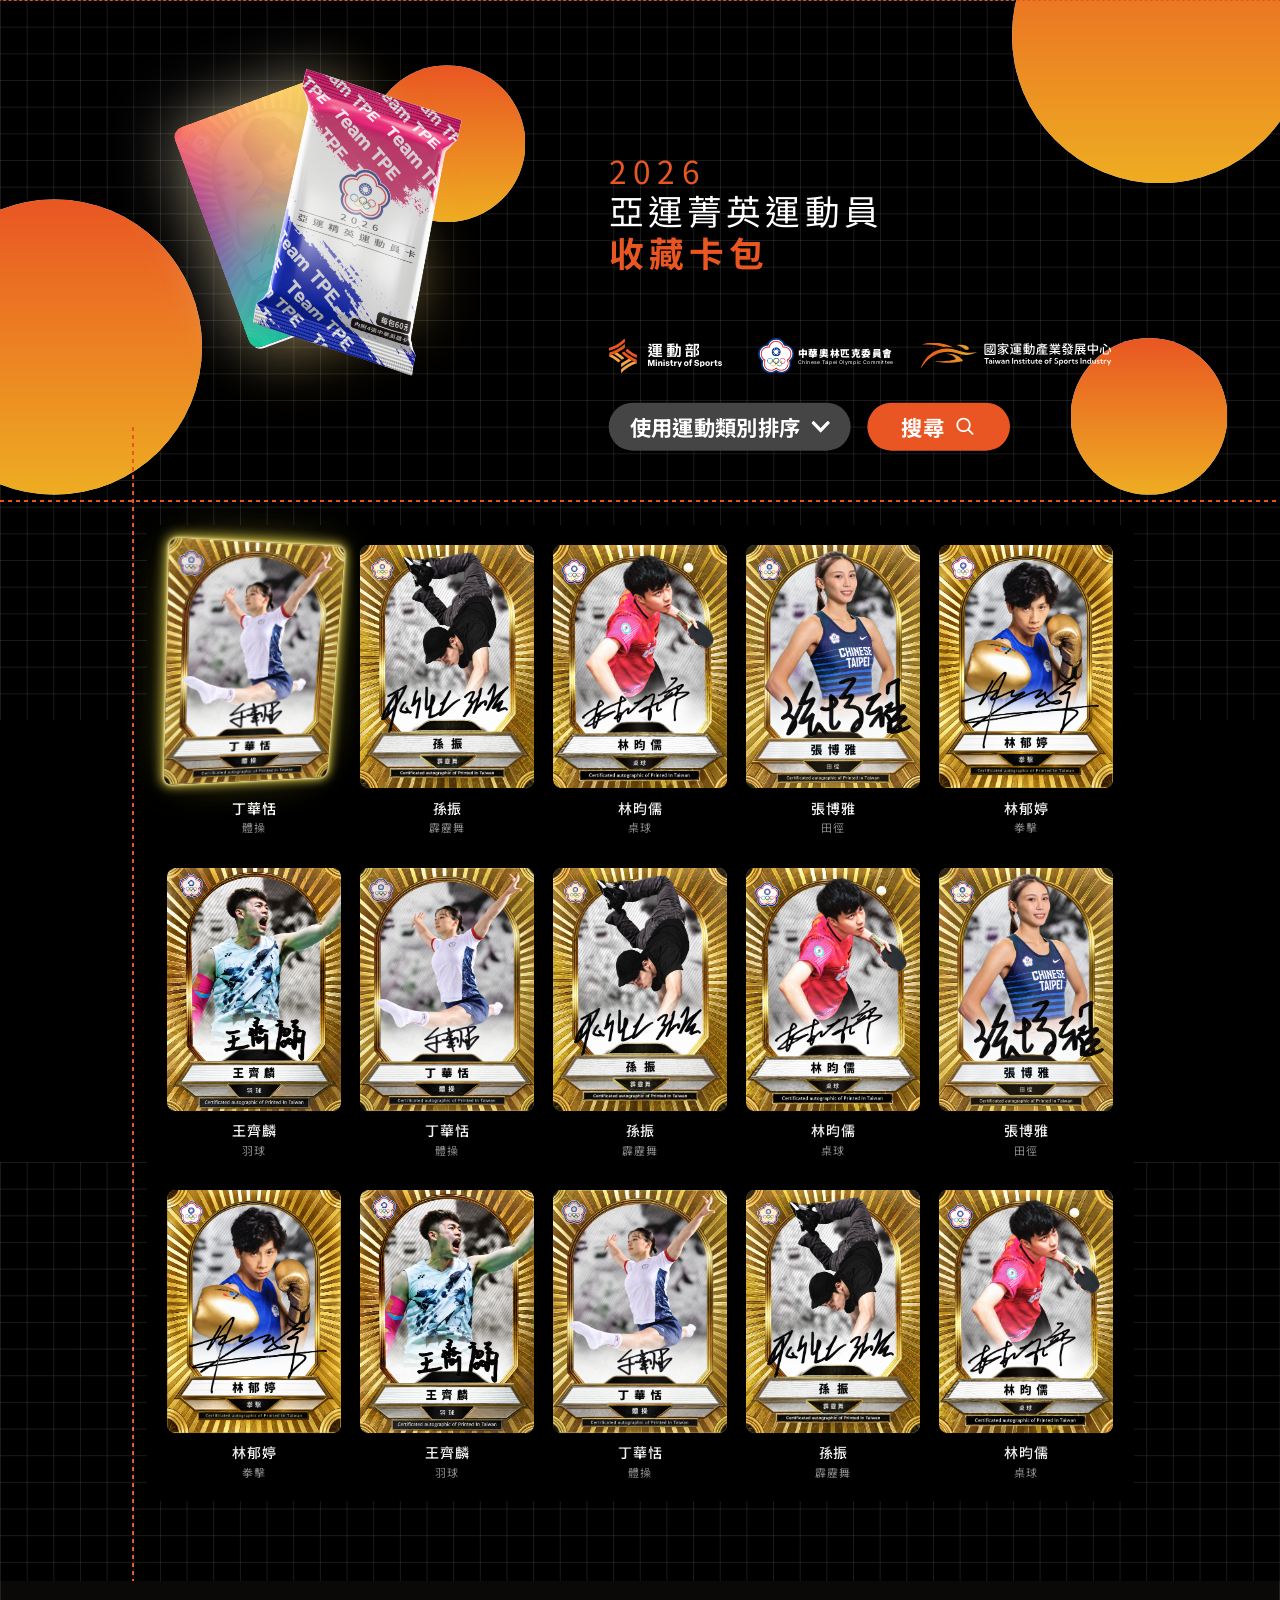
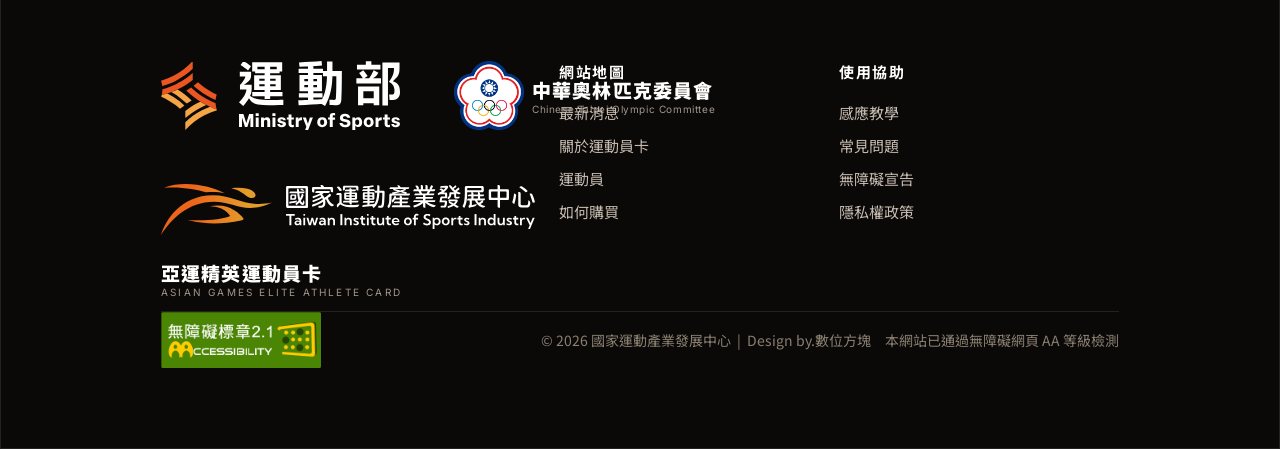
==== index.html @ 7bdb33f8 "create: 網頁上傳" ====
<!DOCTYPE html>
<html lang="zh-Hant">
<head>
    <meta charset="utf-8" />
    <meta name="viewport" content="width=device-width, initial-scale=1" />
    <title>亞運菁英運動員卡片展示</title>

    <!-- 卡片特效：B1（poke-holo 原版）完整 CSS，全部保留載入，順序同原版 -->
    <link rel="stylesheet" href="css/cards/base.css" />
    <link rel="stylesheet" href="css/cards.css" />
    <link rel="stylesheet" href="css/cards/basic.css" />
    <link rel="stylesheet" href="css/cards/reverse-holo.css" />
    <link rel="stylesheet" href="css/cards/regular-holo.css" />
    <link rel="stylesheet" href="css/cards/cosmos-holo.css" />
    <link rel="stylesheet" href="css/cards/amazing-rare.css" />
    <link rel="stylesheet" href="css/cards/radiant-holo.css" />
    <link rel="stylesheet" href="css/cards/v-regular.css" />
    <link rel="stylesheet" href="css/cards/v-full-art.css" />
    <link rel="stylesheet" href="css/cards/v-max.css" />
    <link rel="stylesheet" href="css/cards/v-star.css" />
    <link rel="stylesheet" href="css/cards/trainer-full-art.css" />
    <link rel="stylesheet" href="css/cards/rainbow-holo.css" />
    <link rel="stylesheet" href="css/cards/rainbow-alt.css" />
    <link rel="stylesheet" href="css/cards/secret-rare.css" />
    <link rel="stylesheet" href="css/cards/trainer-gallery-holo.css" />
    <link rel="stylesheet" href="css/cards/trainer-gallery-v-regular.css" />
    <link rel="stylesheet" href="css/cards/trainer-gallery-v-max.css" />
    <link rel="stylesheet" href="css/cards/trainer-gallery-secret-rare.css" />
    <link rel="stylesheet" href="css/cards/shiny-rare.css" />
    <link rel="stylesheet" href="css/cards/shiny-v.css" />
    <link rel="stylesheet" href="css/cards/shiny-vmax.css" />
    <link rel="stylesheet" href="css/cards/swsh-pikachu.css" />

    <!-- 字型（連網時載入；離線時退回系統字型） -->
    <link rel="preconnect" href="https://fonts.googleapis.com" />
    <link rel="preconnect" href="https://fonts.gstatic.com" crossorigin />
    <link rel="stylesheet" href="https://fonts.googleapis.com/css2?family=Inter:wght@400&family=Noto+Sans+TC:wght@400;700;900&display=swap" />

    <!-- 本頁版面、轉場 -->
    <link rel="stylesheet" href="css/page.css" />
    <link rel="stylesheet" href="css/transition.css" />

    <!-- 換頁進場：由其他頁轉場過來時，先收合頁面等 JS 展開 -->
    <script>
        if (/[?&]pt=1(&|$)/.test(location.search)) document.documentElement.classList.add("pt-entering");
    </script>
</head>
<body>
    <div class="site" id="site">
    <div class="page">

        <!-- ================= 主視覺 ================= -->
        <header class="hero">
            <div class="hero__stage">
                <div class="hero__grid" aria-hidden="true"></div>
                <img class="hero__ellipse hero__ellipse--1" src="assets/ellipse-lg.svg" alt="" width="443" height="443" />
                <img class="hero__ellipse hero__ellipse--2" src="assets/ellipse-lg.svg" alt="" width="443" height="443" />
                <img class="hero__ellipse hero__ellipse--3" src="assets/ellipse-sm.svg" alt="" width="235" height="235" />
                <img class="hero__ellipse hero__ellipse--4" src="assets/ellipse-sm.svg" alt="" width="235" height="235" />
                <div class="hero__line-top" aria-hidden="true"></div>

                <div class="hero__deck" aria-hidden="true">
                    <div class="hero__card">
                        <img src="images/林郁婷.png" alt="" />
                        <img class="hero__card-mesh" src="assets/hero-card-mesh.png" alt="" />
                    </div>
                    <div class="hero__pack">
                        <div class="hero__pack-inner">
                            <img src="assets/card-pack.png" alt="" />
                        </div>
                    </div>
                </div>

                <div class="hero__content">
                    <h1 class="hero__title">
                        <span class="hero__title-year">2026</span>
                        <span class="hero__title-main">亞運菁英運動員</span>
                        <span class="hero__title-sub">收藏卡包</span>
                    </h1>

                    <div class="hero__logos">
                        <div class="logo-mos" role="img" aria-label="運動部 Ministry of Sports">
                            <img class="logo-mos__g9" src="assets/mos-g9.svg" alt="" />
                            <img class="logo-mos__g24" src="assets/mos-g24.svg" alt="" />
                            <img class="logo-mos__g27" src="assets/mos-g27.svg" alt="" />
                        </div>
                        <div class="logo-ctoc">
                            <img src="assets/ctoc-emblem.png" alt="" />
                            <div class="logo-ctoc__text">
                                <span class="logo-ctoc__zh">中華奧林匹克委員會</span>
                                <span class="logo-ctoc__en">Chinese Taipei Olympic Committee</span>
                            </div>
                        </div>
                        <img class="logo-tisi" src="assets/tisi-logo.svg" alt="國家運動產業發展中心 Taiwan Institute of Sports Industry" />
                    </div>

                    <div class="hero__actions">
                        <div class="sort">
                            <button class="pill-btn pill-btn--sort" id="sort-btn" type="button" aria-haspopup="listbox" aria-expanded="false" aria-controls="sort-list">
                                <span id="sort-label">使用運動類別排序</span>
                                <img class="pill-btn__chevron" src="assets/icon-chevron.svg" alt="" width="18" height="28" />
                            </button>
                            <ul class="sort__list" id="sort-list" role="listbox" aria-label="運動類別" hidden></ul>
                        </div>
                        <button class="pill-btn pill-btn--search" id="search-btn" type="button" aria-haspopup="dialog">
                            <span>搜尋</span>
                            <img src="assets/icon-search.svg" alt="" width="32" height="32" />
                        </button>
                    </div>
                </div>
            </div>
        </header>

        <!-- 頁面裝飾虛線：放在卡片區之前，放大的卡片才會蓋在虛線上 -->
        <div class="page__line page__line--h" aria-hidden="true"></div>
        <div class="page__line page__line--v" aria-hidden="true"></div>

        <!-- ================= 卡片區 ================= -->
        <section class="cards-section" aria-label="運動員卡片">
            <div class="cards-section__grid-bg" aria-hidden="true"></div>
            <div class="cards-panel">
                <main class="card-grid" id="card-grid"></main>
                <p class="cards-empty" id="cards-empty" hidden>查無符合的選手</p>
            </div>
        </section>

    </div>

    <!-- ================= 頁尾（展示用，項目不可點擊） ================= -->
    <footer class="footer">
        <div class="footer__top">
            <div class="footer__brand">
                <div class="footer__logos">
                    <div class="footer__logo-row">
                        <div class="logo-mos logo-mos--footer" role="img" aria-label="運動部 Ministry of Sports">
                            <img class="logo-mos__g9" src="assets/footer-mos-g9.svg" alt="" />
                            <img class="logo-mos__g24" src="assets/footer-mos-g24.svg" alt="" />
                            <img class="logo-mos__g27" src="assets/footer-mos-g27.svg" alt="" />
                        </div>
                        <div class="logo-ctoc logo-ctoc--footer">
                            <img src="assets/ctoc-emblem.png" alt="" />
                            <div class="logo-ctoc__text">
                                <span class="logo-ctoc__zh">中華奧林匹克委員會</span>
                                <span class="logo-ctoc__en">Chinese Taipei Olympic Committee</span>
                            </div>
                        </div>
                    </div>
                    <img class="logo-tisi logo-tisi--footer" src="assets/footer-tisi-logo.svg" alt="國家運動產業發展中心 Taiwan Institute of Sports Industry" />
                </div>
                <div class="footer__site">
                    <span class="footer__site-zh">亞運精英運動員卡</span>
                    <span class="footer__site-en">ASIAN GAMES ELITE ATHLETE CARD</span>
                </div>
            </div>
            <nav class="footer__col" aria-label="網站地圖">
                <h2 class="footer__heading">網站地圖</h2>
                <ul class="footer__links">
                    <li>最新消息</li>
                    <li>關於運動員卡</li>
                    <li>運動員</li>
                    <li>如何購買</li>
                </ul>
            </nav>
            <nav class="footer__col" aria-label="使用協助">
                <h2 class="footer__heading">使用協助</h2>
                <ul class="footer__links">
                    <li>感應教學</li>
                    <li>常見問題</li>
                    <li>無障礙宣告</li>
                    <li>隱私權政策</li>
                </ul>
            </nav>
        </div>
        <div class="footer__bottom">
            <img class="footer__badge" src="assets/accessibility-aa.png" alt="無障礙標章 2.1 AA" width="160" height="56" />
            <p class="footer__copy">© 2026 國家運動產業發展中心&nbsp;&nbsp;|&nbsp; Design by.數位方塊　本網站已通過無障礙網頁 AA 等級檢測</p>
        </div>
    </footer>
    </div>

    <!-- 卡片放大時顯示：前往運動員專屬頁面 -->
    <button class="view-profile" id="view-profile" type="button" hidden>
        <span>查看資料</span>
        <img src="assets/icon-chevron.svg" alt="" width="18" height="28" />
    </button>

    <!-- ================= 搜尋彈窗 ================= -->
    <div class="search-modal" id="search-modal" role="dialog" aria-modal="true" aria-labelledby="search-title" hidden>
        <div class="search-modal__inner">
        <div class="search-modal__panel">
            <div class="search-modal__line search-modal__line--top" aria-hidden="true"></div>
            <div class="search-modal__line search-modal__line--header" aria-hidden="true"></div>
            <div class="search-modal__line search-modal__line--left" aria-hidden="true"></div>
            <button class="search-modal__close" id="search-close" type="button" aria-label="關閉搜尋">
                <span></span><span></span>
            </button>
            <div class="search-modal__header">
                <h2 id="search-title">搜尋</h2>
            </div>
            <form class="search-field" id="search-form" role="search">
                <input id="search-input" type="search" placeholder="使用選手名稱搜尋" aria-label="使用選手名稱搜尋" autocomplete="off" />
                <button type="submit" aria-label="搜尋">
                    <img src="assets/icon-search-sm.svg" alt="" width="24" height="24" />
                </button>
            </form>
            <h3 class="search-modal__subtitle">運動類別</h3>
            <div class="sport-chips" id="sport-chips"></div>
        </div>
        </div>
    </div>

    <!-- 一般 script（非 module），雙擊以 file:// 開啟也能執行 -->
    <script src="js/cards.js"></script>
    <script src="js/transition.js"></script>
    <script src="js/page.js"></script>
</body>
</html>
---- css/cards/base.css ----
/*

  BASE STYLES / VARIABLES
*/







/*

  SHINE LAYERS

*/


:root {
  
  --card-aspect: 0.718;
  --card-radius: 4.55% / 3.5%;
  --card-edge: hsl(47, 100%, 78%);
  --card-back: hsl(205, 100%, 25%);
  --card-glow: hsl(175, 100%, 90%);

  --sunpillar-1: hsl(2, 100%, 73%);
  --sunpillar-2: hsl(53, 100%, 69%);
  --sunpillar-3: hsl(93, 100%, 69%);
  --sunpillar-4: hsl(176, 100%, 76%);
  --sunpillar-5: hsl(228, 100%, 74%);
  --sunpillar-6: hsl(283, 100%, 73%);

  --sunpillar-clr-1: var(--sunpillar-1);
  --sunpillar-clr-2: var(--sunpillar-2);
  --sunpillar-clr-3: var(--sunpillar-3);
  --sunpillar-clr-4: var(--sunpillar-4);
  --sunpillar-clr-5: var(--sunpillar-5);
  --sunpillar-clr-6: var(--sunpillar-6);

}

.card {

  /* place the card on a new transform layer and
  make sure it has hardward acceleration... we gun'need that! */
  -webkit-transform: translate3d(0px, 0px, 0.01px);
  transform: translate3d(0px, 0px, 0.01px);
  pointer-events: none;
  
  /* make sure the card is above others if it's scaled up */
  z-index: calc(var(--card-scale) * 2);
  
  /* every little helps! */
  will-change: transform, visibility, z-index;

  /* this prevents major problems in firefox, but also causes a bit of
  clipping as the card animates to/from active state. worth it. */
  -webkit-transform-style: preserve-3d;
  transform-style: preserve-3d;
}

.card,
.card * {
  /* outline is a little trick to anti-alias */
  outline: 1px solid transparent;
}

.card:not( .interactive ) .card__translater,
.card:not( .interactive ) .card__rotator,
.card:not( .interactive ) .card__shine,
.card:not( .interactive ) .card__glare {

  /* if this card is not in a framework, we can add simply
    hover effects when it's not "interactive" */
  transition: all 0.3s ease;

}
.card:not( .interactive ):hover {
  
  --pointer-x: 25% !important;
  --pointer-y: 10% !important;
  --card-scale: 1.1 !important;
  --card-opacity: 1 !important;
  --translate-x: 0px !important;
  --translate-y: -10px !important;
  --rotate-x: 7deg !important;
  --rotate-y: -19deg !important;
  --background-x: 44% !important;
  --background-y: 36% !important;
  --pointer-from-center: .9 !important;
  --pointer-from-top: .11 !important;
  --pointer-from-left: .25 !important;
  
}

.card.water       { --card-glow: hsl(192, 97%,  60%); }
.card.fire        { --card-glow: hsl(9,   81%,  59%); }
.card.grass       { --card-glow: hsl(96,  81%,  65%); }
.card.lightning   { --card-glow: hsl(54,  87%,  63%); }
.card.psychic     { --card-glow: hsl(281, 62%,  58%); }
.card.fighting    { --card-glow: rgb(145, 90, 39); }
.card.darkness    { --card-glow: hsl(189, 77%,  27%); }
.card.metal       { --card-glow: hsl(184, 20%,  70%); }
.card.dragon      { --card-glow: hsl(51, 60%, 35%); }
.card.fairy       { --card-glow: hsl(323, 100%, 89%); }

.card,
.card__rotator {
  aspect-ratio: var(--card-aspect);
  border-radius: var(--card-radius);
}

.card.interacting {
  z-index: calc(var(--card-scale) * 120);
}


.card.active .card__translater,
.card.active .card__rotator {
  /* prevent pinch/double-tap zooms on card */
  touch-action: none;
}

.card__translater,
.card__rotator {
  display: grid;
  perspective: 600px;
  will-change: transform, box-shadow;
  transform-origin: center;
  -webkit-transform-origin: center;
  transform-style: preserve-3d;
}

.card__translater {
  width: auto;
  position: relative;

  --translate-z: calc(var(--card-scale) * 150px + 0.01px); /* add 150px to the z-axis to ensure the card is always in front of the others */
  -webkit-transform: translate3d(var(--translate-x), var(--translate-y), var(--translate-z)) scale(var(--card-scale));
  transform: translate3d(var(--translate-x), var(--translate-y), var(--translate-z)) scale(var(--card-scale));
}

.card__rotator {
  -webkit-transform: rotateY(var(--rotate-x)) rotateX(var(--rotate-y));
  -webkit-transform-style: preserve-3d;
  transform-style: preserve-3d;
  transform: rotateY(var(--rotate-x)) rotateX(var(--rotate-y));
  
  /* performance */
  pointer-events: auto;
  /* overflow: hidden; <-- this improves perf on mobile, but breaks backface visibility. */
  /* isolation: isolate; <-- this improves perf, but breaks backface visibility on Chrome. */
}

button.card__rotator {
  /* because the card is a button, there's some default
    browser styles which need to be subdued */
  border: none;
  background: transparent;
  padding: 0;
  -webkit-appearance: none;
  appearance: none;
}

.card__rotator,
.card.active .card__rotator:focus {
  transition: box-shadow 0.4s ease, opacity .33s ease-out;
  box-shadow: 
    0 0 3px -1px transparent, 
    0 0 2px 1px transparent, 
    0 0 5px 0px transparent,
    0px 10px 20px -5px black, 
    0 2px 15px -5px black,
    0 0 20px 0px transparent;
}

.card.active .card__rotator,
.card__rotator:focus {
  box-shadow: 
    0 0 3px -1px white, 
    0 0 3px 1px var(--card-edge), 
    0 0 12px 2px var(--card-glow), 
    0px 10px 20px -5px black, 
    0 0 40px -30px var(--card-glow), 
    0 0 50px -20px var(--card-glow)
}

.card__rotator * {
  width: 100%;
  display: grid;
  grid-area: 1/1;
  aspect-ratio: var(--card-aspect);
  border-radius: var(--card-radius);
  image-rendering: optimizeQuality;
  -webkit-transform-style: preserve-3d;
  transform-style: preserve-3d;
  pointer-events: none;
  overflow: hidden;
}

.card__rotator img {
  height: auto;
}
.card__rotator img:not(.card__back) {
  -webkit-transform: translate3d(0px, 0px, 0.01px);
  transform: translate3d(0px, 0px, 0.01px);
}

.card__back {
  background-color: var(--card-back);
  -webkit-transform: rotateY(180deg) translateZ(1px);
  transform: rotateY(180deg) translateZ(1px);
  backface-visibility: visible;
}

.card__front,
.card__front * {
  backface-visibility: hidden;
}

.card__front {
  opacity: 1;
  transition: opacity 0.33s ease-out;
  -webkit-transform: translate3d(0px, 0px, 0.01px);
  transform: translate3d(0px, 0px, 0.01px);
}

.loading .card__front {
  opacity: 0;
}

.loading .card__back {
  -webkit-transform: rotateY(0deg);
  transform: rotateY(0deg);
}


/**
  
Shine & Glare Effects

**/

.card__shine {

  display: grid;
  transform: translateZ(1px);
  overflow: hidden;
  z-index: 3;

  background: transparent;
  background-size: cover;
  background-position: center;

  filter: brightness(.85) contrast(2.75) saturate(.65);
  mix-blend-mode: color-dodge;

  opacity: var(--card-opacity);

}

.card__shine:before,
.card__shine:after {

  --sunpillar-clr-1: var(--sunpillar-5);
  --sunpillar-clr-2: var(--sunpillar-6);
  --sunpillar-clr-3: var(--sunpillar-1);
  --sunpillar-clr-4: var(--sunpillar-2);
  --sunpillar-clr-5: var(--sunpillar-3);
  --sunpillar-clr-6: var(--sunpillar-4);

  grid-area: 1/1;
  transform: translateZ(1px);
  border-radius: var(--card-radius);

}

.card__shine:after {

  --sunpillar-clr-1: var( --sunpillar-6 );
  --sunpillar-clr-2: var( --sunpillar-1 ); 
  --sunpillar-clr-3: var( --sunpillar-2 );
  --sunpillar-clr-4: var( --sunpillar-3 );
  --sunpillar-clr-5: var( --sunpillar-4 );
  --sunpillar-clr-6: var( --sunpillar-5 );

  transform: translateZ(1.2px);
  
}

.card__glare {

  /* make sure the glare doesn't clip */
  transform: translateZ(1.41px);
  overflow: hidden;

  background-image: radial-gradient(
    farthest-corner circle at var(--pointer-x) var(--pointer-y),
    hsla(0, 0%, 100%, 0.8) 10%,
    hsla(0, 0%, 100%, 0.65) 20%,
    hsla(0, 0%, 0%, 0.5) 90%
  );

  opacity: var(--card-opacity);
  mix-blend-mode: overlay;
  
}






/**

  Masking Effects

**/

.card.masked .card__shine,
.card.masked .card__shine:before,
.card.masked .card__shine:after {

  /** masking image for cards which are masked **/
  -webkit-mask-image: var(--mask);
  mask-image: var(--mask);
	-webkit-mask-size: cover;
  mask-size: cover;
  -webkit-mask-position: center center;
  mask-position: center center;

}

.card[data-rarity="rare holo"] .card__glare:after,
.card[data-rarity="rare holo cosmos"] .card__glare:after,
.card[data-rarity$="reverse holo"] .card__glare:after {
  clip-path: var(--clip);
}

.card[data-rarity="rare holo"][data-subtypes^="stage"] .card__glare:after,
.card[data-rarity="rare holo cosmos"][data-subtypes^="stage"] .card__glare:after,
.card[data-rarity$="reverse holo"][data-subtypes^="stage"] .card__glare:after {
  clip-path: var(--clip-stage);
}

.card[data-rarity="rare holo"][data-supertype="trainer"] .card__glare:after,
.card[data-rarity="rare holo cosmos"][data-supertype="trainer"] .card__glare:after,
.card[data-rarity$="reverse holo"][data-supertype="trainer"] .card__glare:after {
  clip-path: var(--clip-trainer);
}
---- css/cards.css ----
.card {

  --grain: url("../img/grain.webp");
  --glitter: url("../img/glitter.png");
  --glittersize: 25%;

  --space: 5%;
  --angle: 133deg;
  --imgsize: cover;

  --red: #f80e35;
  --yellow: #eedf10;
  --green: #21e985;
  --blue: #0dbde9;
  --violet: #c929f1;

  --clip: inset( 9.85% 8% 52.85% 8% );
  --clip-invert: polygon(0% 0%, 100% 0%, 100% 100%, 0% 100%, 0 47.15%, 91.5% 47.15%, 91.5% 9.85%, 8% 9.85%, 8% 47.15%, 0 50%);

  --clip-stage: polygon(91.5% 9.85%, 57% 9.85%, 54% 12%, 17% 12%, 16% 14%, 12% 16%, 8% 16%, 8% 47.15%, 92% 47.15%);
  --clip-stage-invert: polygon(0% 0%, 100% 0%, 100% 100%, 0% 100%, 0 47.15%, 91.5% 47.15%, 91.5% 9.85%, 57% 9.85%, 54% 12%, 17% 12%, 16% 14%, 12% 16%, 8% 16%, 8% 47.15%, 0 50%);

  --clip-trainer: inset(14.5% 8.5% 48.2% 8.5%);
  --clip-borders: inset(2.8% 4% round 2.55% / 1.5%);

}

.card__shine,
.card__glare {
  
  will-change: transform, opacity, background-image, background-size,
    background-position, background-blend-mode, filter;
 
}
---- css/cards/basic.css ----
/*

  BASIC CARDS

*/



/*

  GLARE LAYERS

*/
---- css/cards/reverse-holo.css ----
/*

  REVERSE HOLO

*/







/*

  SHINE LAYERS

*/
.card {
  --foil-brightness: 0.55;
}

.card[data-rarity$="reverse holo"] .card__shine {
  
  background-image: 
    radial-gradient( 
      circle at var(--pointer-x) var(--pointer-y),
      #fff 5%, 
      #000 50%, 
      #fff 80% 
    ), 
    linear-gradient( 
      -45deg, 
      #000 15%, 
      #fff, 
      #000 85% 
    ), 
    var(--foil);

  background-blend-mode: soft-light, difference;
  background-size: 120% 120%, 200% 200%, cover;
  background-position: center center, calc( (100% * var(--pointer-from-left))) calc( (100% * var(--pointer-from-top))) , center center;
  
  filter: brightness(var(--foil-brightness)) contrast(1.5) saturate(1);
  mix-blend-mode: color-dodge;

  opacity: calc( (1.5 * var(--card-opacity)) - var(--pointer-from-center));
  
}

.card.lightning   { --foil-brightness: 0.7; }
.card.darkness    { --foil-brightness: 0.8; }
.card.metal       { --foil-brightness: 0.6; }









/*

  GLARE LAYERS

*/
	
.card[data-rarity$="reverse holo"] .card__glare {

  opacity: var(--card-opacity);
  
  background-image: 
    radial-gradient(
      farthest-corner circle at var(--pointer-x) var(--pointer-y),
      hsla(0, 0%, 100%, 0.8) 10%,
      hsla(0, 0%, 100%, 0.5) 20%,
      hsla(0, 0%, 0%, 0.75) 90%
    );

  filter: brightness(.7) contrast(1.5);

}

.card[data-rarity$="reverse holo"] .card__glare:after {

  content: "";
  opacity: var(--card-opacity);
  
  background-image: 
    radial-gradient( 
      farthest-corner circle at var(--pointer-x) var(--pointer-y), 
      hsl(0, 0%, 100%) 10%, 
      hsla(0, 0%, 100%, 0.5) 20%, 
      hsla(0, 0%, 0%, 0.5) 120% 
    );

  filter: brightness(1) contrast(1.5);

}










/*

  NO MASK

*/

.card:not(.masked)[data-rarity$="reverse holo"] .card__shine {
  --foil: none;
  clip-path: var(--clip-invert);
}

.card:not(.masked)[data-rarity$="reverse holo"][data-subtypes^="stage"] .card__glare:after {
  clip-path: var(--clip-stage-invert);
}

.card:not(.masked)[data-rarity$="reverse holo"][data-supertype="trainer"] .card__glare:after {
  clip-path: var(--clip-trainer-invert);
}
---- css/cards/regular-holo.css ----
/*

  REGULAR HOLO

*/

.card[data-rarity="rare holo"][data-subtypes^="stage"] .card__shine,
.card[data-rarity="rare holo"][data-subtypes^="stage"] .card__glare:after {
  clip-path: var(--clip-stage);
}
.card[data-rarity="rare holo"][data-subtypes^="supporter"] .card__shine,
.card[data-rarity="rare holo"][data-subtypes^="supporter"] .card__glare:after,
.card[data-rarity="rare holo"][data-subtypes^="item"] .card__shine,
.card[data-rarity="rare holo"][data-subtypes^="item"] .card__glare:after {
  clip-path: var(--clip-trainer);
}






/*

  SHINE LAYERS

*/

.card[data-rarity="rare holo"] .card__shine {

  --scanlines-space: 1px;
  --scanlines-light: #666;
  --scanlines-dark: black;

  --bars: 3%;
  --bar-color: hsla(0, 0%, 70%, 1);
  --bar-bg: hsla(0, 0%, 0%, 1);

  clip-path: var(--clip);

  background-image: 
    repeating-linear-gradient( 110deg, 
      var(--violet), var(--blue), var(--green), var(--yellow), var(--red), 
      var(--violet), var(--blue), var(--green), var(--yellow), var(--red),
      var(--violet), var(--blue), var(--green), var(--yellow), var(--red)
    ),
    repeating-linear-gradient( 90deg, 
      var(--scanlines-dark) calc(var(--scanlines-space) * 0), var(--scanlines-dark) calc(var(--scanlines-space) * 2),
      var(--scanlines-light) calc(var(--scanlines-space) * 2), var(--scanlines-light) calc(var(--scanlines-space) * 4)
    );

  background-position: 
    calc(((50% - var(--background-x)) * 2.6) + 50%) calc(((50% - var(--background-y)) * 3.5) + 50%),
    center center;

  background-size: 
    400% 400%, 
    cover;

  background-blend-mode: overlay;
  filter: brightness(1.1) contrast(1.1) saturate(1.2);
  mix-blend-mode: color-dodge;

}

.card[data-rarity="rare holo"] .card__shine:before {
  
  content: "";

  background-image:
    repeating-linear-gradient( 90deg, 
      var(--bar-bg) calc(var(--bars)*2), 
      var(--bar-color) calc(var(--bars)*3), 
      var(--bar-bg) calc(var(--bars)*3.5), 
      var(--bar-color) calc(var(--bars)*4), 
      var(--bar-bg) calc(var(--bars)*5), 
      var(--bar-bg) calc(var(--bars)*14)
    ),
    repeating-linear-gradient( 90deg, 
      var(--bar-bg) calc(var(--bars)*2), 
      var(--bar-color) calc(var(--bars)*3), 
      var(--bar-bg) calc(var(--bars)*3.5), 
      var(--bar-color) calc(var(--bars)*4), 
      var(--bar-bg) calc(var(--bars)*5), 
      var(--bar-bg) calc(var(--bars)*10)
    );

  background-position: 
    calc((((50% - var(--background-x)) * 1.65) + 50% ) + (var(--background-y) * 0.5)) var(--background-x), 
    calc((((50% - var(--background-x)) * -0.9) + 50%) - (var(--background-y) * 0.75) ) var(--background-y);

  background-size: 
    200% 200%,
    200% 200%;

  background-blend-mode: screen;
  filter: brightness( 1.15 ) contrast( 1.1 );
  mix-blend-mode: hard-light;

}

.card[data-rarity="rare holo"] .card__shine:after {

  content: "";
    
  background-image: 
    radial-gradient( 
      farthest-corner circle 
        at var(--pointer-x) var(--pointer-y), 
        hsla(0, 0%, 90%, 0.8) 0%, 
        hsla(0, 0%, 78%, 0.1) 25%, 
        hsl(0, 0%, 0%) 90% 
    );
    
  background-position: 
    center center;

  background-size:
    cover;

  mix-blend-mode: luminosity; 
  filter: brightness(0.6) contrast(4);

}

@media screen and (max-width: 900px) {
  .card[data-rarity="rare holo"] .card__shine {
    --scanlines-space: .5px;
  }
}






/*

  GLARE LAYERS

*/

.card[data-rarity="rare holo"] .card__glare {

  opacity: calc( var(--card-opacity) * .8 );
  filter: brightness(0.8) contrast(1.5);
  mix-blend-mode: overlay;

}

.card[data-rarity="rare holo"] .card__glare:after {

  content: "";

  background-image: 
    radial-gradient( 
      farthest-corner circle at var(--pointer-x) var(--pointer-y), 
      hsl(180, 100%, 95%) 5%, 
      hsla(0, 0%, 39%, 0.25) 55%, 
      hsla(0, 0%, 0%, 0.36) 110% 
    );

  mix-blend-mode: overlay;
  filter: brightness(.6) contrast(3);

}










/*

  NO MASK

*/
---- css/cards/cosmos-holo.css ----
/*

  COSMOS HOLO

*/

.card[data-rarity="rare holo cosmos"][data-subtypes^="stage"] .card__shine,
.card[data-rarity="rare holo cosmos"][data-subtypes^="stage"] .card__glare:after {
  clip-path: var(--clip-stage);
}
.card[data-rarity="rare holo cosmos"][data-subtypes^="supporter"] .card__shine,
.card[data-rarity="rare holo cosmos"][data-subtypes^="supporter"] .card__glare:after {
  clip-path: var(--clip-trainer);
}






/*

  SHINE LAYERS

*/

.card[data-rarity="rare holo cosmos"] .card__shine {

  --space: 4%;

  clip-path: var(--clip);

  background-image: 
    url("../../img/cosmos-bottom.png"), 
    repeating-linear-gradient(
      82deg, 
      hsl(53, 65%, 60%) calc(var(--space)*1), 
      hsl(93, 56%, 50%) calc(var(--space)*2), 
      hsl(176, 54%, 49%) calc(var(--space)*3), 
      hsl(228, 59%, 55%) calc(var(--space)*4), 
      hsl(283, 60%, 55%) calc(var(--space)*5), 
      hsl(326, 59%, 51%) calc(var(--space)*6), 
      hsl(326, 59%, 51%) calc(var(--space)*7), 
      hsl(283, 60%, 55%) calc(var(--space)*8), 
      hsl(228, 59%, 55%) calc(var(--space)*9), 
      hsl(176, 54%, 49%) calc(var(--space)*10), 
      hsl(93, 56%, 50%) calc(var(--space)*11), 
      hsl(53, 65%, 60%) calc(var(--space)*12) 
    ), 
    radial-gradient( 
      farthest-corner circle 
      at var(--pointer-x) var(--pointer-y), 
      hsla(180, 100%, 89%, 0.5) 5%, 
      hsla(180, 14%, 57%, 0.3) 40%, 
      hsl(0, 0%, 0%) 130% 
  );

  background-blend-mode: 
    color-burn, 
    multiply;

  background-position: 
    var(--cosmosbg, center center),
    calc( 10% + ( var(--pointer-from-left) * 80% ) ) calc( 10% + ( var(--pointer-from-top) * 80% ) ), 
    center center;

  background-size: cover, 400% 900%, cover;

  filter: brightness(1) contrast(1) saturate(.8);
  mix-blend-mode: color-dodge;

}



.card[data-rarity="rare holo cosmos"] .card__shine:before {

  content: "";
  z-index: 2;

  background-image: 
    url("../../img/cosmos-middle-trans.png"), 
    repeating-linear-gradient(
      82deg, 
      hsl(53, 65%, 60%) calc(var(--space)*1), 
      hsl(93, 56%, 50%) calc(var(--space)*2), 
      hsl(176, 54%, 49%) calc(var(--space)*3), 
      hsl(228, 59%, 55%) calc(var(--space)*4), 
      hsl(283, 60%, 55%) calc(var(--space)*5), 
      hsl(326, 59%, 51%) calc(var(--space)*6), 
      hsl(326, 59%, 51%) calc(var(--space)*7), 
      hsl(283, 60%, 55%) calc(var(--space)*8), 
      hsl(228, 59%, 55%) calc(var(--space)*9), 
      hsl(176, 54%, 49%) calc(var(--space)*10), 
      hsl(93, 56%, 50%) calc(var(--space)*11), 
      hsl(53, 65%, 60%) calc(var(--space)*12) 
    );

  background-blend-mode: 
    lighten, 
    multiply;

  background-position: 
    var(--cosmosbg, center center), 
    calc( 15% + ( var(--pointer-from-left) * 70% ) ) calc( 15% + ( var(--pointer-from-top) * 70% ) ), 
    center center;

  background-size: cover, 400% 900%, cover;

  filter: brightness(1.25) contrast(1.75) saturate(.8);
  mix-blend-mode: overlay;

}


.card[data-rarity="rare holo cosmos"] .card__shine:after {
  
  content: "";
  z-index: 3;

  background-image: 
    url("../../img/cosmos-top-trans.png"), 
    repeating-linear-gradient(
      82deg, 
      hsl(53, 65%, 60%) calc(var(--space)*1), 
      hsl(93, 56%, 50%) calc(var(--space)*2), 
      hsl(176, 54%, 49%) calc(var(--space)*3), 
      hsl(228, 59%, 55%) calc(var(--space)*4), 
      hsl(283, 60%, 55%) calc(var(--space)*5), 
      hsl(326, 59%, 51%) calc(var(--space)*6), 
      hsl(326, 59%, 51%) calc(var(--space)*7), 
      hsl(283, 60%, 55%) calc(var(--space)*8), 
      hsl(228, 59%, 55%) calc(var(--space)*9), 
      hsl(176, 54%, 49%) calc(var(--space)*10), 
      hsl(93, 56%, 50%) calc(var(--space)*11), 
      hsl(53, 65%, 60%) calc(var(--space)*12) 
    );

  background-blend-mode: 
    multiply, 
    multiply;

  background-position: 
    var(--cosmosbg, center center), 
    calc( 20% + ( var(--pointer-from-left) * 60% ) ) calc( 20% + ( var(--pointer-from-top) * 60% ) ), 
    center center;

  background-size: cover, 400% 900%, cover;

  filter: brightness(1.25) contrast(1.75) saturate(.8);
  mix-blend-mode: multiply;

}





/*

  GLARE LAYERS

*/

.card[data-rarity="rare holo cosmos"] .card__glare {
  
  background-image: 
    radial-gradient( 
      farthest-corner circle at var(--pointer-x) var(--pointer-y), 
      hsla(204, 100%, 95%, 0.8) 5%, 
      hsla(250, 15%, 20%, 1) 150% 
    );
  filter: brightness(.75) contrast(2) saturate(2);
  mix-blend-mode: overlay;
  opacity: calc( var(--card-opacity) * ( 0.25 + var(--pointer-from-center) ) );
    
}

.card[data-rarity="rare holo cosmos"] .card__glare:after {

  content: "";

  background-image: 
    radial-gradient( farthest-corner circle at 
      var(--pointer-x) var(--pointer-y), 
      hsl(280, 100%, 96%) 5%, 
      hsl(0, 0%, 10%) 60%
    );

  filter: brightness(.75) contrast(2.5) saturate(2);
  mix-blend-mode: soft-light;
  opacity: calc( 1 - var(--pointer-from-top) * .75 );

}
---- css/cards/amazing-rare.css ----
/*

  AMAZING RARE

*/






/*

  SHINE LAYERS

*/

.card[data-rarity="amazing rare"] .card__shine {

  background-image:
    var(--glitter),
    var(--glitter), 
    radial-gradient( 
      farthest-corner circle at var(--pointer-x) var(--pointer-y), 
      hsla(150, 20%, 10%, 1) 10%, 
      hsla(177, 22%, 80%, 0.1) 50%, 
      hsla(0, 0%, 95%, .98) 90% 
    );

  background-size: var(--glittersize) var(--glittersize), var(--glittersize) var(--glittersize), cover;
  background-position: 40% 45%, 55% 55%, center center;
  background-blend-mode: soft-light, color-burn;
  filter: brightness(1) contrast(1) saturate(.9);

}

.card[data-rarity="amazing rare"] .card__shine:before {
  
  content: "";
  -webkit-mask-image: none !important;
  mask-image: none !important;

  background-image:
    var(--foil),
    radial-gradient( 
      farthest-corner circle at var(--pointer-x) var(--pointer-y), 
      hsla(50, 20%, 90%, 0.95) 10%, 
      rgba(181, 139, 164, 0.5) 50%, 
      hsl(0, 0%, 0%) 60% 
    );

  background-size: cover, cover;
  background-position: center center, center center;
  background-blend-mode: color-burn;

  mix-blend-mode: lighten;
  filter: brightness(1) contrast(1) saturate(1);
  opacity: 0.5;

}

.card[data-rarity="amazing rare"] .card__shine:after {

  content: "";
  -webkit-mask-image: none !important;
  mask-image: none !important;

  background-image: 
    repeating-linear-gradient( 
      calc( var(--angle) ), 
      var(--sunpillar-clr-1) calc(var(--space)*1), 
      var(--sunpillar-clr-2) calc(var(--space)*2), 
      var(--sunpillar-clr-3) calc(var(--space)*3), 
      var(--sunpillar-clr-4) calc(var(--space)*4), 
      var(--sunpillar-clr-5) calc(var(--space)*5), 
      var(--sunpillar-clr-6) calc(var(--space)*6),
      var(--sunpillar-clr-1) calc(var(--space)*7)
    );

  background-size: 400% 800%;
  background-position: calc( 50% + (50% - (var(--background-x))) * 3 ) calc( 50% + (50% - (var(--background-y))) * 3 );
  filter: brightness(calc( 0.75 - ( var(--pointer-from-center) * 0.5 ))) contrast(1) saturate(1);
  mix-blend-mode: saturation;

}






/*

  GLARE LAYERS

*/

.card.masked[data-rarity="amazing rare"] .card__glare {
	
	background-image: 
		radial-gradient( 
			farthest-corner circle at 
			var(--pointer-x) var(--pointer-y), 
			hsla(50, 20%, 90%, 0.45) 0%, 
			hsla(150, 20%, 30%, 0.45) 45%, 
			hsla(0, 0%, 0%, .9) 120% 
		);

	filter: brightness(.9) contrast(2);

}

.card.masked[data-rarity="amazing rare"] .card__glare:after {
	
  content: "";
  -webkit-mask-image: var(--mask);
  mask-image: var(--mask);
	-webkit-mask-size: cover;
  mask-size: cover;

	background-image: 
		radial-gradient( 
			farthest-corner circle at 
			var(--pointer-x) var(--pointer-y), 
			hsla(50, 20%, 90%, 0.75) 0%, 
			hsla(150, 20%, 30%, 0.65) 45%, 
			hsla(0, 0%, 0%, 1) 90% 
		);

  filter: brightness(1) contrast(1.5);
  mix-blend-mode: overlay;
	opacity: 1;

}










/*

  NO MASK

*/

.card:not(.masked)[data-rarity="amazing rare"] .card__shine {
  clip-path: var(--clip);
}

.card:not(.masked)[data-rarity="amazing rare"] .card__glare {
  background-image: 
    radial-gradient( 
      farthest-corner circle at var(--pointer-x) var(--pointer-y), 
      hsla(0, 0%, 100%, 1) 10%, 
      hsla(0, 0%, 100%, 0.85) 20%, 
      hsla(0, 0%, 0%, 0.35) 90% 
    );
  mix-blend-mode: multiply;
}
---- css/cards/radiant-holo.css ----
/*

  RADIANT HOLO

*/

.card[data-rarity="radiant rare"] .card__shine {
  clip-path: var(--clip-borders);
}

.card[data-rarity="radiant rare"] .card__shine:after {
  clip-path: var(--clip);
}





/*

  SHINE LAYERS

*/

.card[data-rarity="radiant rare"] .card__shine {

  --barwidth: 1.2%;
  --space: 200px;
  --hue: 50;
  --imgsize: cover;

  background-image: 
    radial-gradient( 
      farthest-corner ellipse 
      at calc( ((var(--pointer-x)) * 0.5) + 25% ) calc( ((var(--pointer-y)) * 0.5) + 25% ), 
      hsl(0, 0%, 95%) 20%, 
      var(--card-glow) 130% 
    ),
    repeating-linear-gradient( 
      45deg, 
      hsl(0,0%,10%) 0% ,  
      hsl(0,0%,10%) 1% , 
      hsl(0,0%,10%) var(--barwidth),
      hsl(0,0%,20%) calc( var(--barwidth) + 0.01% ) ,
      hsl(0,0%,20%) calc( var(--barwidth) * 2 ),
      hsl(0,0%,35%) calc( var(--barwidth) * 2 + 0.01% ) ,
      hsl(0,0%,35%) calc( var(--barwidth) * 3 ) ,
      hsl(0,0%,42.5%) calc( var(--barwidth) * 3 + 0.01% ) ,
      hsl(0,0%,42.5%) calc( var(--barwidth) * 4 ) ,
      hsl(0,0%,50%) calc( var(--barwidth) * 4 + 0.01% ) ,
      hsl(0,0%,50%) calc( var(--barwidth) * 5 ) ,
      hsl(0,0%,42.5%) calc( var(--barwidth) * 5 + 0.01% ) ,
      hsl(0,0%,42.5%) calc( var(--barwidth) * 6 ) ,
      hsl(0,0%,35%) calc( var(--barwidth) * 6 + 0.01% ) ,
      hsl(0,0%,35%) calc( var(--barwidth) * 7 ) ,
      hsl(0,0%,20%) calc( var(--barwidth) * 7 + 0.01% ) ,
      hsl(0,0%,20%) calc( var(--barwidth) * 8 )  ,
      hsl(0,0%,10%) calc( var(--barwidth) * 8 + 0.01% ) ,
      hsl(0,0%,10%) calc( var(--barwidth) * 9 )  ,
      hsl(0,0%,0%) calc( var(--barwidth) * 9 + 0.01% ) ,
      hsl(0,0%,0%) calc( var(--barwidth) * 10 ) 
    ),
    repeating-linear-gradient( 
      -45deg, 
      hsl(0,0%,10%) 0% ,  
      hsl(0,0%,10%) 1% , 
      hsl(0,0%,10%) var(--barwidth),
      hsl(0,0%,20%) calc( var(--barwidth) + 0.01% ) ,
      hsl(0,0%,20%) calc( var(--barwidth) * 2 ),
      hsl(0,0%,35%) calc( var(--barwidth) * 2 + 0.01% ) ,
      hsl(0,0%,35%) calc( var(--barwidth) * 3 ) ,
      hsl(0,0%,42.5%) calc( var(--barwidth) * 3 + 0.01% ) ,
      hsl(0,0%,42.5%) calc( var(--barwidth) * 4 ) ,
      hsl(0,0%,50%) calc( var(--barwidth) * 4 + 0.01% ) ,
      hsl(0,0%,50%) calc( var(--barwidth) * 5 ) ,
      hsl(0,0%,42.5%) calc( var(--barwidth) * 5 + 0.01% ) ,
      hsl(0,0%,42.5%) calc( var(--barwidth) * 6 ) ,
      hsl(0,0%,35%) calc( var(--barwidth) * 6 + 0.01% ) ,
      hsl(0,0%,35%) calc( var(--barwidth) * 7 ) ,
      hsl(0,0%,20%) calc( var(--barwidth) * 7 + 0.01% ) ,
      hsl(0,0%,20%) calc( var(--barwidth) * 8 )  ,
      hsl(0,0%,10%) calc( var(--barwidth) * 8 + 0.01% ) ,
      hsl(0,0%,10%) calc( var(--barwidth) * 9 )  ,
      hsl(0,0%,0%) calc( var(--barwidth) * 9 + 0.01% ) ,
      hsl(0,0%,0%) calc( var(--barwidth) * 10 ) 
    );

  background-size: cover, 210% 210%, 210% 210%;
  background-position: 
    center, 
    calc( ((var(--background-x) - 50%) * 1.5) + 50% ) calc( ((var(--background-y) - 50%) * 1.5) + 50% ), 
    calc( ((var(--background-x) - 50%) * 1.5) + 50% ) calc( ((var(--background-y) - 50%) * 1.5) + 50% );

  background-blend-mode: exclusion, darken, color-dodge;

  filter: brightness(.5) contrast(2) saturate(1.75);
  mix-blend-mode: color-dodge;

}

.card[data-rarity="radiant rare"] .card__shine:after {

  content: "";

  background-image: 
    var(--foil), 
    repeating-linear-gradient( 55deg, 
    hsl(3, 95%, 85%) calc(var(--space)*1), 
    hsl(207, 100%, 84%) calc(var(--space)*2), 
    hsl(29, 100%, 85%) calc(var(--space)*3), 
    hsl(160, 100%, 86%) calc(var(--space)*4), 
    hsl(309, 94%, 87%) calc(var(--space)*5), 
    hsl(188, 95%, 85%) calc(var(--space)*6), 
    hsl(3, 95%, 85%) calc(var(--space)*7) 
  );

  background-size: var(--imgsize), 400% 100%;
  background-position: center, calc( ((var(--background-x) - 50%) * -2.5) + 50% ) calc( ((var(--background-y) - 50%) * -2.5) + 50% );
  
  filter: brightness(.6) contrast(3) saturate(2);
  mix-blend-mode: color-dodge;

  background-blend-mode: hard-light;
  
}

.card[data-rarity="radiant rare"] .card__shine:before {
  
  content: "";
  z-index: 2;
  grid-area: 1/1;

  background-image: 
    var(--glitter), 
    radial-gradient( 
      farthest-corner ellipse at calc( ((var(--pointer-x)) * 0.5) + 25% ) calc( ((var(--pointer-y)) * 0.5) + 25% ), 
      hsla(0, 0%, 58%, 0.8) 10%, 
      hsla(0, 0%, 20%, 0.9) 20%, 
      hsla(0, 0%, 20%, 0.5) 50% 
    );

  background-position: center;
  background-size: 15% 15%, 350% 350%;
  background-blend-mode: color-dodge;

  mix-blend-mode: overlay;
  filter: brightness(.66) contrast(2) saturate(.5);

}







/*

  GLARE LAYERS

*/
		
.card[data-rarity="radiant rare"] .card__glare {
  
  background-image: 
    radial-gradient( 
      farthest-corner circle at var(--pointer-x) var(--pointer-y),
      hsla(0, 0%, 100%, 0.33) 0%, 
      hsl(0, 0%, 25%) 110% 
    );
  
  filter: brightness(1) contrast(1.5);
  mix-blend-mode: hard-light;

}










/*

  NO MASK

*/

.card:not(.masked)[data-rarity="radiant rare"] .card__shine,
.card:not(.masked)[data-rarity="radiant rare"] .card__shine:after {

  --mask: none;
  --foil: url("../../img/trainerbg.png"); 
  --imgsize: 25% auto;

}
  
.card:not(.masked)[data-rarity="radiant rare"] .card__shine:after {

  background-blend-mode: difference;
  
}
---- css/cards/v-regular.css ----
/*

  V REGULAR

*/







/*

  SHINE LAYERS

*/

.card[data-rarity="rare holo v"]:not(.masked) .card__shine,
.card[data-subtypes="v-union"]:not(.masked) .card__shine {

  filter: brightness(.7) contrast(2) saturate(.5);

}

.card[data-rarity="rare holo v"] .card__shine,
.card[data-rarity="rare holo v"] .card__shine:after,
.card[data-subtypes="v-union"] .card__shine,
.card[data-subtypes="v-union"] .card__shine:after {

  --space: 5%;
  --angle: 133deg;
  --imgsize: 500px;

  background-image:
    var(--grain),
    repeating-linear-gradient( 0deg, 
      var(--sunpillar-clr-1) calc(var(--space)*1), 
      var(--sunpillar-clr-2) calc(var(--space)*2), 
      var(--sunpillar-clr-3) calc(var(--space)*3), 
      var(--sunpillar-clr-4) calc(var(--space)*4), 
      var(--sunpillar-clr-5) calc(var(--space)*5), 
      var(--sunpillar-clr-6) calc(var(--space)*6), 
      var(--sunpillar-clr-1) calc(var(--space)*7)
    ),
    repeating-linear-gradient( 
      var(--angle), 
      #0e152e 0%, 
      hsl(180, 10%, 60%) 3.8%, 
      hsl(180, 29%, 66%) 4.5%, 
      hsl(180, 10%, 60%) 5.2%, 
      #0e152e 10% , 
      #0e152e 12% 
      ),
    radial-gradient(
      farthest-corner circle 
      at var(--pointer-x) var(--pointer-y),
      hsla(0, 0%, 0%, 0.1) 12%, 
      hsla(0, 0%, 0%, 0.15) 20%, 
      hsla(0, 0%, 0%, 0.25) 120%
    );

  background-blend-mode: screen, hue, hard-light;
  background-size: var(--imgsize) 100%, 200% 700%, 300% 100%, 200% 100%;
  background-position: center, 0% var(--background-y), var(--background-x) var(--background-y), var(--background-x) var(--background-y);
  
  filter: brightness(.8) contrast(2.95) saturate(.65);

}

.card[data-rarity="rare holo v"] .card__shine:after,
.card[data-subtypes="v-union"] .card__shine:after {

  content: "";

  background-position: center, 0% var(--background-y), calc( var(--background-x) * -1) calc( var(--background-y) * -1), var(--background-x) var(--background-y);
  background-size: var(--imgsize) 100%, 200% 400%, 195% 100%, 200% 100%;

  filter: brightness(1) contrast(2.5) saturate(1.75);
  mix-blend-mode: soft-light;

}












/*

  GLARE LAYERS

*/

.card[data-rarity="rare holo v"] .card__glare,
.card[data-subtypes="v-union"] .card__glare {

  background-image: 
    radial-gradient( 
      farthest-corner circle at var(--pointer-x) var(--pointer-y), 
        hsl(0, 0%, 100%) 0%, 
        hsla(210, 3%, 54%, 0.33) 45%, 
        hsla(0, 0%, 20%, 0.9) 130% 
      );

  opacity: calc(var(--card-opacity)*.5);
  
  mix-blend-mode: hard-light;
  filter: brightness(.9) contrast(1.75);

}
---- css/cards/v-full-art.css ----
/*

  V FULL ART (ULTRA RARE)

*/







/*

  SHINE LAYERS

*/

.card[data-rarity="rare ultra"][data-supertype="pokémon"] .card__shine,
.card[data-rarity="rare ultra"][data-supertype="pokémon"] .card__shine:after,
.card[data-rarity="rare ultra"][data-subtypes*="supporter"] .card__shine,
.card[data-rarity="rare ultra"][data-subtypes*="supporter"] .card__shine:after,
.card[data-rarity="rare holo v"][data-trainer-gallery="true"] .card__shine,
.card[data-rarity="rare holo v"][data-trainer-gallery="true"] .card__shine:after {

  --space: 5%;
  --angle: 133deg;
  --imgsize: cover;

  background-image:
    var(--foil),
    repeating-linear-gradient( 0deg, 
      var(--sunpillar-clr-1) calc(var(--space)*1), 
      var(--sunpillar-clr-2) calc(var(--space)*2), 
      var(--sunpillar-clr-3) calc(var(--space)*3), 
      var(--sunpillar-clr-4) calc(var(--space)*4), 
      var(--sunpillar-clr-5) calc(var(--space)*5), 
      var(--sunpillar-clr-6) calc(var(--space)*6), 
      var(--sunpillar-clr-1) calc(var(--space)*7)
    ),
    repeating-linear-gradient( 
      var(--angle), 
      #0e152e 0%, 
      hsl(180, 10%, 60%) 3.8%, 
      hsl(180, 29%, 66%) 4.5%, 
      hsl(180, 10%, 60%) 5.2%, 
      #0e152e 10% , 
      #0e152e 12% 
      ),
    radial-gradient(
      farthest-corner circle 
      at var(--pointer-x) var(--pointer-y),
      hsla(0, 0%, 0%, 0.1) 12%, 
      hsla(0, 0%, 0%, 0.15) 20%, 
      hsla(0, 0%, 0%, 0.25) 120%
    );

  background-position: 
    center center, 
    0% var(--background-y), 
    calc( var(--background-x) + (var(--background-y)*0.2) ) var(--background-y), 
    var(--background-x) var(--background-y);

  background-blend-mode: soft-light, hue, hard-light;
  background-size: var(--imgsize), 200% 700%, 300% 100%, 200% 100%;

  filter: brightness(calc((var(--pointer-from-center)*0.4) + .4)) contrast(1.4) saturate(2.25);

}

.card[data-supertype="pokémon"][data-rarity="rare ultra"] .card__shine:after,
.card[data-subtypes*="supporter"][data-rarity="rare ultra"] .card__shine:after,
.card[data-trainer-gallery="true"][data-rarity="rare holo v"] .card__shine:after {

  content: "";

  background-position: 
    center center, 
    0% var(--background-y), 
    calc( (var(--background-x) + (var(--background-y)*0.2)) * -1) calc( var(--background-y) * -1), 
    var(--background-x) var(--background-y);

  background-size: var(--imgsize), 200% 400%, 195% 100%, 200% 100%;

  filter: brightness(calc((var(--pointer-from-center)*.4) + .8)) contrast(1.5) saturate(1.25);
  mix-blend-mode: exclusion;

}


.card[data-supertype="pokémon"][data-rarity="rare ultra"] .card__shine:before,
.card[data-subtypes*="supporter"][data-rarity="rare ultra"] .card__shine:before {

  content: "";
  -webkit-mask-image: none;
  mask-image: none;
  
  background-image: 
    radial-gradient( farthest-corner circle at var(--pointer-x) var(--pointer-y), 
      hsl(0, 0%, 100%) 0%, 
      hsla(0, 0%, 0%, 0) 40% 
    );
  background-position: center;
  background-size: cover;
  mix-blend-mode: overlay;
  
  opacity: 0.75;
  z-index: 1;

}







/*

  GLARE LAYERS

*/

.card[data-supertype="pokémon"][data-rarity="rare ultra"] .card__glare,
.card[data-subtypes*="supporter"][data-rarity="rare ultra"] .card__glare {

  background-image: 
    radial-gradient( 
      farthest-corner circle at var(--pointer-x) var(--pointer-y), 
      hsl(0, 0%, 75%) 5%, 
      hsl(200, 5%, 35%) 60%, 
      hsl(320, 40%, 10%) 150% 
    );

  background-size: 120% 150%;
  background-position: center center;

  mix-blend-mode: hard-light;
  filter: brightness(1) contrast(1.2) saturate(1);
  
  opacity: calc(var(--card-opacity) * .75 );

}










/*

  NO MASK

*/


.card:not(.masked)[data-supertype="pokémon"][data-rarity="rare ultra"] .card__shine,
.card:not(.masked)[data-supertype="pokémon"][data-rarity="rare ultra"] .card__shine:after,
.card:not(.masked)[data-trainer-gallery="true"][data-rarity="rare holo v"] .card__shine,
.card:not(.masked)[data-trainer-gallery="true"][data-rarity="rare holo v"] .card__shine:after {

  --mask: none;
  --foil: url("../../img/illusion.png"); 
  --imgsize: 33%;

  -webkit-mask-image: var(--mask);
  mask-image: var(--mask);
	-webkit-mask-size: var(--imgsize);
  mask-size: var(--imgsize);

  background-blend-mode: exclusion, hue, hard-light;
  filter: brightness(calc((var(--pointer-from-center)*.3) + .35)) contrast(2) saturate(1.5);

}

.card:not(.masked)[data-supertype="pokémon"][data-rarity="rare ultra"] .card__shine:before,
.card:not(.masked)[data-trainer-gallery="true"][data-rarity="rare holo v"] .card__shine:before {
  content: none;
  display: none;
}

.card:not(.masked)[data-supertype="pokémon"][data-rarity="rare ultra"] .card__shine:after,
.card:not(.masked)[data-trainer-gallery="true"][data-rarity="rare holo v"] .card__shine:after {
  filter: brightness(calc((var(--pointer-from-center)*.5) + .8)) contrast(1.6) saturate(1.4);
}
---- css/cards/v-max.css ----
/*

  V MAX

*/






.card:not(.masked)[data-rarity="rare holo vmax"][data-supertype="pokémon"] .card__shine,
.card:not(.masked)[data-rarity="rare holo vmax"][data-supertype="pokémon"] .card__shine:after {

  --mask: none;
  --foil: url("../../img/vmaxbg.jpg"); 
  --imgsize: 60% 30%;

}

/*

  SHINE LAYERS

*/

.card[data-rarity="rare holo vmax"] .card__shine {

  --space: 6%;
  --angle: 133deg;
  --imgsize: cover;

  background-image:
    var(--foil),
    repeating-linear-gradient( -33deg, 
      hsl(2, 70%, 47%) calc(var(--space)*1),  
      hsl(228, 60%, 64%) calc(var(--space)*2), 
      hsl(176, 55%, 39%) calc(var(--space)*3), 
      hsl(123, 68%, 35%) calc(var(--space)*4), 
      hsl(283, 75%, 57%) calc(var(--space)*5), 
      hsl(2, 70%, 47%) calc(var(--space)*6)
    ),
    repeating-linear-gradient( 
      var(--angle), 
      hsla(227, 53%, 12%, 0.5) 0%, 
      hsl(180, 10%, 50%) 2.5%, 
      hsl(83, 50%, 35%) 5%, 
      hsl(180, 10%, 50%) 7.5%, 
      hsla(227, 53%, 12%, 0.5) 10% , 
      hsla(227, 53%, 12%, 0.5) 15% 
      ),
    radial-gradient(
      farthest-corner circle 
      at var(--pointer-x) var(--pointer-y),
      hsla(189, 76%, 77%, 0.6) 0%, 
      hsla(147, 59%, 77%, 0.6) 25%, 
      hsla(271, 55%, 69%, 0.6) 50%, 
      hsla(355, 56%, 72%, 0.6) 75%
    );

  background-blend-mode: difference, luminosity, soft-light;
  background-size: var(--imgsize), 1100% 1100%, 600% 600%, 200% 200%;
  background-position: 
    center, 
    var(--background-x) var(--background-y), 
    var(--background-x) var(--background-y), 
    var(--background-x) var(--background-y);

  filter: brightness(calc((var(--pointer-from-center) * .4) + .4)) contrast(2) saturate(1);

}


.card[data-rarity="rare holo vmax"] .card__shine:after {

  content: "";

  background-image: repeating-linear-gradient( 0deg, 
    var(--sunpillar-clr-1) calc(var(--space)*1), 
    var(--sunpillar-clr-2) calc(var(--space)*2), 
    var(--sunpillar-clr-3) calc(var(--space)*3), 
    var(--sunpillar-clr-4) calc(var(--space)*4), 
    var(--sunpillar-clr-5) calc(var(--space)*5), 
    var(--sunpillar-clr-6) calc(var(--space)*6), 
    var(--sunpillar-clr-1) calc(var(--space)*7)
  ),
  repeating-linear-gradient( 
    var(--angle), 
    #0e152e 0%, 
    hsl(180, 10%, 60%) 3.8%, 
    hsl(180, 29%, 66%) 4.5%, 
    hsl(180, 10%, 60%) 5.2%, 
    #0e152e 10% , 
    #0e152e 12% 
  );

  background-blend-mode: hue, hard-light;
  background-size: 200% 700%, 300% 100%, 200% 100%;
  background-position: 0% var(--background-y), var(--background-x) var(--background-y), var(--background-x) var(--background-y);

  mix-blend-mode: lighten;
  opacity: calc( (0.3 * var(--card-opacity)) + var(--card-opacity) * var(--pointer-from-center) * 0.5 );
  filter: saturate(1.5);

}










/*

  GLARE LAYERS

*/

.card[data-rarity="rare holo vmax"] .card__glare {

  mix-blend-mode: hard-light;
  filter: brightness(1) contrast(1);

  background-image: 
    radial-gradient( 
      farthest-corner circle at 
      var(--pointer-x) var(--pointer-y), 
      hsla(0, 0%, 100%, 0.75) 0%, 
      hsl(0, 0%, 0%) 120% 
    );

    opacity: calc( (0.2 * var(--card-opacity)) + var(--card-opacity) * var(--pointer-from-center) * 0.8 );

}










/*

  NO MASK

*/



.card:not(.masked) [data-rarity="rare holo vmax"] .card__shine {

  filter: brightness(calc((var(--pointer-from-center) * .4) + .4)) contrast(2) saturate(1);

}
---- css/cards/v-star.css ----
/*

  V STAR

*/


.card.masked[data-rarity="rare holo vstar"] .card__shine, 
.card.masked[data-rarity="rare holo vstar"] .card__shine::before, 
.card.masked[data-rarity="rare holo vstar"] .card__shine::after {

  -webkit-mask-image:  
    var(--mask), 
    radial-gradient(
      farthest-corner circle 
      at var(--pointer-x) var(--pointer-y),
      hsla(0, 0%, 100%, 0) 0%, 
      hsla(0, 0%, 100%, .5) 120%
    ); 

  mask-image: 
    var(--mask), 
    radial-gradient(
      farthest-corner circle 
      at var(--pointer-x) var(--pointer-y),
      hsla(0, 0%, 100%, 0) 0%, 
      hsla(0, 0%, 100%, .5) 120%
    );

}

/*

  SHINE LAYERS

*/

.card[data-rarity="rare holo vstar"] .card__shine,
.card[data-rarity="rare holo vstar"] .card__shine:after {

  --space: 5%;
  --angle: 133deg;
  --imgsize: cover;

  background-image:
    var(--foil),
    repeating-linear-gradient( 0deg, 
      var(--sunpillar-clr-1) calc(var(--space)*1), 
      var(--sunpillar-clr-2) calc(var(--space)*2), 
      var(--sunpillar-clr-3) calc(var(--space)*3), 
      var(--sunpillar-clr-4) calc(var(--space)*4), 
      var(--sunpillar-clr-5) calc(var(--space)*5), 
      var(--sunpillar-clr-6) calc(var(--space)*6), 
      var(--sunpillar-clr-1) calc(var(--space)*7)
    ),
    repeating-linear-gradient( 
      var(--angle), 
      #0e152e 0%, 
      hsl(180, 10%, 60%) 3.8%, 
      hsl(180, 29%, 66%) 4.5%, 
      hsl(180, 10%, 60%) 5.2%, 
      #0e152e 10% , 
      #0e152e 12% 
    ),
    radial-gradient(
      farthest-corner circle 
      at var(--pointer-x) var(--pointer-y),
      hsla(0, 0%, 0%, 0.1) 12%, 
      hsla(0, 0%, 0%, 0.15) 20%, 
      hsla(0, 0%, 0%, 0.25) 120%
    );

  background-blend-mode: soft-light, hue, hard-light;
  background-size: var(--imgsize), 200% 700%, 300% 100%, 200% 100%;
  background-position: center center, 0% var(--background-y), var(--background-x) var(--background-y), var(--background-x) var(--background-y);
  
  filter: brightness(calc((var(--pointer-from-center) * .75) + .25)) contrast(2) saturate(1.25);

}

.card[data-rarity="rare holo vstar"] .card__shine:after {

  content: "";

  background-size: var(--imgsize), 200% 400%, 195% 100%, 200% 100%;
  background-position: center center, 0% var(--background-y), calc( var(--background-x) * -1) calc( var(--background-y) * -1), var(--background-x) var(--background-y);

  filter: brightness(calc((var(--pointer-from-center) * .75) + .5)) contrast(1.5) saturate(1.5);
  mix-blend-mode: exclusion;

}

.card[data-rarity="rare holo vstar"] .card__shine::before {

  content: "";
  background-image: radial-gradient( farthest-corner circle at var(--pointer-x) var(--pointer-y), hsla(190, 7%, 80%, 0.75) 0%, hsla(260, 7%, 50%, 0.25) 45%, hsl(310, 7%, 50%) 120% );
  mix-blend-mode: hard-light;
  z-index: 2;
  opacity: 0.8;
  
}






/*

  GLARE LAYERS

*/


.card[data-rarity="rare holo vstar"] .card__glare {
  
  filter: brightness(.7) contrast(2);

  background-image: 
    radial-gradient( 
      farthest-corner circle at var(--pointer-x) var(--pointer-y), 
      hsl(195, 90%, 90%) 5%, 
      hsl(300, 3%, 60%) 60%, 
      hsl(350, 0%, 15%) 150% 
    );
  
  mix-blend-mode: hard-light;
  opacity: calc(var(--card-opacity)*(var(--pointer-from-center)*.75));

}










/*

  NO MASK

*/


.card:not(.masked)[data-rarity="rare holo vstar"] .card__shine,
.card:not(.masked)[data-rarity="rare holo vstar"] .card__shine:after {

  --mask: none;
  --foil: url("../../img/ancient.png"); 
  --imgsize: 18% 15%;

  background-blend-mode: exclusion, hue, hard-light;
  filter: brightness(calc((var(--pointer-from-center) * .25) + .35)) contrast(1.8) saturate(1.75);

}

.card:not(.masked)[data-rarity="rare holo vstar"] .card__shine:after {

  filter: brightness(calc((var(--pointer-from-center) * .75) + .5)) contrast(1.5) saturate(1.5);

}


.card:not(.masked)[data-rarity="rare holo vstar"] .card__glare {
  
  filter: brightness(.55) contrast(2);

}
---- css/cards/trainer-full-art.css ----
/*

  ULTRA RARE (FULL ART TRAINER)
  some styles inherited from v-full-art.css

*/





/*

  SHINE LAYERS

*/

.card[data-subtypes*="supporter"][data-rarity="rare ultra"] .card__shine {
  
  filter: brightness(calc((var(--pointer-from-center)*0.05) + .8)) contrast(1.75) saturate(1.2);

}

.card[data-subtypes*="supporter"][data-rarity="rare ultra"] .card__shine:after {

  filter: brightness(calc((var(--pointer-from-center)*.4) + .85)) contrast(2) saturate(.5);

}

.card[data-subtypes*="supporter"][data-rarity="rare ultra"] .card__shine:before {

  background-image: 
    radial-gradient( 
      farthest-corner circle at var(--pointer-x) var(--pointer-y), 
      hsl(0, 0%, 100%) 0%, 
      hsla(0, 0%, 0%, 0) 80% 
    );
  
  mix-blend-mode: screen;
  opacity: 0.5;
  
}










/*

  GLARE LAYERS

*/

.card[data-rarity="rare ultra"][data-subtypes*="supporter"] .card__glare {

  opacity: calc( var(--card-opacity) * .75 );
  mix-blend-mode: multiply;
  filter: brightness(1.5) contrast(1.4) saturate(1);
  background-size: 170% 170%;

}










/*

  NO MASK

*/

.card:not(.masked)[data-subtypes*="supporter"][data-rarity="rare ultra"] .card__shine,
.card:not(.masked)[data-subtypes*="supporter"][data-rarity="rare ultra"] .card__shine:after {

  --mask: none;
  --foil: url("../../img/trainerbg.png"); 
  --imgsize: 20%;
  
  background-blend-mode: color-burn, hue, hard-light;
  filter: brightness(calc((var(--pointer-from-center)*0.05) + .6)) contrast(1.5) saturate(1.2);

}
---- css/cards/rainbow-holo.css ----
/*

  RAINBOW (SECRET) HOLO

*/







/*

  SHINE LAYERS

*/

.card[data-rarity="rare rainbow"] .card__shine {

  --r-clr-1: hsl(0, 57%, 37%);
  --r-clr-2: hsl(40, 53%, 39%);
  --r-clr-3: hsl(90, 60%, 35%);
  --r-clr-4: hsl(180, 60%, 35%);
  --r-clr-5: hsl(180, 60%, 35%);
  --r-clr-6: hsl(210, 57%, 39%);
  --r-clr-7: hsl(280, 55%, 31%);

  background-image: 
    linear-gradient(-45deg, var(--r-clr-1), var(--r-clr-5)),
    var(--glitter),
    linear-gradient( -30deg, 
      var(--r-clr-1), var(--r-clr-2), var(--r-clr-3), var(--r-clr-4), var(--r-clr-5), var(--r-clr-6), var(--r-clr-7), 
      var(--r-clr-1), var(--r-clr-2), var(--r-clr-3), var(--r-clr-4), var(--r-clr-5), var(--r-clr-6), var(--r-clr-7), 
      var(--r-clr-1), var(--r-clr-2), var(--r-clr-3), var(--r-clr-4), var(--r-clr-5), var(--r-clr-6), var(--r-clr-7), 
      var(--r-clr-1)
    );

  background-blend-mode: luminosity, soft-light;

  background-size: 
    200% 200%, 
    var(--glittersize) var(--glittersize), 
    400% 400%;
  
  background-position: 
    calc( 25% + (50% * var(--pointer-from-left) )) calc( 25% + (50% * var(--pointer-from-top) )), 
    center center, 
    calc( 25% + (var(--pointer-x) / 2 ) ) calc( 25% + (var(--pointer-y) / 2 ) );
  
  filter: brightness(calc((var(--pointer-from-center)*0.25) + 0.6))  contrast(2.2) saturate(0.75);

}

.card[data-rarity="rare rainbow"] .card__shine:after {

  content: "";

  -webkit-mask-image: none !important;
  mask-image: none !important;

  background-image: 
    var(--glitter),
    linear-gradient( -60deg, 
        var(--r-clr-1), var(--r-clr-2), var(--r-clr-3), var(--r-clr-4), var(--r-clr-5), var(--r-clr-6), var(--r-clr-7), 
        var(--r-clr-1), var(--r-clr-2), var(--r-clr-3), var(--r-clr-4), var(--r-clr-5), var(--r-clr-6), var(--r-clr-7), 
        var(--r-clr-1), var(--r-clr-2), var(--r-clr-3), var(--r-clr-4), var(--r-clr-5), var(--r-clr-6), var(--r-clr-7), 
        var(--r-clr-1)
    );

    background-blend-mode: soft-light;
    background-size: var(--glittersize) var(--glittersize), 400% 400%;
    background-position: center center, var(--pointer-x) var(--pointer-y);

    filter: brightness(calc((var(--pointer-from-center)*0.3) + 0.55)) contrast(2) saturate(1);
    mix-blend-mode: color-dodge;

}

.card[data-rarity="rare rainbow"] .card__shine:before {

  content: "";

  background-image: var(--foil);
  background-size: var(--imgsize);
  background-position: center center;
  filter: brightness(2.5) contrast(1);

  opacity: calc((var(--pointer-from-center) + 0.4 ) * 0.6 );
  background-blend-mode: difference;
  mix-blend-mode: darken;

}






/*

  GLARE LAYERS

*/

.card[data-rarity="rare rainbow"] .card__glare {
	
	background-image: 
    radial-gradient( 
      farthest-corner circle at var(--pointer-x) var(--pointer-y), 
      hsl(0,0%,80%), 
      hsla(187, 10%, 85%, 0.25) 30%, 
      hsl(197, 6%, 25%) 120% 
    );

	filter: brightness(.9) contrast(1.75);
	opacity: calc( var(--pointer-from-center) * 0.9 );
  mix-blend-mode: hard-light;

}










/*

  NO MASK

*/


.card:not(.masked)[data-rarity="rare rainbow"] .card__shine {

  --foil: url("../../img/illusion-mask.png"); 
  --imgsize: 33%;

}
---- css/cards/rainbow-alt.css ----
/*

  RAINBOW (ALTERNATE ART) HOLO

*/






/*

  SHINE LAYERS

*/

.card[data-rarity="rare rainbow alt"] .card__shine,
.card[data-rarity="rare holo vmax"][data-trainer-gallery="true"] .card__shine {

  --imgsize: cover;

  --r-clr-1: hsl(0, 57%, 37%);
  --r-clr-2: hsl(40, 53%, 39%);
  --r-clr-3: hsl(90, 60%, 35%);
  --r-clr-4: hsl(180, 60%, 35%);
  --r-clr-5: hsl(180, 60%, 35%);
  --r-clr-6: hsl(210, 57%, 39%);
  --r-clr-7: hsl(280, 55%, 31%);

  background-image: 
    repeating-linear-gradient( 
      var(--angle), 
        hsla(283, 49%, 60%, 0.75) calc(var(--space)*1), 
        hsla(2, 70%, 58%, 0.75) calc(var(--space)*2), 
        hsla(53, 67%, 53%, 0.75) calc(var(--space)*3), 
        hsla(93, 56%, 52%, 0.75) calc(var(--space)*4), 
        hsla(176, 38%, 50%, 0.75) calc(var(--space)*5), 
        hsla(228, 100%, 77%, 0.75) calc(var(--space)*6), 
        hsla(283, 49%, 61%, 0.75) calc(var(--space)*7) 
      ),
    var(--glitter),
    linear-gradient( -30deg, 
      var(--r-clr-1), var(--r-clr-2), var(--r-clr-3), var(--r-clr-4), var(--r-clr-5), var(--r-clr-6), var(--r-clr-7), 
      var(--r-clr-1), var(--r-clr-2), var(--r-clr-3), var(--r-clr-4), var(--r-clr-5), var(--r-clr-6), var(--r-clr-7), 
      var(--r-clr-1), var(--r-clr-2), var(--r-clr-3), var(--r-clr-4), var(--r-clr-5), var(--r-clr-6), var(--r-clr-7), 
      var(--r-clr-1)
    );

  background-size: 200% 400%, var(--glittersize) var(--glittersize), 400% 400%;
  background-position: 0% calc(var(--background-y) * 1), center center, calc( var(--background-x) * 1.5) calc( var(--background-y) * 1.5 );
  background-blend-mode: luminosity, overlay;
  filter: brightness(calc((var(--pointer-from-center)*0.3) + 0.3)) contrast(3) saturate(1.8);

}

.card[data-rarity="rare rainbow alt"] .card__shine:after,
.card[data-rarity="rare holo vmax"][data-trainer-gallery="true"] .card__shine:after {

  content: "";
  -webkit-mask-image: none !important;
  mask-image: none !important;

  background-image: 
    var(--glitter), 
    linear-gradient( -60deg, 
      var(--r-clr-1), var(--r-clr-2), var(--r-clr-3), var(--r-clr-4), var(--r-clr-5), var(--r-clr-6), var(--r-clr-7), 
      var(--r-clr-1), var(--r-clr-2), var(--r-clr-3), var(--r-clr-4), var(--r-clr-5), var(--r-clr-6), var(--r-clr-7), 
      var(--r-clr-1), var(--r-clr-2), var(--r-clr-3), var(--r-clr-4), var(--r-clr-5), var(--r-clr-6), var(--r-clr-7), 
      var(--r-clr-1) 
    );
  background-blend-mode: overlay;
  background-size: var(--glittersize) var(--glittersize), 400% 400%;
  background-position: center center, calc( var(--background-x) * -1.5) calc( var(--background-y) * -1.5 );
  filter: brightness(calc((var(--pointer-from-center)*0.5) + 0.6)) contrast(3) saturate(1);
  mix-blend-mode: color-dodge;

  opacity: calc(1.2 + (var(--pointer-from-center)/2) * -1);

}

.card[data-rarity="rare rainbow alt"] .card__shine:before,
.card[data-rarity="rare holo vmax"][data-trainer-gallery="true"] .card__shine:before {
  
  content: "";

  background-image: var(--foil);
  background-size: var(--imgsize);
  background-position: center center;
  filter: brightness(1.5) contrast(1.5);
  opacity: calc((var(--pointer-from-center) + 0.6 ) * 0.4 );
  background-blend-mode: difference;
  mix-blend-mode: color-dodge;

}






/*

  GLARE LAYERS

*/

.card[data-rarity="rare rainbow alt"] .card__glare {
	
	background-image: 
		radial-gradient( 
			farthest-corner circle at 
			var(--pointer-x) var(--pointer-y), 
			hsla(50, 20%, 90%, 0.75) 0%, 
			hsla(150, 20%, 30%, 0.65) 45%, 
			hsla(0, 0%, 0%, 1) 100% 
		);

	filter: brightness(.9) contrast(2);
	opacity: calc( var(--card-opacity) * 0.75 );

}










/*

  NO MASK

*/


.card:not(.masked)[data-rarity="rare rainbow alt"] .card__shine,
.card:not(.masked)[data-rarity="rare holo vmax"][data-trainer-gallery="true"] .card__shine {

  --mask: none;
  --foil: none;
  --imgsize: 25% auto;

}
---- css/cards/secret-rare.css ----
/*

  SECRET RARE (GOLD)

*/




/*

  SHINE LAYERS

*/

.card[data-rarity="rare secret"] .card__shine,
.card[data-set="swshp"][data-number="swsh145"] .card__shine {

  --shift: 1px;
  --imgsize: cover;

  background-image:
    var(--glitter), 
    var(--glitter), 
    conic-gradient( 
      var(--sunpillar-clr-4), 
      var(--sunpillar-clr-5),
      var(--sunpillar-clr-6), 
      var(--sunpillar-clr-1), 
      var(--sunpillar-clr-4) 
    ), 
    radial-gradient( 
      farthest-corner circle at var(--pointer-x) var(--pointer-y), 
      hsla(150, 00%, 0%, .98) 10%, 
      hsla(0, 0%, 95%, .15) 90% 
    );

  background-size: var(--glittersize) var(--glittersize), var(--glittersize) var(--glittersize), cover, cover;
  background-position: 45% 45%, 55% 55%, center center, center center;
  background-blend-mode: soft-light, hard-light, overlay;
  mix-blend-mode: color-dodge;
  filter: brightness(calc( 0.4 + (var(--pointer-from-center) * 0.2) )) contrast(1) saturate(2.7);

}

.card[data-rarity="rare secret"] .card__shine:before,
.card[data-set="swshp"][data-number="swsh145"] .card__shine:before {
  
  content: "";
  -webkit-mask-image: none !important;
  mask-image: none !important;

  background-image:
    var(--foil), 
    linear-gradient( 45deg, hsl(46, 95%, 50%), hsl(52, 100%, 69%) ), 
    radial-gradient( 
      farthest-corner circle at var(--pointer-x) var(--pointer-y), 
      hsla(10, 20%, 90%, 0.95) 10%, 
      hsl(0, 0%, 0%) 70% 
    );

  background-size: var(--imgsize), cover, cover;
  background-position: center center, center center, center center;
  background-blend-mode: hard-light, multiply;

  mix-blend-mode: lighten;
  filter: brightness(1.25) contrast(1.25) saturate(0.35);
  opacity: .8;

}

.card[data-rarity="rare secret"] .card__shine:after,
.card[data-set="swshp"][data-number="swsh145"] .card__shine:after {

  content: "";

  -webkit-mask-image: none !important;
  mask-image: none !important;

  background-image: var(--glitter);
  background-size: var(--glittersize) var(--glittersize);
  background-position: calc(50% - ((var(--shift)*2) * var(--pointer-from-left)) + var(--shift)) calc(50% - ((var(--shift)*2) * var(--pointer-from-top)) + var(--shift));

  filter: brightness(calc((var(--pointer-from-center)*0.6) + 0.6)) contrast(1.5);
  mix-blend-mode: overlay;

}






/*

  GLARE LAYERS

*/

.card[data-rarity="rare secret"] .card__glare,
.card[data-set="swshp"][data-number="swsh145"] .card__glare {
	
	background-image: 
    radial-gradient( 
      farthest-corner circle at var(--pointer-x) var(--pointer-y), 
      hsla(45, 8%, 80%, 0.3) 0%, 
      hsl(22, 15%, 12%) 180%
    );

	filter: brightness(1.3) contrast(1.5);
  mix-blend-mode: hard-light;

}










/*

  NO MASK

*/


.card:not(.masked)[data-rarity="rare secret"] .card__shine,
.card:not(.masked)[data-set="swshp"][data-number="swsh145"] .card__shine {

  --foil: url("../../img/geometric.png"); 
  --imgsize: 33%;
  
  filter: brightness( calc( ( var( --pointer-from-center ) * 0.3 ) + 0.2 ) ) contrast(2) saturate(0.75);

}
---- css/cards/trainer-gallery-holo.css ----
/*

  TRAINER GALLERY HOLO

*/







/*

  SHINE LAYERS

*/

.card[data-rarity="trainer gallery rare holo"] .card__shine,
.card[data-rarity="rare holo"][data-trainer-gallery="true"] .card__shine,
.card[data-set="swshp"][data-number="swsh020"] .card__shine {

  --space: 5%;
  --angle: -22deg;
  --imgsize: 300% 400%;

  clip-path: var(--clip-borders);

  background-image:
    repeating-linear-gradient( var(--angle),  
      hsla(283, 49%, 60%, 0.75) calc(var(--space)*1),
      hsla(2, 74%, 59%, 0.75) calc(var(--space)*2), 
      hsla(53, 67%, 53%, 0.75) calc(var(--space)*3),  
      hsla(93, 56%, 52%, 0.75) calc(var(--space)*4),  
      hsla(176, 38%, 50%, 0.75) calc(var(--space)*5),  
      hsla(228, 100%, 77%, 0.75) calc(var(--space)*6), 
      hsla(283, 49%, 61%, 0.75) calc(var(--space)*7)
    );
    
    background-blend-mode: color-dodge;
    background-size: var(--imgsize);
    background-position: 0% calc(var(--background-y) * 1), var(--background-x) var(--background-y);
    
    filter: brightness(calc((var(--pointer-from-center)*0.3) + 0.5)) contrast(2.3) saturate(1);

}

.card[data-rarity="trainer gallery rare holo"] .card__shine:after,
.card[data-rarity="rare holo"][data-trainer-gallery="true"] .card__shine:after,
.card[data-set="swshp"][data-number="swsh020"] .card__shine:after {
  
  content: "";

  background-image: 
    radial-gradient( 
      farthest-corner ellipse 
      at calc( ((var(--pointer-x)) * 0.5) + 25% ) calc( ((var(--pointer-y)) * 0.5) + 25% ), 
      hsl(0, 0%, 100%) 5%, 
      hsla(300, 100%, 11%, 0.6) 40%, 
      hsl(0, 0%, 22%) 120% 
    );

  background-position: center center;
  background-size: 400% 500%;

  filter: brightness(calc((var(--pointer-from-center)*0.2) + 0.4)) contrast(.85) saturate(1.1);
  mix-blend-mode: hard-light;

}

.card[data-rarity="trainer gallery rare holo"] .card__shine:before,
.card[data-rarity="rare holo"][data-trainer-gallery="true"] .card__shine:before,
.card[data-set="swshp"][data-number="swsh020"] .card__shine:before {
  content: none;
  display: none;
}











/*

  GLARE LAYERS

*/

.card[data-rarity="trainer gallery rare holo"] .card__glare,
.card[data-rarity="rare holo"][data-trainer-gallery="true"] .card__glare,
.card[data-set="swshp"][data-number="swsh020"] .card__glare {

  background-image: 
    radial-gradient( 
      farthest-corner circle at var(--pointer-x) var(--pointer-y), 
      hsla(0, 0%, 100%, 1) 10%, 
      hsla(0, 0%, 100%, 0.6) 35%, 
      hsla(180, 11%, 35%, 1) 60% 
    );

  mix-blend-mode: soft-light;

}


.card[data-rarity="trainer gallery rare holo"] .card__glare:before,
.card[data-rarity="rare holo"][data-trainer-gallery="true"] .card__glare:before,
.card[data-rarity="trainer gallery rare holo"] .card__glare:after,
.card[data-rarity="rare holo"][data-trainer-gallery="true"] .card__glare:after {
  content: none;
  display: none;
}
---- css/cards/trainer-gallery-v-regular.css ----
/*

  TRAINER GALLERY (V)
	some styles inherited from v-full-art.css

*/




/*

  SHINE LAYERS

*/







/*

  GLARE LAYERS

*/    


.card[data-rarity="rare holo v"][data-trainer-gallery="true"] .card__glare {

  opacity: calc(var(--card-opacity)*.4);

}
---- css/cards/trainer-gallery-v-max.css ----
/*

  TRAINER GALLERY (V MAX)
	some styles inherited from rainbow-alt.css

*/




/*

  SHINE LAYERS

*/







/*

  GLARE LAYERS

*/    


.card[data-rarity="rare holo vmax"][data-trainer-gallery="true"] .card__glare {
  
	background-image: 
		radial-gradient( 
			farthest-corner circle at 
			var(--pointer-x) var(--pointer-y), 
			hsl(50, 30%, 90%) 0%, 
			hsl(162, 5%, 40%), 
			hsl(0, 0%, 0%) 120%
		);

	filter: brightness(1) contrast(1);
	opacity: calc( var(--card-opacity) * var(--pointer-from-center) * 0.85 );

}
---- css/cards/trainer-gallery-secret-rare.css ----
/*

  TRAINER GALLERY SECRET RARE (GOLD & BLACK)

*/






.card:not(.masked)[data-rarity="rare secret"][data-trainer-gallery="true"] .card__shine {

  --foil: url("../../img/geometric.png"); 
  --imgsize: 33%;
  
  filter: brightness( calc( ( var( --pointer-from-center ) * 0.3 ) + 0.2 ) ) contrast(2) saturate(0.75);

}

.card:not(.masked)[data-rarity="rare secret"][data-trainer-gallery="true"] .card__glare {

  filter: brightness(.5) contrast(1);

}



/*

  SHINE LAYERS

*/

.card[data-rarity="rare secret"][data-trainer-gallery="true"] .card__shine,
.card[data-rarity="rare secret"][data-trainer-gallery="true"] .card__shine::before,
.card[data-rarity="rare secret"][data-trainer-gallery="true"] .card__shine::after {

  -webkit-mask-image: none !important;
  mask-image: none !important;

}


.card[data-rarity="rare secret"][data-trainer-gallery="true"] .card__shine {

  background-image: 
    var(--glitter), 
    var(--glitter), 
    radial-gradient( 
      farthest-corner circle at var(--pointer-x) var(--pointer-y), 
      hsl(152.7, 21.6%, 10%) 10%, 
      hsla(177, 22%, 80%, 0.1) 50%, 
      hsla(0, 0%, 95%, .98) 90% 
    ), 
    linear-gradient( 45deg, hsl(46, 95%, 50%), hsl(52, 100%, 69%) );

  background-size: 
    var(--glittersize) var(--glittersize), 
    var(--glittersize) var(--glittersize), 
    cover, 
    cover;

  background-position: 
    40% 45%, 
    55% 55%, 
    center center, 
    center center;

  background-blend-mode: soft-light, darken, color;
  filter: brightness(1) contrast(1) saturate(1);
  mix-blend-mode: color-dodge;

}

.card[data-rarity="rare secret"][data-trainer-gallery="true"] .card__shine::before {

  content: "";
  
  background-image: 
    var(--foil), 
    radial-gradient( 
      farthest-corner circle at var(--pointer-x) var(--pointer-y), 
      hsla(50, 20%, 90%, 0.95) 10%,
      hsla(324, 22%, 63%, 0.5) 50%, 
      hsl(0, 0%, 0%) 90% 
    );
  background-size: var(--imgsize), cover;
  background-position: center center, center center;
  background-blend-mode: color-burn;

  mix-blend-mode: exclusion;
  filter: brightness(1) contrast(1) saturate(1);
  opacity: 1;

}

.card[data-rarity="rare secret"][data-trainer-gallery="true"] .card__shine::after {

  content: "";

  background-image: 
    var(--glitter), 
    conic-gradient(  
      var(--sunpillar-clr-4),
      var(--sunpillar-clr-5), 
      var(--sunpillar-clr-6), 
      var(--sunpillar-clr-1), 
      var(--sunpillar-clr-2), 
      var(--sunpillar-clr-3), 
      var(--sunpillar-clr-4)
    );
  background-size: var(--glittersize) var(--glittersize), cover;
  background-blend-mode: luminosity;

  filter: brightness(calc((var(--pointer-from-center)*0.5) + 0.6)) contrast(2) saturate(3);
  mix-blend-mode: soft-light;

}






/*

  GLARE LAYERS

*/

.card[data-rarity="rare secret"][data-trainer-gallery="true"] .card__glare {

  background-image: 
    radial-gradient( 
      farthest-corner circle at var(--pointer-x) var(--pointer-y), 
      hsla(40, 100%, 95%, 0.2) 10%, 
      hsla(40, 20%, 5%, 1) 180%
    );
  filter: brightness(1) contrast(1);
  mix-blend-mode: hard-light;
  
}
---- css/cards/shiny-rare.css ----
/*

  SHINY RARE (HOLO)

*/







/*

  SHINE LAYERS

*/

.card[data-rarity="rare shiny"] .card__shine {
  clip-path: var(--clip);
}
.card[data-rarity="rare shiny"][data-subtypes^="stage"] .card__shine {
  clip-path: var(--clip-stage);
}

.card[data-rarity="rare shiny"] .card__shine,
.card[data-rarity="rare shiny"] .card__shine:after {

  --space: 5%;
  --angle: 133deg;
  --imgsize: cover;

  background-image:
    var(--foil),
    repeating-linear-gradient( 0deg, 
      var(--sunpillar-clr-1) calc(var(--space)*1), 
      var(--sunpillar-clr-2) calc(var(--space)*2), 
      var(--sunpillar-clr-3) calc(var(--space)*3), 
      var(--sunpillar-clr-4) calc(var(--space)*4), 
      var(--sunpillar-clr-5) calc(var(--space)*5), 
      var(--sunpillar-clr-6) calc(var(--space)*6), 
      var(--sunpillar-clr-1) calc(var(--space)*7)
    ),
    repeating-linear-gradient( 
      var(--angle), 
      #0e152e 0%, 
      hsl(180, 10%, 60%) 3.8%, 
      hsl(180, 29%, 66%) 4.5%, 
      hsl(180, 10%, 60%) 5.2%, 
      #0e152e 10% , 
      #0e152e 12% 
      ),
    radial-gradient(
      farthest-corner circle 
      at var(--pointer-x) var(--pointer-y),
      hsla(0, 0%, 0%, 0.1) 12%, 
      hsla(0, 0%, 0%, 0.15) 20%, 
      hsla(0, 0%, 0%, 0.25) 120%
    );

  background-position: 
    center center, 
    0% var(--background-y), 
    calc( var(--background-x) + (var(--background-y)*0.2) ) var(--background-y), 
    var(--background-x) var(--background-y);

  background-blend-mode: soft-light, hue, hard-light;
  background-size: var(--imgsize), 200% 700%, 300% 100%, 200% 100%;

  filter: brightness(calc((var(--pointer-from-center)*0.4) + .4)) contrast(1.4) saturate(2.25);

}

.card[data-rarity="rare shiny"] .card__shine:after {

  content: "";

  background-position: 
    center center, 
    0% var(--background-y), 
    calc( (var(--background-x) + (var(--background-y)*0.2)) * -1) calc( var(--background-y) * -1), 
    var(--background-x) var(--background-y);

  background-size: var(--imgsize), 200% 400%, 195% 100%, 200% 100%;

  filter: brightness(calc((var(--pointer-from-center)*.4) + .8)) contrast(1.5) saturate(1.25);
  mix-blend-mode: exclusion;

}

.card[data-rarity="rare shiny"] .card__shine:before {

  content: "";
  -webkit-mask-image: none;
  mask-image: none;
  
  background-image: 
    radial-gradient( farthest-corner circle at var(--pointer-x) var(--pointer-y), 
      hsl(0, 0%, 100%) 0%, 
      hsla(0, 0%, 0%, 0) 40% 
    );
  background-position: center;
  background-size: cover;
  mix-blend-mode: overlay;
  
  opacity: 0.75;
  z-index: 1;

}









/*

  GLARE LAYERS

*/

.card[data-rarity="rare shiny"] .card__glare {

  background-image: 
    radial-gradient( farthest-corner circle at var(--pointer-x) var(--pointer-y), 
    hsl(0, 0%, 100%) 0%, 
    hsl(320, 5%, 15%) 150%
    );

  background-size: cover;
  background-position: center center;

  mix-blend-mode: multiply;
  filter: brightness(1.2) contrast(1) saturate(.7);
  
  opacity: calc( var(--card-opacity) * var(--pointer-from-center) );

}







/*

  NO MASK

*/

.card:not(.masked).card[data-rarity="rare shiny"] .card__shine,
.card:not(.masked).card[data-rarity="rare shiny"] .card__shine:after {

  --mask: none;
  --foil: url("../../img/illusion.png"); 
  --imgsize: 33%;

  -webkit-mask-image: var(--mask);
  mask-image: var(--mask);
  -webkit-mask-size: var(--imgsize);
  mask-size: var(--imgsize);

  background-blend-mode: exclusion, hue, hard-light;
  filter: brightness(calc((var(--pointer-from-center)*.3) + .35)) contrast(2) saturate(1.5);

}

.card:not(.masked).card[data-rarity*="rare shiny"] .card__shine:after {

  filter: brightness(calc((var(--pointer-from-center)*.4) + .5)) contrast(1.4) saturate(1.2);
  mix-blend-mode: difference;

}
---- css/cards/shiny-v.css ----
/*

  SHINY V (ULTRA RARE)

*/







/*

  SHINE LAYERS

*/

.card[data-rarity="rare shiny v"] .card__shine,
.card[data-rarity="rare shiny v"] .card__shine:after {

  --space: 5%;
  --angle: 133deg;
  --imgsize: cover;

  background-image:
    var(--foil),
    repeating-linear-gradient( 0deg, 
      var(--sunpillar-clr-1) calc(var(--space)*1), 
      var(--sunpillar-clr-2) calc(var(--space)*2), 
      var(--sunpillar-clr-3) calc(var(--space)*3), 
      var(--sunpillar-clr-4) calc(var(--space)*4), 
      var(--sunpillar-clr-5) calc(var(--space)*5), 
      var(--sunpillar-clr-6) calc(var(--space)*6), 
      var(--sunpillar-clr-1) calc(var(--space)*7)
    ),
    repeating-linear-gradient( 
      var(--angle), 
      #0e152e 0%, 
      hsl(180, 10%, 60%) 3.8%, 
      hsl(180, 29%, 66%) 4.5%, 
      hsl(180, 10%, 60%) 5.2%, 
      #0e152e 10% , 
      #0e152e 12% 
      ),
    radial-gradient(
      farthest-corner circle 
      at var(--pointer-x) var(--pointer-y),
      hsla(0, 0%, 0%, 0.1) 12%, 
      hsla(0, 0%, 0%, 0.15) 20%, 
      hsla(0, 0%, 0%, 0.25) 120%
    );

  background-position: 
    center center, 
    0% var(--background-y), 
    calc( var(--background-x) + (var(--background-y)*0.2) ) var(--background-y), 
    var(--background-x) var(--background-y);

  background-blend-mode: soft-light, hue, hard-light;
  background-size: var(--imgsize), 200% 700%, 300% 100%, 200% 100%;

  filter: brightness(calc((var(--pointer-from-center)*0.4) + .4)) contrast(1.4) saturate(2.25);

}

.card[data-rarity="rare shiny v"] .card__shine:after {

  content: "";

  background-position: 
    center center, 
    0% var(--background-y), 
    calc( (var(--background-x) + (var(--background-y)*0.2)) * -1) calc( var(--background-y) * -1), 
    var(--background-x) var(--background-y);

  background-size: var(--imgsize), 200% 400%, 195% 100%, 200% 100%;

  filter: brightness(calc((var(--pointer-from-center)*.4) + .8)) contrast(1.5) saturate(1.25);
  mix-blend-mode: exclusion;

}


.card[data-rarity="rare shiny v"] .card__shine:before {

  content: "";
  -webkit-mask-image: none;
  mask-image: none;
  
  background-image: 
    radial-gradient( farthest-corner circle at var(--pointer-x) var(--pointer-y), 
      hsl(0, 0%, 100%) 0%, 
      hsla(0, 0%, 0%, 0) 40% 
    );
  background-position: center;
  background-size: cover;
  mix-blend-mode: overlay;
  
  opacity: 0.75;
  z-index: 1;

}







/*

  GLARE LAYERS

*/

.card[data-rarity="rare shiny v"] .card__glare {

  background-image: 
    radial-gradient( farthest-corner circle at var(--pointer-x) var(--pointer-y), 
      hsl(0, 0%, 90%) 5%, 
      hsl(200, 5%, 45%) 80%, 
      hsl(320, 40%, 10%) 150% 
    );

  background-size: 120% 140%;
  background-position: center center;

  mix-blend-mode: darken;
  filter: brightness(.88) contrast(2.25) saturate(.7);
  
  opacity: calc( var(--card-opacity) * var(--pointer-from-center) * 0.75 );

}










/*

  NO MASK

*/


.card:not(.masked)[data-rarity="rare shiny v"] .card__shine,
.card:not(.masked)[data-rarity="rare shiny v"] .card__shine:after {

  --mask: none;
  --foil: url("../../img/illusion.png"); 
  --imgsize: 33%;

  -webkit-mask-image: var(--mask);
  mask-image: var(--mask);
	-webkit-mask-size: var(--imgsize);
  mask-size: var(--imgsize);

  background-blend-mode: exclusion, hue, hard-light;
  filter: brightness(calc((var(--pointer-from-center)*.3) + .35)) contrast(2) saturate(1.5);

}

.card:not(.masked)[data-rarity="rare shiny v"] .card__shine:before {
  content: none;
  display: none;
}

.card:not(.masked)[data-rarity="rare shiny v"] .card__shine:after {
  filter: brightness(calc((var(--pointer-from-center)*.5) + .8)) contrast(1.6) saturate(1.4);
}
---- css/cards/shiny-vmax.css ----
/*

  SHINY RARE (VMAX)

*/







/*

  SHINE LAYERS

*/

.card[data-rarity="rare shiny vmax"] .card__shine {

  --imgsize: cover;
  --angle: -30deg;

  --r-clr-1: hsl(0, 57%, 37%);
  --r-clr-2: hsl(40, 53%, 39%);
  --r-clr-3: hsl(90, 60%, 35%);
  --r-clr-4: hsl(180, 60%, 35%);
  --r-clr-5: hsl(180, 60%, 35%);
  --r-clr-6: hsl(210, 57%, 39%);
  --r-clr-7: hsl(280, 55%, 31%);

  background-image:
    var(--glitter),
    var(--glitter),
    linear-gradient( var(--angle), 
      var(--r-clr-1), var(--r-clr-2), var(--r-clr-3), var(--r-clr-4), var(--r-clr-5), var(--r-clr-6), var(--r-clr-7), 
      var(--r-clr-1), var(--r-clr-2), var(--r-clr-3), var(--r-clr-4), var(--r-clr-5), var(--r-clr-6), var(--r-clr-7), 
      var(--r-clr-1), var(--r-clr-2), var(--r-clr-3), var(--r-clr-4), var(--r-clr-5), var(--r-clr-6), var(--r-clr-7), 
      var(--r-clr-1)
    ),
    radial-gradient( 
      farthest-corner circle at var(--pointer-x) var(--pointer-y), 
      hsla(248, 5%, 10%, 1) 10%, 
      hsla(206, 5%, 80%, 0.1) 50%, 
      hsla(0, 0%, 95%, .98) 90% 
    );

  background-size: var(--glittersize) var(--glittersize), var(--glittersize) var(--glittersize), 400% 400%, cover;
  background-position: 40% 45%, 55% 55%, calc( var(--background-x) * 1.5) calc( var(--background-y) * 1.5 ), center center;
  background-blend-mode: soft-light, overlay, color-burn;
  filter: brightness(1) contrast(1) saturate(.85);

}

.card[data-rarity="rare shiny vmax"] .card__shine:before {
  
  content: "";
  -webkit-mask-image: none !important;
  mask-image: none !important;

  background-image:
    var(--foil),
    radial-gradient( 
      farthest-corner circle at var(--pointer-x) var(--pointer-y), 
      hsla(248, 5%, 91%, 0.95) 10%, 
      hsla(206, 5%, 68%, 0.5) 50%, 
      hsl(0, 0%, 0%) 120% 
    );

  background-size: var(--imgsize), cover;
  background-position: center center, center center;
  background-blend-mode: color-burn;

  mix-blend-mode: lighten;
  filter: brightness(1) contrast(1) saturate(.4);
  opacity: 0.35;

}

.card[data-rarity="rare shiny vmax"] .card__shine:after {

  content: "";
  -webkit-mask-image: none !important;
  mask-image: none !important;

  background-image: 
    repeating-linear-gradient( 
      calc( var(--angle) ), 
      var(--sunpillar-clr-1) calc(var(--space)*1), 
      var(--sunpillar-clr-2) calc(var(--space)*2), 
      var(--sunpillar-clr-3) calc(var(--space)*3), 
      var(--sunpillar-clr-4) calc(var(--space)*4), 
      var(--sunpillar-clr-5) calc(var(--space)*5), 
      var(--sunpillar-clr-6) calc(var(--space)*6),
      var(--sunpillar-clr-1) calc(var(--space)*7)
    );

  background-size: 400% 800%;
  background-position: calc( 50% + (50% - (var(--background-x))) * 3 ) calc( 50% + (50% - (var(--background-y))) * 3 );
  filter: brightness(calc( 0.75 - ( var(--pointer-from-center) * 0.5 ))) contrast(1) saturate(1);
  mix-blend-mode: hue;

}






/*

  GLARE LAYERS

*/

.card[data-rarity="rare shiny vmax"] .card__glare {
	
	background-image: 
		radial-gradient( 
			farthest-corner circle at 
			var(--pointer-x) var(--pointer-y), 
			hsla(248, 5%, 90%, 0.45) 0%, 
			hsla(206, 5%, 30%, 0.45) 45%, 
			hsla(0, 0%, 0%, .33) 120% 
		);

	filter: brightness(1) contrast(1.25);

}

.card[data-rarity="rare shiny vmax"] .card__glare:after {
	
  content: "";
  -webkit-mask-image: var(--mask);
  mask-image: var(--mask);
	-webkit-mask-size: cover;
  mask-size: cover;

	background-image: 
		radial-gradient( 
			farthest-corner circle at 
			var(--pointer-x) var(--pointer-y), 
			hsla(248, 5%, 90%, 0.75) 0%, 
			hsla(206, 5%, 30%, 0.65) 45%, 
			hsla(0, 0%, 0%, .75) 100% 
		);

  filter: brightness(1) contrast(1.25);
  mix-blend-mode: overlay;
	opacity: 1;

}
---- css/cards/swsh-pikachu.css ----
/*

  RAINBOW (SECRET) HOLO

*/







/*

  SHINE LAYERS

*/

.card[data-rarity="rare secret"][data-set="swsh12pt5"][data-number="160"] .card__shine {

  --r-clr-1: hsl(0, 57%, 37%);
  --r-clr-2: hsl(40, 53%, 39%);
  --r-clr-3: hsl(90, 60%, 35%);
  --r-clr-4: hsl(180, 60%, 35%);
  --r-clr-5: hsl(180, 60%, 35%);
  --r-clr-6: hsl(210, 57%, 39%);
  --r-clr-7: hsl(280, 55%, 31%);

  background-image: 
    linear-gradient(-45deg, var(--r-clr-1), var(--r-clr-5)),
    var(--glitter),
    linear-gradient( -30deg, 
      var(--r-clr-1), var(--r-clr-2), var(--r-clr-3), var(--r-clr-4), var(--r-clr-5), var(--r-clr-6), var(--r-clr-7), 
      var(--r-clr-1), var(--r-clr-2), var(--r-clr-3), var(--r-clr-4), var(--r-clr-5), var(--r-clr-6), var(--r-clr-7), 
      var(--r-clr-1), var(--r-clr-2), var(--r-clr-3), var(--r-clr-4), var(--r-clr-5), var(--r-clr-6), var(--r-clr-7), 
      var(--r-clr-1)
    );

  background-blend-mode: luminosity, soft-light;

  background-size: 
    200% 200%, 
    var(--glittersize) var(--glittersize), 
    400% 400%;
  
  background-position: 
    calc( 25% + (50% * var(--pointer-from-left) )) calc( 25% + (50% * var(--pointer-from-top) )), 
    calc(50% - ((var(--shift)*2) * var(--pointer-from-left)) + var(--shift)) calc(50% - ((var(--shift)*2) * var(--pointer-from-top)) + var(--shift)), 
    calc( 25% + (var(--pointer-x) / 2 ) ) calc( 25% + (var(--pointer-y) / 2 ) );
  
  filter: brightness(calc((var(--pointer-from-center)*0.5) + .75)) contrast(2) saturate(1);

}

.card[data-rarity="rare secret"][data-set="swsh12pt5"][data-number="160"] .card__shine:after {

  content: "";

  -webkit-mask-image: none !important;
  mask-image: none !important;

  background-image: 
    var(--glitter),
    linear-gradient( -60deg, 
      var(--r-clr-1), var(--r-clr-2), var(--r-clr-3), var(--r-clr-4), var(--r-clr-5), var(--r-clr-6), var(--r-clr-7), 
      var(--r-clr-1), var(--r-clr-2), var(--r-clr-3), var(--r-clr-4), var(--r-clr-5), var(--r-clr-6), var(--r-clr-7), 
      var(--r-clr-1), var(--r-clr-2), var(--r-clr-3), var(--r-clr-4), var(--r-clr-5), var(--r-clr-6), var(--r-clr-7), 
      var(--r-clr-1)
    );

  background-blend-mode: soft-light;
  
  background-size: 
    var(--glittersize) var(--glittersize), 
    400% 400%;
  
  background-position: 
    calc(50% - ((var(--shift)*2) * var(--pointer-from-left)) - var(--shift)) calc(50% - ((var(--shift)*2) * var(--pointer-from-top)) - var(--shift)), 
    var(--pointer-x) var(--pointer-y);

  filter: brightness(calc((var(--pointer-from-center)*0.35) + 0.35)) contrast(2) saturate(1);
  mix-blend-mode: exclusion;

}

.card[data-rarity="rare secret"][data-set="swsh12pt5"][data-number="160"] .card__shine:before {

  content: "";

  background-image: var(--foil);
  background-size: var(--imgsize);
  background-position: center center;
  filter: brightness(2.5) contrast(1);

  opacity: calc((var(--pointer-from-center) + 0.4 ) * 0.6 );
  mix-blend-mode: multiply;

}






/*

  GLARE LAYERS

*/

.card[data-rarity="rare secret"][data-set="swsh12pt5"][data-number="160"] .card__glare {
	
	background-image: 
    radial-gradient( farthest-corner circle at var(--pointer-x) var(--pointer-y), hsl(0,0%,80%), hsla(0, 0%, 74.9%, 0.25) 30%, hsl(0, 0%, 21.6%) 130% );

	filter: brightness(.9) contrast(2);
	opacity: calc( var(--pointer-from-center) * .9 );
  mix-blend-mode: hard-light;

}










/*

  NO MASK

*/


.card:not(.masked)[data-rarity="rare secret"][data-set="swsh12pt5"][data-number="160"] .card__shine {

  --foil: url("../../img/illusion-mask.png"); 
  --imgsize: 33%;

}
---- css/page.css ----
/*
  亞運菁英運動員卡片展示 — 版面
  卡片特效本身全部來自 css/cards*.css（原版），此檔負責首頁版面。

  尺寸以 Figma「首頁電腦版」1920px 為基準：
  --s = min(1, 視窗寬 / 1920)，由 js/page.js 設定，主視覺與裝飾線依此等比縮放。
  手機版（< 768px）改為直向排版，不使用 --s。
*/

:root {
  --s: 1;

  --orange: #e95623;
  --orange-line: #e95622;
  --gold: #dbb769;
  --grid-line: rgba(255, 255, 255, 0.1);

  --font-button: "Taipei Sans TC Beta", "Noto Sans TC", "Microsoft JhengHei", "PingFang TC", sans-serif;
  --font-body: "Noto Sans TC", "Noto Sans CJK TC", "Microsoft JhengHei", "PingFang TC", sans-serif;
  --font-latin: "Inter", "Noto Sans TC", "Microsoft JhengHei", sans-serif;
}

* {
  box-sizing: border-box;
}

html,
body {
  margin: 0;
  padding: 0;
  min-height: 100%;
  background: #000;
}

body {
  font-family: var(--font-body);
  color: #fff;
}

/* 搜尋彈窗開啟時鎖定頁面捲動（js/page.js 另以 position: fixed 固定位置） */
body.is-modal-open {
  position: fixed;
  left: 0;
  right: 0;
  overflow: hidden;
}

[hidden] {
  display: none !important;
}

.page {
  position: relative;
  overflow-x: clip;
}

/* 40px 網格背景（Figma「網格背景」元件） */
.hero__grid,
.cards-section__grid-bg {
  background-image:
    linear-gradient(to right, var(--grid-line) 1px, transparent 1px),
    linear-gradient(to bottom, var(--grid-line) 1px, transparent 1px);
}

/* ================= 主視覺 ================= */

.hero {
  position: relative;
  height: calc(697px * var(--s));
}

/* 下拉清單展開時才蓋過卡片區（平時需讓放大的卡片蓋過主視覺） */
.hero.is-sort-open {
  z-index: 3;
}

.hero__stage {
  position: absolute;
  top: 0;
  left: 50%;
  width: 1920px;
  height: 697px;
  transform: translateX(-50%) scale(var(--s));
  transform-origin: top center;
  overflow-x: clip;
}

.hero__grid {
  position: absolute;
  top: 0;
  left: 0;
  width: 1920px;
  height: 1080px;
  background-size: 40px 40px;
}

.hero__ellipse {
  position: absolute;
  display: block;
}

.hero__ellipse--1 { left: -140px; top: 299px; }
.hero__ellipse--2 { left: 1518px; top: -168px; }
.hero__ellipse--3 { left: 553px; top: 98px; }
.hero__ellipse--4 { left: 1606px; top: 507px; }

.hero__line-top {
  position: absolute;
  top: 0;
  left: -1539.5px;
  width: 5000px;
  height: 2px;
  background: url("../assets/line-h.svg") repeat-x;
}

/* 卡包展示（Deck Showcase 593×440） */
.hero__deck {
  position: absolute;
  left: 240px;
  top: 98px;
  width: 593px;
  height: 440px;
}

.hero__card {
  position: absolute;
  /* Figma：旋轉外框 356.266×415.785 位於 (17, 11.76)，卡片置中其中 */
  left: 69.82px;
  top: 44.21px;
  width: 250.624px;
  height: 350.873px;
  border-radius: 16px;
  transform: rotate(-20.18deg);
  box-shadow:
    -10px -10px 100px 0 rgba(255, 255, 255, 0.33),
    2px 3px 0 0 #f4f3ff,
    20px 25px 100px 0 rgba(255, 210, 89, 0.4);
}

.hero__card img {
  position: absolute;
  inset: 0;
  width: 100%;
  height: 100%;
  object-fit: cover;
  border-radius: 16px;
}

/* Figma mesh gradient shader（預先算繪成圖） */
.hero__card .hero__card-mesh {
  opacity: 0.95;
}

.hero__pack {
  position: absolute;
  left: 63.5px;   /* 於 593×440 內 flex 置中 */
  top: -194px;
  width: 466px;
  height: 828px;
  display: flex;
  align-items: center;
  justify-content: center;
}

.hero__pack-inner {
  position: relative;
  width: 335.68px;
  height: 737.085px;
  overflow: hidden;
  transform: rotate(18.37deg) scaleY(0.99) skewX(6.84deg);
}

.hero__pack-inner img {
  position: absolute;
  left: -13.52%;
  top: 1.15%;
  width: 128.83%;
  height: 100%;
  max-width: none;
}

/* 右側：標題、logo、按鈕 */
.hero__content {
  position: absolute;
  left: 913px;
  top: 227.5px;
}

.hero__title {
  margin: 0;
  display: flex;
  flex-direction: column;
  align-items: flex-start;
  font-family: var(--font-body);
  font-weight: 400;
  line-height: 1.2;
}

.hero__title-year {
  color: var(--orange-line);
  font-size: 47.417px;
  letter-spacing: 10.4317px;
}

.hero__title-main {
  font-size: 52px;
  letter-spacing: 6.76px;
}

.hero__title-sub {
  color: var(--orange-line);
  font-size: 52px;
  font-weight: 700;
  letter-spacing: 8.32px;
}

.hero__logos {
  position: absolute;
  left: 0;
  top: 279.5px; /* 507 - 227.5 */
  display: flex;
  align-items: center;
  gap: 41.31px;
  white-space: nowrap;
}

.logo-mos {
  position: relative;
  flex-shrink: 0;
  width: 182.836px;
  height: 52.785px;
  overflow: hidden;
}

.logo-mos img {
  position: absolute;
  display: block;
}

.logo-mos__g9 {
  top: -0.04%;
  right: 76.71%;
  bottom: 0.21%;
  left: 0.01%;
  width: calc(100% - 76.72%);
  height: calc(100% - 0.17%);
}

.logo-mos__g24 {
  top: 61.12%;
  left: 32.52%;
  width: calc(100% - 32.52% - 7.02%);
  height: calc(100% - 61.12% - 16.52%);
}

.logo-mos__g27 {
  top: 14.6%;
  left: 32.54%;
  width: calc(100% - 32.54% - 25.76%);
  height: calc(100% - 14.6% - 45.02%);
}

.logo-ctoc {
  display: flex;
  align-items: center;
  gap: 6.12px;
  flex-shrink: 0;
}

.logo-ctoc img {
  display: block;
  width: 53.426px;
  height: 52.785px;
  object-fit: cover;
}

.logo-ctoc__text {
  display: flex;
  flex-direction: column;
  line-height: normal;
}

.logo-ctoc__zh {
  font-family: var(--font-body);
  font-weight: 900;
  font-size: 14.535px;
  letter-spacing: 0.8721px;
}

.logo-ctoc__en {
  font-family: var(--font-latin);
  font-size: 7.65px;
  letter-spacing: 0.459px;
}

.logo-tisi {
  display: block;
  flex-shrink: 0;
  width: 286.112px;
  height: 39.015px;
}

.hero__actions {
  position: absolute;
  left: 0;
  top: 376.5px; /* 604 - 227.5 */
  display: flex;
  gap: 25px;
}

/* 膠囊按鈕（Figma「BURGER」） */
.pill-btn {
  display: flex;
  align-items: center;
  justify-content: center;
  gap: 16px;
  padding: 16px 24px;
  border: none;
  border-radius: 999px;
  color: #fff;
  font-family: var(--font-button);
  font-weight: 700;
  font-size: 32px;
  line-height: 1.25;
  white-space: nowrap;
  cursor: pointer;
  filter: drop-shadow(0 2.693px 2.693px rgba(0, 0, 0, 0.25));
  transition: filter 0.2s ease, background-color 0.2s ease;
}

.pill-btn:hover {
  filter: drop-shadow(0 2.693px 2.693px rgba(0, 0, 0, 0.25)) brightness(1.12);
}

.pill-btn:focus-visible {
  outline: 3px solid #fff;
  outline-offset: 3px;
}

.pill-btn img {
  display: block;
}

.pill-btn--sort {
  min-width: 363px;
  background: #454545;
}

.pill-btn__chevron {
  transform: rotate(90deg);
  margin: 0 5px; /* 18×28 旋轉後佔 28×18 */
  transition: transform 0.2s ease;
}

.pill-btn--sort[aria-expanded="true"] .pill-btn__chevron {
  transform: rotate(-90deg);
}

.pill-btn--search {
  width: 214px;
  background: var(--orange);
}

/* 運動類別下拉清單（沿用 Figma「下拉列表樣式」的金色框線與文字） */
.sort {
  position: relative;
}

.sort__list {
  position: absolute;
  z-index: 50;
  top: calc(100% + 12px);
  left: 0;
  min-width: 100%;
  max-height: 420px;
  margin: 0;
  padding: 8px 0;
  list-style: none;
  overflow-y: auto;
  background: #0d0d0d;
  border: 2px solid var(--gold);
}

.sort__option {
  display: flex;
  align-items: center;
  justify-content: space-between;
  gap: 16px;
  padding: 10px 16px;
  color: var(--gold);
  font-family: var(--font-button);
  font-size: 18px;
  line-height: 1.5;
  letter-spacing: 2.16px;
  cursor: pointer;
}

.sort__option:hover,
.sort__option.is-focused {
  background: rgba(219, 183, 105, 0.16);
}

.sort__option[aria-selected="true"] {
  background: rgba(219, 183, 105, 0.28);
}

.sort__option[aria-disabled="true"] {
  color: #5c5c5c;
  cursor: default;
  background: none;
}

.sort__count {
  color: #8b8b8b;
  font-size: 14px;
  letter-spacing: 1px;
}

/* ================= 卡片區 ================= */

.cards-section {
  position: relative; /* 在 DOM 中位於 .page__line 之後，整區（含放大的卡片）畫在虛線上層 */
  padding: calc(90px * var(--s)) 0 calc(120px * var(--s));
}

.cards-section__grid-bg {
  position: absolute;
  top: calc(1046px * var(--s));
  bottom: 0; /* 不超出卡片區（避免蓋到頁尾） */
  left: calc(50% - 960px * var(--s));
  width: calc(1920px * var(--s));
  max-height: calc(1080px * var(--s));
  background-size: calc(40px * var(--s)) calc(40px * var(--s));
}

.cards-panel {
  position: relative;
  width: calc(1481px * var(--s));
  margin-left: calc(50% - 740px * var(--s));
  padding: calc(31px * var(--s));
  background: #000;
  transform-style: preserve-3d;
}

/* 電腦版：3 列 × 5 張 */
.card-grid {
  display: grid;
  grid-template-columns: repeat(5, 1fr);
  gap: calc(48px * var(--s)) calc(28px * var(--s));
  transform-style: preserve-3d;
}

.card-cell {
  display: grid;
  gap: calc(16px * var(--s));
  transform-style: preserve-3d;
}

/* 滑鼠移入：顯示光暈（同原版 active / focus 樣式，顏色依 .card 的屬性 class） */
.card__rotator:hover {
  box-shadow:
    0 0 3px -1px white,
    0 0 3px 1px var(--card-edge),
    0 0 12px 2px var(--card-glow),
    0px 10px 20px -5px black,
    0 0 40px -30px var(--card-glow),
    0 0 50px -20px var(--card-glow);
}

/* 卡面圖比例不一：裁切填滿卡框（--card-aspect） */
.card__front img,
.card__back {
  object-fit: cover;
}

.card-caption {
  margin: 0;
  display: grid;
  gap: 2px;
  text-align: center;
  line-height: 1.4;
}

.card-caption__name {
  font-size: max(14px, calc(20px * var(--s)));
  font-weight: 500;
  letter-spacing: 0.05em;
}

.card-caption__sport {
  font-size: max(11px, calc(14px * var(--s)));
  color: #8c8c8c;
  letter-spacing: 0.1em;
}

.cards-empty {
  margin: 0;
  padding: 80px 0;
  text-align: center;
  color: #8b8b8b;
  font-size: 20px;
  letter-spacing: 2px;
}

/* 頁面裝飾虛線（Figma Line 1 / Line 3） */
.page__line {
  position: absolute;
  pointer-events: none;
}

.page__line--h {
  top: calc(752px * var(--s) - 1px);
  left: 0;
  right: 0;
  height: 2px;
  background: url("../assets/line-h.svg") repeat-x;
}

.page__line--v {
  top: calc(641px * var(--s));
  bottom: 0;
  left: calc(50% - 761px * var(--s) - 1px);
  width: 2px;
  background: repeating-linear-gradient(to bottom, var(--orange-line) 0 4px, transparent 4px 8px);
}

/* ================= 查看資料（卡片放大時，畫面下緣內縮 15px） ================= */

.view-profile {
  position: fixed;
  left: 50%;
  bottom: 15px;
  z-index: 1500;
  display: flex;
  align-items: center;
  gap: 12px;
  padding: 14px 32px;
  border: none;
  border-radius: 999px;
  background: var(--orange);
  color: #fff;
  font-family: var(--font-button);
  font-weight: 700;
  font-size: 24px;
  line-height: 1.25;
  white-space: nowrap;
  cursor: pointer;
  transform: translateX(-50%);
  filter: drop-shadow(0 2.693px 2.693px rgba(0, 0, 0, 0.25));
  animation: view-profile-in 0.35s ease 0.25s both;
  transition: filter 0.2s ease;
}

.view-profile:hover {
  filter: drop-shadow(0 2.693px 2.693px rgba(0, 0, 0, 0.25)) brightness(1.12);
}

.view-profile:focus-visible {
  outline: 3px solid #fff;
  outline-offset: 3px;
}

.view-profile img {
  display: block;
  width: 12px;
  height: 19px;
}

@keyframes view-profile-in {
  from { opacity: 0; transform: translate(-50%, 12px); }
  to { opacity: 1; transform: translate(-50%, 0); }
}

/* ================= 頁尾 ================= */

.footer {
  display: flex;
  flex-direction: column;
  padding: max(48px, calc(120px * var(--s))) max(16px, calc(240px * var(--s)));
  background: #0b0908;
  border: 1px solid rgba(255, 255, 255, 0.1);
  border-top: none;
}

.footer__top {
  display: flex;
  align-items: flex-start;
  height: 251px; /* Figma 固定高度 */
  padding-bottom: 45px;
  border-bottom: 1px solid rgba(255, 255, 255, 0.1);
}

.footer__brand {
  flex: 1 0 0;
  min-width: 0;
  display: flex;
  flex-direction: column;
  align-items: flex-start;
  gap: 24px;
  padding-bottom: 44.5px;
}

.footer__logos {
  display: flex;
  flex-direction: column;
  gap: 54px;
}

.footer__logo-row {
  display: flex;
  align-items: flex-start;
  gap: 54px;
}

.logo-mos--footer {
  width: 239px;
  height: 69px;
}

.logo-mos--footer .logo-mos__g24 {
  top: 75.01%;
  left: 32.52%;
  width: calc(100% - 32.52% - 0.01%);
  height: calc(100% - 75.01% - 0.04%);
}

.logo-mos--footer .logo-mos__g27 {
  top: 0.5%;
  left: 32.54%;
  width: calc(100% - 32.54% - 0.05%);
  height: calc(100% - 0.5% - 34.23%);
}

.logo-ctoc--footer {
  gap: 8px;
}

.logo-ctoc--footer img {
  width: 70px;
  height: 69px;
}

.logo-ctoc--footer .logo-ctoc__zh {
  font-size: 19px;
  letter-spacing: 1.14px;
}

.logo-ctoc--footer .logo-ctoc__en {
  color: #a2968a;
  font-size: 10px;
  letter-spacing: 0.6px;
}

.logo-tisi--footer {
  width: 374px;
  height: 51px;
}

.footer__site {
  display: flex;
  flex-direction: column;
  line-height: normal;
  white-space: nowrap;
}

.footer__site-zh {
  font-family: var(--font-body);
  font-weight: 900;
  font-size: 19px;
  letter-spacing: 1.14px;
}

.footer__site-en {
  font-family: var(--font-latin);
  font-size: 10px;
  letter-spacing: 2.2px;
  color: #a2968a;
}

.footer__col {
  flex-shrink: 0;
  display: flex;
  flex-direction: column;
  gap: 20px;
  width: 280px;
}

.footer__heading {
  margin: 0;
  font-family: var(--font-body);
  font-weight: 700;
  font-size: 15px;
  line-height: normal;
  letter-spacing: 1.5px;
}

.footer__links {
  display: flex;
  flex-direction: column;
  gap: 12px;
  margin: 0;
  padding: 0;
  list-style: none;
  color: #c6bbb0;
  font-size: 15px;
  line-height: normal;
}

.footer__bottom {
  display: flex;
  align-items: center;
  justify-content: space-between;
  gap: 16px;
}

.footer__badge {
  display: block;
  flex-shrink: 0;
  object-fit: cover;
}

.footer__copy {
  margin: 0;
  color: #8a7f71;
  font-size: 14px;
  line-height: normal;
  text-align: right;
}

/* 視窗較窄時連結欄縮窄、logo 換行 */
@media (max-width: 1279px) {
  .footer__top {
    height: auto;
  }

  .footer__bottom {
    padding-top: 24px;
  }

  .footer__col {
    width: 180px;
  }

  .footer__logo-row {
    flex-wrap: wrap;
    gap: 24px 40px;
  }
}

/* ================= 搜尋彈窗 ================= */

.search-modal {
  position: fixed;
  inset: 0;
  z-index: 1000;
  /* 置中顯示；內容高於視窗時才可在彈窗內捲動 */
  overflow-y: auto;
  overscroll-behavior: contain;
  background: rgba(0, 0, 0, 0.9);
  -webkit-backdrop-filter: blur(12px);
  backdrop-filter: blur(12px);
}

/* 至少與視窗等高；overflow: clip 讓延伸到畫面外的虛線不會撐出捲軸 */
.search-modal__inner {
  position: relative;
  min-height: 100%;
  display: flex;
  padding: 56px 16px 32px;
  overflow: clip;
}

/* 彈窗虛線：對齊面板上緣、標題列下緣與左緣，延伸至畫面邊界 */
.search-modal__line {
  position: absolute;
  pointer-events: none;
}

.search-modal__line--top,
.search-modal__line--header {
  left: -100vw;
  right: -100vw;
  height: 2px;
  background: url("../assets/modal-line-h.svg") repeat-x;
}

.search-modal__line--top {
  top: -2px;
}

.search-modal__line--header {
  top: 72px;
}

.search-modal__line--left {
  top: -200vh;
  bottom: -200vh;
  left: -2px;
  width: 2px;
  background: repeating-linear-gradient(to bottom, var(--orange-line) 0 4px, transparent 4px 8px);
}

.search-modal__panel {
  position: relative;
  width: 1135px;
  max-width: 100%;
  margin: auto;
  padding: 89px 40px 16px;
  display: flex;
  flex-direction: column;
  gap: 24px;
  border-radius: 4px;
  filter: drop-shadow(0 2px 3px rgba(0, 0, 0, 0.1));
}

.search-modal__header {
  position: absolute;
  top: 0;
  left: 0;
  right: 0;
  height: 72px;
  display: flex;
  align-items: center;
  justify-content: center;
  background: var(--orange);
}

.search-modal__header h2 {
  margin: 0;
  font-family: var(--font-button);
  font-weight: 700;
  font-size: 32px;
  line-height: 1.25;
}

.search-modal__close {
  position: absolute;
  top: -38px;
  right: 0;
  width: 55px;
  height: 40px;
  padding: 0;
  border: 2px solid var(--orange-line);
  background: transparent;
  cursor: pointer;
}

.search-modal__close span {
  position: absolute;
  top: 50%;
  left: 50%;
  width: 31.572px;
  height: 2.368px;
  border-radius: 39.465px;
  background: #fff;
  transform: translate(-50%, -50%) rotate(45deg) scale(0.76);
}

.search-modal__close span + span {
  transform: translate(-50%, -50%) rotate(-45deg) scale(0.76);
}

.search-modal__close:focus-visible,
.search-field button:focus-visible,
.sport-chip:focus-visible {
  outline: 3px solid #fff;
  outline-offset: 3px;
}

.search-field {
  display: flex;
  align-items: center;
  justify-content: space-between;
  gap: 16px;
  padding: 8px;
  border: 2px solid #b1b1b1;
  border-radius: 999px;
}

.search-field input {
  flex: 1;
  min-width: 0;
  padding: 0 0 0 28px;
  border: none;
  outline: none;
  background: transparent;
  color: #fff;
  font-family: var(--font-button);
  font-size: 24px;
  line-height: 1.5;
  letter-spacing: 2.88px;
}

.search-field input::placeholder {
  color: #b1b1b1;
}

.search-field input::-webkit-search-cancel-button {
  filter: invert(1);
}

.search-field button {
  display: flex;
  align-items: center;
  justify-content: center;
  width: 132px;
  padding: 16px 24px;
  border: none;
  border-radius: 999px;
  background: linear-gradient(180deg, #e95623 0%, #eead22 100%);
  filter: drop-shadow(0 2.693px 2.693px rgba(0, 0, 0, 0.25));
  cursor: pointer;
}

.search-field button img {
  display: block;
}

.search-modal__subtitle {
  margin: 0;
  font-family: var(--font-button);
  font-weight: 700;
  font-size: 32px;
  line-height: 1.25;
}

.sport-chips {
  display: flex;
  flex-wrap: wrap;
  gap: 16px;
  margin-top: -8px; /* 標題與清單間距 16px（外層 gap 24px） */
}

.sport-chip {
  display: flex;
  align-items: center;
  gap: 10px;
  padding: 8px 24px;
  border: 1px solid #fff;
  border-radius: 8px;
  background: transparent;
  font-family: var(--font-latin);
  letter-spacing: 2px;
  line-height: normal;
  white-space: nowrap;
  cursor: pointer;
  transition: background-color 0.2s ease;
}

.sport-chip:hover {
  background: rgba(255, 255, 255, 0.1);
}

.sport-chip[aria-pressed="true"] {
  border-color: var(--orange);
  background: rgba(233, 86, 35, 0.25);
}

.sport-chip:disabled {
  opacity: 0.35;
  cursor: default;
  background: none;
}

.sport-chip__name {
  color: #e3e3e3;
  font-size: 32px;
}

.sport-chip__count {
  display: flex;
  gap: 4px;
  color: #8b8b8b;
  font-size: 24px;
}

/* 視窗較窄時縮小彈窗字級 */
@media (max-width: 1279px) {
  .sport-chip__name {
    font-size: 24px;
  }

  .sport-chip__count {
    font-size: 18px;
  }
}

/* ================= 手機版（< 768px） ================= */
@media (max-width: 767px) {
  .hero {
    height: auto;
    overflow: hidden;
  }

  .hero__stage {
    position: relative;
    left: 0;
    width: 100%;
    height: auto;
    transform: none;
    display: flex;
    flex-direction: column;
    align-items: center;
    padding: 24px 16px 40px;
    overflow: visible;
  }

  .hero__grid {
    width: 100%;
    height: 100%;
  }

  .hero__ellipse--1 { left: -90px; top: 250px; width: 200px; height: 200px; }
  .hero__ellipse--2 { left: auto; right: -80px; top: -100px; width: 220px; height: 220px; }
  .hero__ellipse--3 { left: 58%; top: 40px; width: 110px; height: 110px; }
  .hero__ellipse--4 { display: none; }

  .hero__deck {
    position: relative;
    left: auto;
    top: auto;
    flex-shrink: 0;
    margin: -60px 0 -30px;
    transform: scale(0.6);
  }

  .hero__content {
    position: relative;
    left: auto;
    top: auto;
    display: flex;
    flex-direction: column;
    align-items: center;
    gap: 24px;
    width: 100%;
  }

  .hero__title {
    align-items: center;
    text-align: center;
  }

  .hero__title-year { font-size: 28px; letter-spacing: 6px; }
  .hero__title-main { font-size: 30px; letter-spacing: 4px; }
  .hero__title-sub { font-size: 30px; letter-spacing: 5px; }

  .hero__logos {
    position: relative;
    top: auto;
    flex-wrap: wrap;
    justify-content: center;
    gap: 16px 24px;
  }

  .logo-mos { width: 137px; height: 39.6px; }
  .logo-ctoc img { width: 40px; height: 39.6px; }
  .logo-tisi { width: 214.6px; height: 29.3px; }

  .hero__actions {
    position: relative;
    top: auto;
    flex-wrap: wrap;
    justify-content: center;
    gap: 12px;
  }

  .pill-btn {
    gap: 10px;
    padding: 10px 18px;
    font-size: 18px;
  }

  .pill-btn--sort {
    min-width: 0;
  }

  .pill-btn--sort .pill-btn__chevron {
    width: 11px;
    height: 17px;
    margin: 0 3px;
  }

  .pill-btn--search {
    width: auto;
  }

  .pill-btn--search img {
    width: 20px;
    height: 20px;
  }

  .sort__list {
    max-height: 300px;
  }

  .sort__option {
    font-size: 16px;
  }

  .cards-section {
    padding: 24px 0 60px;
  }

  .cards-section__grid-bg,
  .page__line,
  .search-modal__line {
    display: none;
  }

  .cards-panel {
    width: auto;
    margin: 0;
    padding: 16px;
  }

  /* 手機版：3 列 × 3 張 */
  .card-grid {
    grid-template-columns: repeat(3, 1fr);
    gap: 28px 12px;
  }

  .card-cell:nth-child(n + 10) {
    display: none;
  }

  .card-cell {
    gap: 8px;
  }

  .view-profile {
    gap: 10px;
    padding: 10px 24px;
    font-size: 18px;
  }

  .view-profile img {
    width: 10px;
    height: 16px;
  }

  .footer__top {
    flex-direction: column;
    gap: 32px;
  }

  .footer__brand {
    padding-bottom: 0;
  }

  .footer__logos {
    gap: 24px;
  }

  .logo-mos--footer { width: 179px; height: 52px; }
  .logo-ctoc--footer img { width: 53px; height: 52px; }
  .logo-ctoc--footer .logo-ctoc__zh { font-size: 15px; }
  .logo-tisi--footer { width: 281px; height: 38px; }

  .footer__col {
    width: auto;
  }

  .footer__links {
    flex-direction: row;
    flex-wrap: wrap;
    gap: 8px 20px;
  }

  .footer__bottom {
    flex-direction: column;
    align-items: flex-start;
    padding-top: 24px;
  }

  .footer__copy {
    text-align: left;
    font-size: 12px;
  }

  .search-modal__panel {
    padding: 88px 16px 16px;
    gap: 16px;
  }

  .search-modal__header {
    height: 56px;
  }

  .search-modal__header h2,
  .search-modal__subtitle {
    font-size: 22px;
  }

  .search-field input {
    padding-left: 12px;
    font-size: 16px;
    letter-spacing: 1.5px;
  }

  .search-field button {
    width: 72px;
    padding: 10px 16px;
  }

  .sport-chips {
    gap: 8px;
    margin-top: 0;
  }

  .sport-chip {
    gap: 6px;
    padding: 6px 12px;
    letter-spacing: 1px;
  }

  .sport-chip__name {
    font-size: 16px;
  }

  .sport-chip__count {
    font-size: 12px;
  }
}
---- css/transition.css ----
/*
  亞運菁英運動員卡片展示 — 轉場換頁特效（兩頁共用，搭配 js/transition.js）
  裁切框從全畫面縮至中心、再從中心展開到下一頁；
  四條虛線跟著框邊移動並延伸到畫面邊界。框的位置由 JS 以 --t/--r/--b/--l 設定。
*/

:root {
  --pt-grid-line: rgba(255, 255, 255, 0.1);
  --pt-line: #e95622;
}

/* 轉場中框外露出黑底網格 */
html.is-transitioning body,
html.pt-entering body {
  background-color: #000;
  background-image:
    linear-gradient(to right, var(--pt-grid-line) 1px, transparent 1px),
    linear-gradient(to bottom, var(--pt-grid-line) 1px, transparent 1px);
  background-size: 40px 40px;
  background-attachment: fixed;
}

/* 換頁進場：JS 接手前先把頁面收合，避免閃現 */
html.pt-entering #site {
  clip-path: inset(50% 50%);
}

.page-transition {
  position: fixed;
  inset: 0;
  z-index: 2000;
  --t: 0px;
  --r: 0px;
  --b: 0px;
  --l: 0px;
}

.page-transition[hidden] {
  display: none;
}

.page-transition__line {
  position: absolute;
  pointer-events: none;
}

.page-transition__line--top,
.page-transition__line--bottom {
  left: 0;
  right: 0;
  height: 2px;
  background: url("../assets/line-h.svg") repeat-x;
}

.page-transition__line--top {
  top: calc(var(--t) - 1px);
}

.page-transition__line--bottom {
  top: calc(100% - var(--b) - 1px);
}

.page-transition__line--left,
.page-transition__line--right {
  top: 0;
  bottom: 0;
  width: 2px;
  background: repeating-linear-gradient(to bottom, var(--pt-line) 0 4px, transparent 4px 8px);
}

.page-transition__line--left {
  left: calc(var(--l) - 1px);
}

.page-transition__line--right {
  left: calc(100% - var(--r) - 1px);
}

/* 轉場時飄移的卡片分身：不被裁切框覆蓋 */
.fly-card {
  position: fixed;
  z-index: 2100;
  pointer-events: none;
  border-radius: 4.55% / 3.5%;
  overflow: hidden;
  box-shadow:
    0 0 3px -1px white,
    0 0 12px 2px hsl(47, 100%, 78%),
    0px 10px 20px -5px black,
    0 0 50px -20px hsl(47, 100%, 78%);
  will-change: left, top, width, height, transform;
}

.fly-card img {
  display: block;
  width: 100%;
  height: 100%;
  object-fit: cover;
}
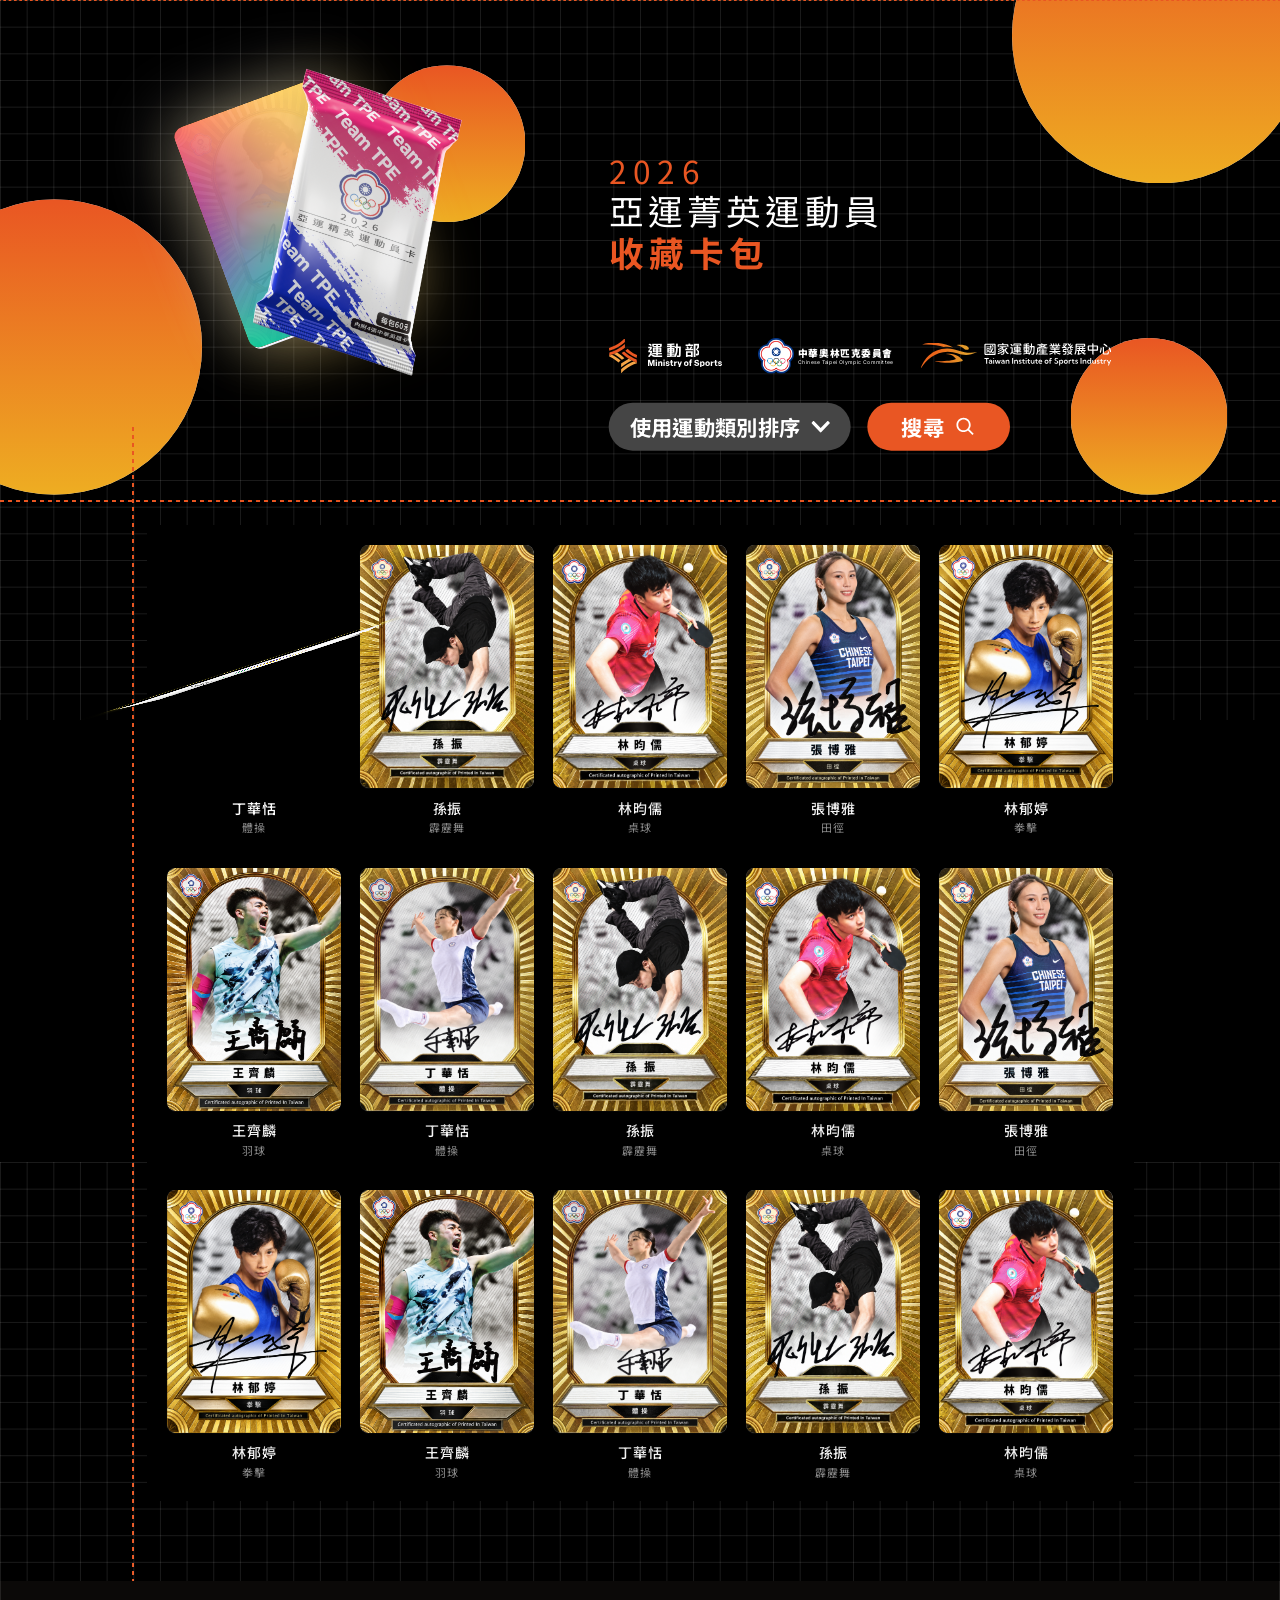
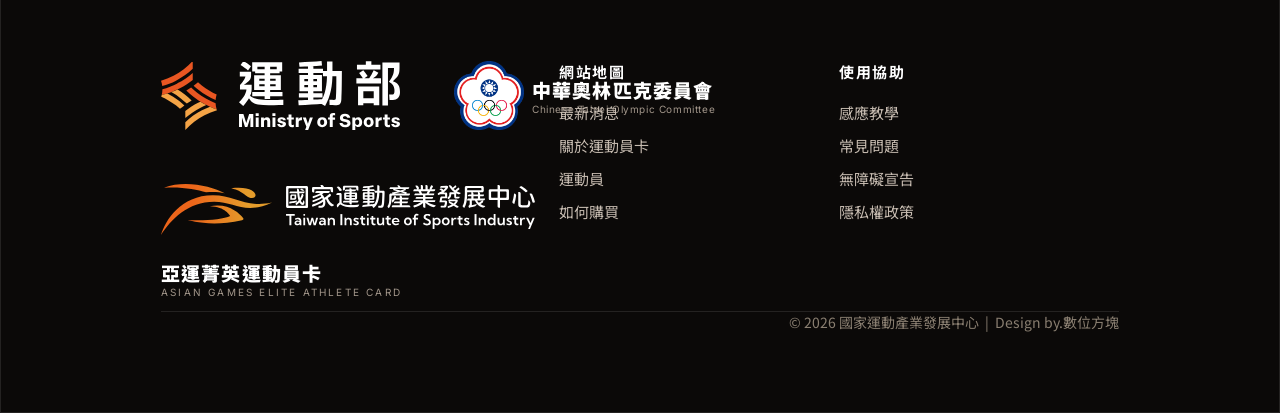
==== commit a70f3b77: "fix: 網站整理（頁尾、favicon、命名、路徑與捲軸） - 移除頁尾無障礙標章與 AA 檢測字樣，刪除 accessibility-aa.png - 新增 favicon.ico（由 asset" ====
--- a/index.html
+++ b/index.html
@@ -3,7 +3,8 @@
 <head>
     <meta charset="utf-8" />
     <meta name="viewport" content="width=device-width, initial-scale=1" />
-    <title>亞運菁英運動員卡片展示</title>
+    <title>亞運菁英運動員卡片展示網站</title>
+    <link rel="icon" href="favicon.ico" sizes="any" />
 
     <!-- 卡片特效：B1（poke-holo 原版）完整 CSS，全部保留載入，順序同原版 -->
     <link rel="stylesheet" href="css/cards/base.css" />
@@ -61,7 +62,7 @@
 
                 <div class="hero__deck" aria-hidden="true">
                     <div class="hero__card">
-                        <img src="images/林郁婷.png" alt="" />
+                        <img src="images/lin-yu-ting.png" alt="" />
                         <img class="hero__card-mesh" src="assets/hero-card-mesh.png" alt="" />
                     </div>
                     <div class="hero__pack">
@@ -148,7 +149,7 @@
                     <img class="logo-tisi logo-tisi--footer" src="assets/footer-tisi-logo.svg" alt="國家運動產業發展中心 Taiwan Institute of Sports Industry" />
                 </div>
                 <div class="footer__site">
-                    <span class="footer__site-zh">亞運精英運動員卡</span>
+                    <span class="footer__site-zh">亞運菁英運動員卡</span>
                     <span class="footer__site-en">ASIAN GAMES ELITE ATHLETE CARD</span>
                 </div>
             </div>
@@ -172,8 +173,7 @@
             </nav>
         </div>
         <div class="footer__bottom">
-            <img class="footer__badge" src="assets/accessibility-aa.png" alt="無障礙標章 2.1 AA" width="160" height="56" />
-            <p class="footer__copy">© 2026 國家運動產業發展中心&nbsp;&nbsp;|&nbsp; Design by.數位方塊　本網站已通過無障礙網頁 AA 等級檢測</p>
+            <p class="footer__copy">© 2026 國家運動產業發展中心&nbsp;&nbsp;|&nbsp; Design by.數位方塊</p>
         </div>
     </footer>
     </div>
--- a/css/cards/base.css
+++ b/css/cards/base.css
@@ -14,6 +14,12 @@
   SHINE LAYERS
 
 */
+
+/* 紋理變數放在與使用端（css/cards/*.css）同一層：Chrome 以 var() 使用處的樣式表解析相對路徑 */
+.card {
+  --grain: url("../../img/grain.webp");
+  --glitter: url("../../img/glitter.png");
+}
 
 
 :root {
--- a/css/cards.css
+++ b/css/cards.css
@@ -1,8 +1,6 @@
 
 .card {
 
-  --grain: url("../img/grain.webp");
-  --glitter: url("../img/glitter.png");
   --glittersize: 25%;
 
   --space: 5%;
--- a/css/page.css
+++ b/css/page.css
@@ -30,6 +30,11 @@
   padding: 0;
   min-height: 100%;
   background: #000;
+}
+
+/* 捲軸：橘色捲動塊、黑色軌道（scrollbar-color 會繼承，下拉選單與搜尋彈窗一併套用） */
+html {
+  scrollbar-color: var(--orange) #000;
 }
 
 body {
@@ -709,14 +714,8 @@
 .footer__bottom {
   display: flex;
   align-items: center;
-  justify-content: space-between;
+  justify-content: flex-end;
   gap: 16px;
-}
-
-.footer__badge {
-  display: block;
-  flex-shrink: 0;
-  object-fit: cover;
 }
 
 .footer__copy {
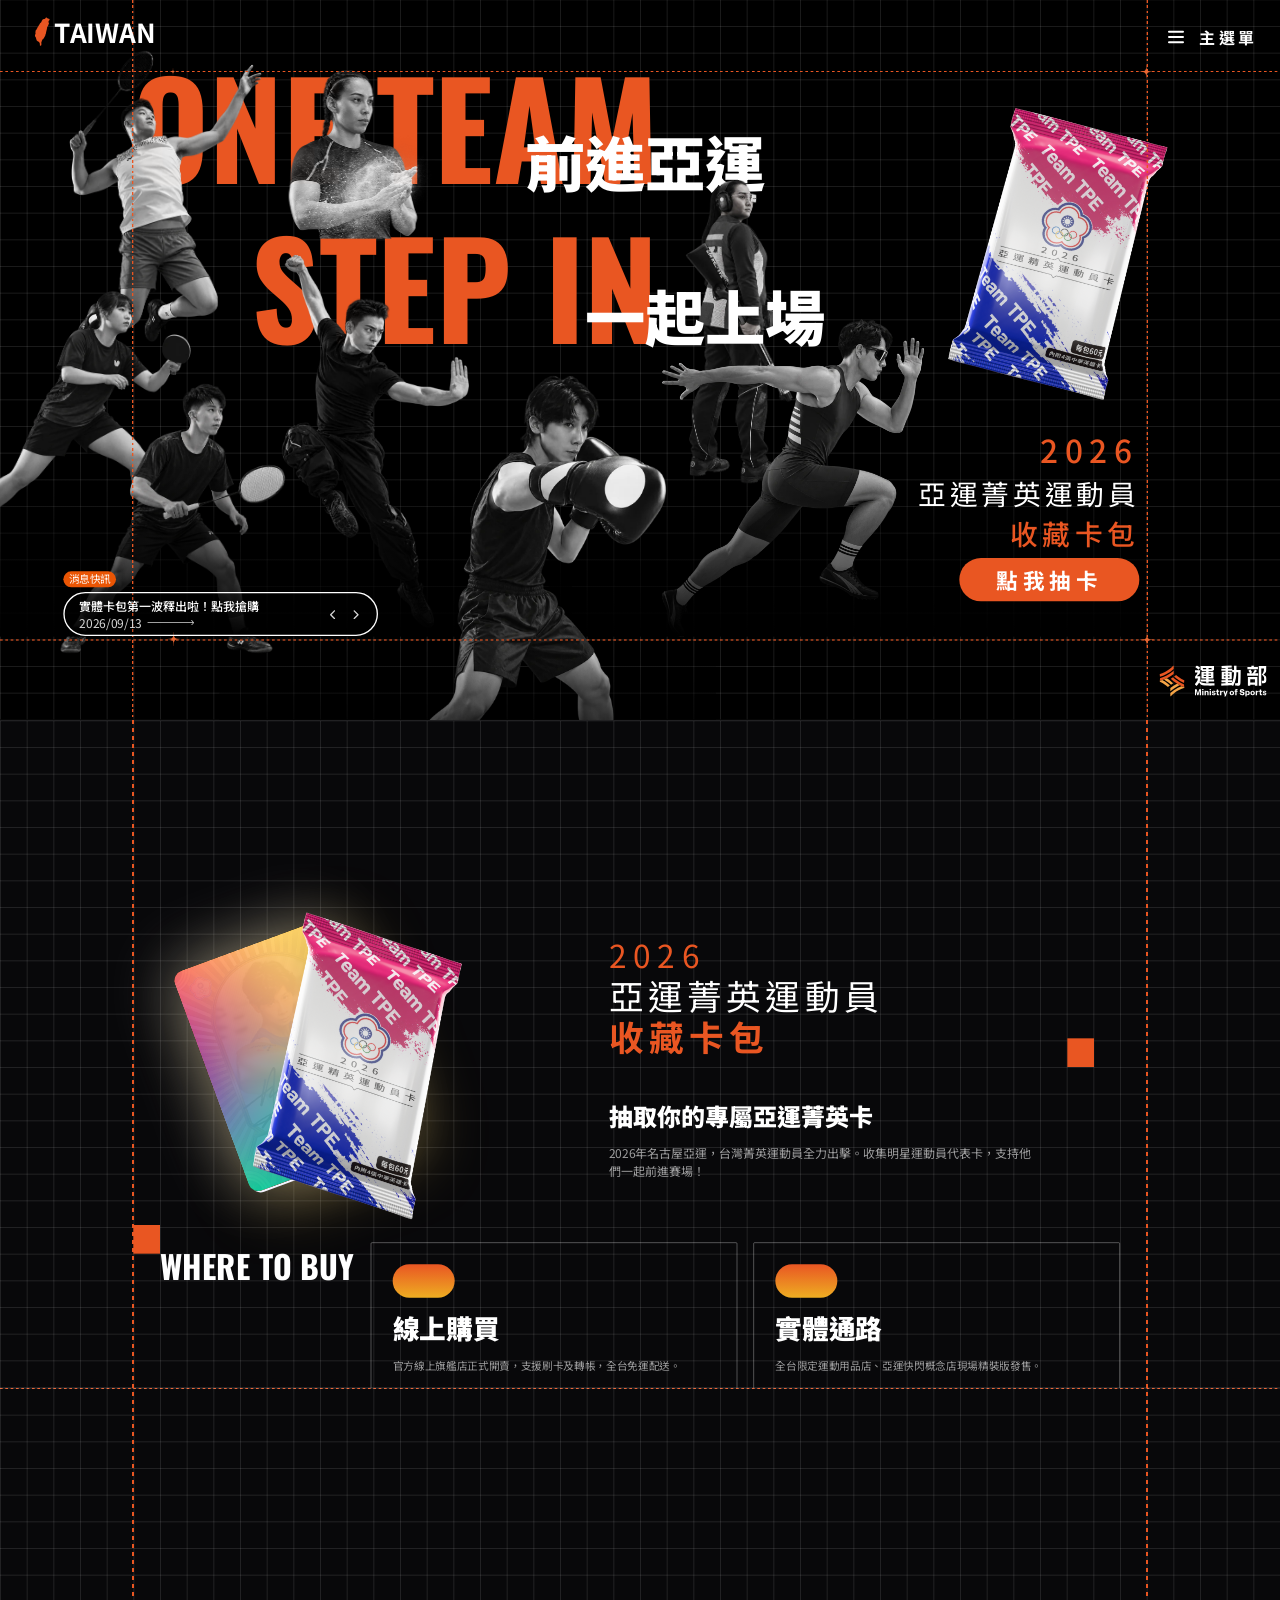
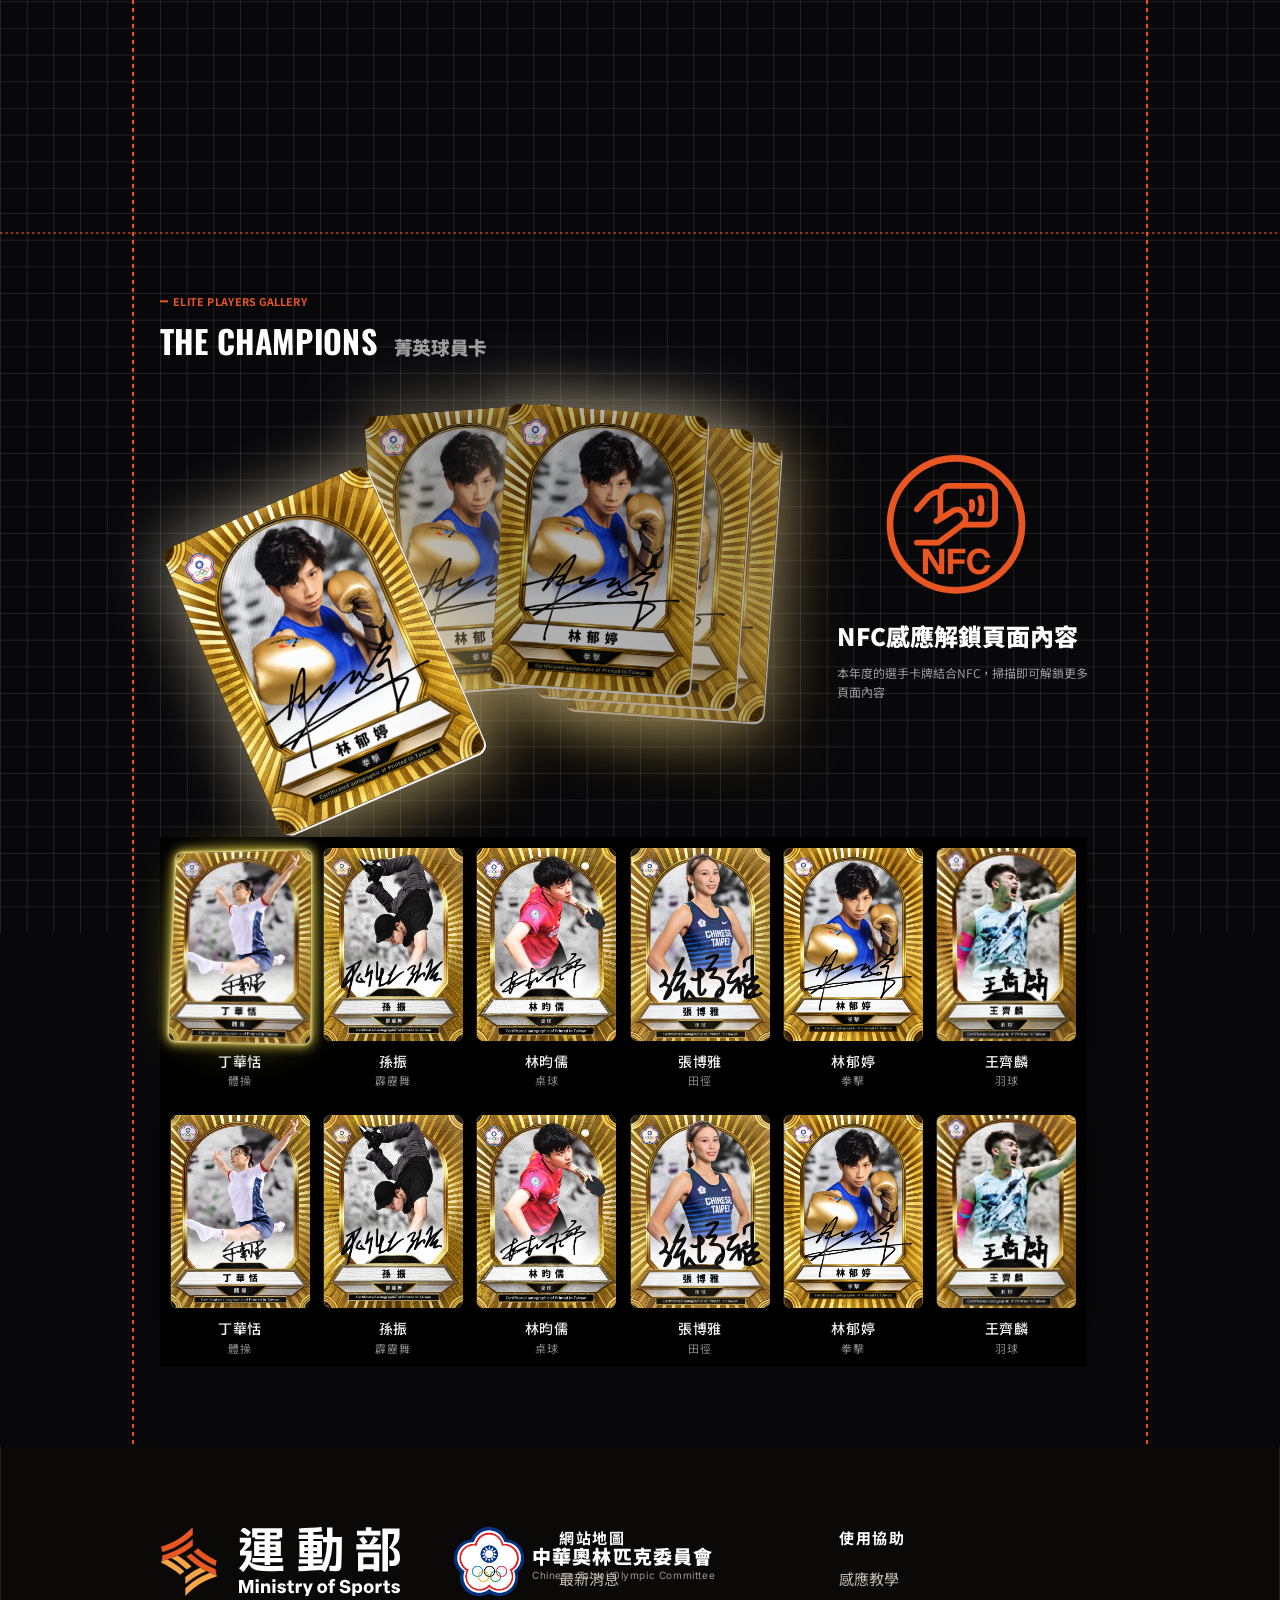
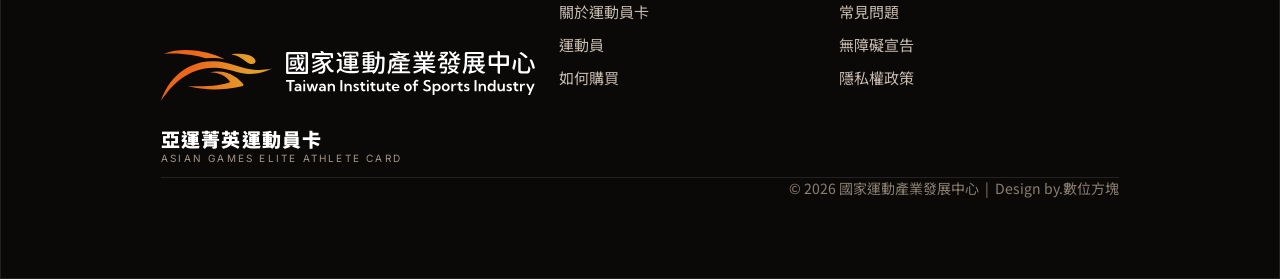
==== commit a4b05a18: "feat: 新增首頁，原收藏卡包頁改為關於運動員卡頁 - index.html 改為 Figma 首頁：主視覺（進場動畫、選手照依位置依序載入淡入）、DRAW THE ELITES、   TAIWAN" ====
--- a/index.html
+++ b/index.html
@@ -35,99 +35,238 @@
     <!-- 字型（連網時載入；離線時退回系統字型） -->
     <link rel="preconnect" href="https://fonts.googleapis.com" />
     <link rel="preconnect" href="https://fonts.gstatic.com" crossorigin />
-    <link rel="stylesheet" href="https://fonts.googleapis.com/css2?family=Inter:wght@400&family=Noto+Sans+TC:wght@400;700;900&display=swap" />
-
-    <!-- 本頁版面、轉場 -->
+    <link rel="stylesheet" href="https://fonts.googleapis.com/css2?family=Inter:wght@400;700&family=Noto+Sans+TC:wght@400;500;700;900&family=Oswald:wght@700&display=swap" />
+
+    <!-- 共用版面（卡片格線、頁尾、查看資料）、轉場、首頁版面 -->
     <link rel="stylesheet" href="css/page.css" />
     <link rel="stylesheet" href="css/transition.css" />
-
-    <!-- 換頁進場：由其他頁轉場過來時，先收合頁面等 JS 展開 -->
+    <link rel="stylesheet" href="css/home.css" />
+
+    <!-- 換頁進場：由其他頁轉場過來時，先收合頁面等 JS 展開；進場動畫與漸入（減少動態效果時不播放） -->
     <script>
         if (/[?&]pt=1(&|$)/.test(location.search)) document.documentElement.classList.add("pt-entering");
+        if (!matchMedia("(prefers-reduced-motion: reduce)").matches) document.documentElement.classList.add("js-reveal");
     </script>
 </head>
-<body>
+<body class="home-body">
     <div class="site" id="site">
     <div class="page">
 
-        <!-- ================= 主視覺 ================= -->
-        <header class="hero">
-            <div class="hero__stage">
-                <div class="hero__grid" aria-hidden="true"></div>
-                <img class="hero__ellipse hero__ellipse--1" src="assets/ellipse-lg.svg" alt="" width="443" height="443" />
-                <img class="hero__ellipse hero__ellipse--2" src="assets/ellipse-lg.svg" alt="" width="443" height="443" />
-                <img class="hero__ellipse hero__ellipse--3" src="assets/ellipse-sm.svg" alt="" width="235" height="235" />
-                <img class="hero__ellipse hero__ellipse--4" src="assets/ellipse-sm.svg" alt="" width="235" height="235" />
-                <div class="hero__line-top" aria-hidden="true"></div>
-
-                <div class="hero__deck" aria-hidden="true">
-                    <div class="hero__card">
-                        <img src="images/lin-yu-ting.png" alt="" />
-                        <img class="hero__card-mesh" src="assets/hero-card-mesh.png" alt="" />
-                    </div>
-                    <div class="hero__pack">
-                        <div class="hero__pack-inner">
-                            <img src="assets/card-pack.png" alt="" />
+        <!-- ================= 主視覺（Figma 261:3372；手機 268:2184） ================= -->
+        <header class="h-hero" id="h-hero">
+            <div class="h-hero__stage">
+                <div class="h-grid h-hero__grid" aria-hidden="true"></div>
+
+                <div class="h-hero__line h-hero__line--top h-in h-in--x" style="--d: 0" aria-hidden="true"></div>
+                <div class="h-hero__line h-hero__line--bottom h-in h-in--x" style="--d: 0" aria-hidden="true"></div>
+                <div class="h-hero__line h-hero__line--left h-in h-in--y" style="--d: 1" aria-hidden="true"></div>
+                <div class="h-hero__line h-hero__line--right h-in h-in--y" style="--d: 1" aria-hidden="true"></div>
+                <img class="h-hero__star h-hero__star--tl h-in h-in--fade" style="--d: 3" src="assets/home/star-sm.svg" alt="" width="11" height="11" />
+                <img class="h-hero__star h-hero__star--tr h-in h-in--fade" style="--d: 3" src="assets/home/star.svg" alt="" width="21" height="21" />
+                <img class="h-hero__star h-hero__star--bl h-in h-in--fade" style="--d: 3" src="assets/home/star.svg" alt="" width="21" height="21" />
+                <img class="h-hero__star h-hero__star--br h-in h-in--fade" style="--d: 3" src="assets/home/star.svg" alt="" width="21" height="21" />
+
+                <p class="h-hero__brand h-in h-in--fade" style="--d: 2">
+                    <img src="assets/home/taiwan-mark.svg" alt="" width="23" height="43" />
+                    <span>TAIWAN</span>
+                </p>
+                <button class="h-hero__menu h-in h-in--fade" style="--d: 2" id="menu-btn" type="button" aria-haspopup="dialog" aria-controls="h-menu">
+                    <img src="assets/home/icon-menu.svg" alt="" width="32" height="32" />
+                    <span>主選單</span>
+                </button>
+
+                <h1 class="h-hero__title">
+                    <span class="h-hero__slogan h-hero__slogan--one h-in" style="--d: 3"><span>ONE</span><span>TEAM</span></span>
+                    <span class="h-hero__zh h-hero__zh--go h-in" style="--d: 6">前進亞運</span>
+                    <span class="h-hero__slogan h-hero__slogan--step h-in" style="--d: 4"><span>STEP</span><span>IN</span></span>
+                    <span class="h-hero__zh h-hero__zh--play h-in" style="--d: 7">一起上場</span>
+                </h1>
+
+                <!-- 選手群像（圖層順序同 Figma「人」）；圖片由 js/home.js 依畫面位置（上→下、左→右）依序載入並淡入 -->
+                <img class="h-hero__p h-hero__p--1 h-in h-in--photo h-seq" data-src="assets/home/hero-p1.webp" alt="" />
+                <picture>
+                    <source media="(max-width: 767px)" data-srcset="assets/home/hero-p2-m.webp" />
+                    <img class="h-hero__p h-hero__p--2 h-in h-in--photo h-seq" data-src="assets/home/hero-p2.webp" alt="" />
+                </picture>
+                <div class="h-hero__fade h-hero__fade--m1" aria-hidden="true"></div>
+                <img class="h-hero__p h-hero__p--3 h-in h-in--photo h-seq" data-src="assets/home/hero-p3.webp" alt="" />
+                <img class="h-hero__p h-hero__p--4 h-in h-in--photo h-seq" data-src="assets/home/hero-p4.webp" alt="" />
+                <div class="h-hero__fade h-hero__fade--m2" aria-hidden="true"></div>
+                <img class="h-hero__p h-hero__p--5 h-in h-in--photo h-seq" data-src="assets/home/hero-p5.webp" alt="" />
+                <div class="h-hero__fade h-hero__fade--m3" aria-hidden="true"></div>
+                <img class="h-hero__p h-hero__p--6 h-in h-in--photo h-seq" data-src="assets/home/hero-p6.webp" alt="" />
+                <img class="h-hero__p h-hero__p--7 h-in h-in--photo h-seq" data-src="assets/home/hero-p7.webp" alt="" />
+                <div class="h-hero__fade h-hero__fade--1" aria-hidden="true"></div>
+                <div class="h-hero__fade h-hero__fade--2" aria-hidden="true"></div>
+                <img class="h-hero__p h-hero__p--8 h-in h-in--photo h-seq" data-src="assets/home/hero-p8.webp" alt="" />
+                <div class="h-hero__fade h-hero__fade--3" aria-hidden="true"></div>
+                <div class="h-hero__fade h-hero__fade--m4" aria-hidden="true"></div>
+
+                <div class="h-hero__cta h-in" style="--d: 8">
+                    <p class="h-hero__cta-title">
+                        <span class="h-hero__cta-year">2026</span>
+                        <span class="h-hero__cta-main">亞運菁英運動員</span>
+                        <span class="h-hero__cta-sub">收藏卡包</span>
+                    </p>
+                    <!-- 抽卡功能與專屬過場動畫另行製作，目前僅展示 -->
+                    <span class="h-hero__cta-btn">點我抽卡</span>
+                </div>
+
+                <div class="h-hero__pack h-in h-in--pack h-seq" aria-hidden="true">
+                    <div class="h-hero__pack-inner"><img data-src="assets/card-pack.png" alt="" /></div>
+                </div>
+
+                <div class="logo-mos logo-mos--footer h-hero__mos h-in h-in--fade" style="--d: 9" role="img" aria-label="運動部 Ministry of Sports">
+                    <img class="logo-mos__g9" src="assets/footer-mos-g9.svg" alt="" />
+                    <img class="logo-mos__g24" src="assets/footer-mos-g24.svg" alt="" />
+                    <img class="logo-mos__g27" src="assets/footer-mos-g27.svg" alt="" />
+                </div>
+
+                <!-- 消息快訊（僅展示，不輪播） -->
+                <div class="h-news h-in" style="--d: 9">
+                    <span class="h-news__tag">消息快訊</span>
+                    <div class="h-news__box">
+                        <p class="h-news__title">實體卡包第一波釋出啦！點我搶購</p>
+                        <p class="h-news__date">2026/09/13<img src="assets/home/news-arrow.svg" alt="" width="70" height="8" /></p>
+                        <span class="h-news__arrows" aria-hidden="true">
+                            <img class="h-news__prev" src="assets/home/icon-chevron-right.svg" alt="" width="24" height="24" />
+                            <img src="assets/home/icon-chevron-right.svg" alt="" width="24" height="24" />
+                        </span>
+                    </div>
+                </div>
+            </div>
+        </header>
+
+        <!-- ================= DRAW THE ELITES（Figma 262:537） ================= -->
+        <section class="h-draw" aria-labelledby="h-draw-title">
+            <div class="h-draw__stage">
+                <div class="h-grid h-draw__grid" aria-hidden="true"></div>
+
+                <header class="h-head h-draw__head reveal">
+                    <p class="h-head__eyebrow">INTERACTIVE CARD DRAW</p>
+                    <h2 class="h-head__titles" id="h-draw-title">
+                        <span class="h-head__en">DRAW THE ELITES</span>
+                        <span class="h-head__zh">點我抽卡</span>
+                    </h2>
+                </header>
+
+                <!-- 卡包展示（同關於運動員卡頁主視覺） -->
+                <div class="h-draw__deck reveal" style="--d: 1" aria-hidden="true">
+                    <div class="hero__deck">
+                        <div class="hero__card">
+                            <img src="images/lin-yu-ting.png" alt="" loading="lazy" />
+                            <img class="hero__card-mesh" src="assets/hero-card-mesh.png" alt="" loading="lazy" />
                         </div>
-                    </div>
-                </div>
-
-                <div class="hero__content">
-                    <h1 class="hero__title">
-                        <span class="hero__title-year">2026</span>
-                        <span class="hero__title-main">亞運菁英運動員</span>
-                        <span class="hero__title-sub">收藏卡包</span>
-                    </h1>
-
-                    <div class="hero__logos">
-                        <div class="logo-mos" role="img" aria-label="運動部 Ministry of Sports">
-                            <img class="logo-mos__g9" src="assets/mos-g9.svg" alt="" />
-                            <img class="logo-mos__g24" src="assets/mos-g24.svg" alt="" />
-                            <img class="logo-mos__g27" src="assets/mos-g27.svg" alt="" />
-                        </div>
-                        <div class="logo-ctoc">
-                            <img src="assets/ctoc-emblem.png" alt="" />
-                            <div class="logo-ctoc__text">
-                                <span class="logo-ctoc__zh">中華奧林匹克委員會</span>
-                                <span class="logo-ctoc__en">Chinese Taipei Olympic Committee</span>
+                        <div class="hero__pack">
+                            <div class="hero__pack-inner">
+                                <img src="assets/card-pack.png" alt="" loading="lazy" />
                             </div>
                         </div>
-                        <img class="logo-tisi" src="assets/tisi-logo.svg" alt="國家運動產業發展中心 Taiwan Institute of Sports Industry" />
-                    </div>
-
-                    <div class="hero__actions">
-                        <div class="sort">
-                            <button class="pill-btn pill-btn--sort" id="sort-btn" type="button" aria-haspopup="listbox" aria-expanded="false" aria-controls="sort-list">
-                                <span id="sort-label">使用運動類別排序</span>
-                                <img class="pill-btn__chevron" src="assets/icon-chevron.svg" alt="" width="18" height="28" />
-                            </button>
-                            <ul class="sort__list" id="sort-list" role="listbox" aria-label="運動類別" hidden></ul>
-                        </div>
-                        <button class="pill-btn pill-btn--search" id="search-btn" type="button" aria-haspopup="dialog">
-                            <span>搜尋</span>
-                            <img src="assets/icon-search.svg" alt="" width="32" height="32" />
-                        </button>
-                    </div>
-                </div>
-            </div>
-        </header>
-
-        <!-- 頁面裝飾虛線：放在卡片區之前，放大的卡片才會蓋在虛線上 -->
-        <div class="page__line page__line--h" aria-hidden="true"></div>
-        <div class="page__line page__line--v" aria-hidden="true"></div>
-
-        <!-- ================= 卡片區 ================= -->
-        <section class="cards-section" aria-label="運動員卡片">
-            <div class="cards-section__grid-bg" aria-hidden="true"></div>
-            <div class="cards-panel">
-                <main class="card-grid" id="card-grid"></main>
-                <p class="cards-empty" id="cards-empty" hidden>查無符合的選手</p>
+                    </div>
+                </div>
+
+                <div class="h-draw__text">
+                    <p class="h-draw__name reveal" style="--d: 2">
+                        <span class="h-draw__year">2026</span>
+                        <span class="h-draw__main">亞運菁英運動員</span>
+                        <span class="h-draw__sub">收藏卡包</span>
+                    </p>
+                    <div class="h-draw__desc reveal" style="--d: 3">
+                        <h3>抽取你的專屬亞運菁英卡</h3>
+                        <p>2026年名古屋亞運，台灣菁英運動員全力出擊。收集明星運動員代表卡，支持他們一起前進賽場！</p>
+                    </div>
+                </div>
+
+                <div class="h-buy">
+                    <h3 class="h-buy__title reveal">WHERE TO BUY</h3>
+                    <div class="h-buy__card reveal" style="--d: 1">
+                        <span class="h-buy__pill" aria-hidden="true"></span>
+                        <h4>線上購買</h4>
+                        <p>官方線上旗艦店正式開賣，支援刷卡及轉帳，全台免運配送。</p>
+                    </div>
+                    <div class="h-buy__card reveal" style="--d: 2">
+                        <span class="h-buy__pill" aria-hidden="true"></span>
+                        <h4>實體通路</h4>
+                        <p>全台限定運動用品店、亞運快閃概念店現場精裝版發售。</p>
+                    </div>
+                </div>
+
+                <span class="h-draw__square h-draw__square--1" aria-hidden="true"></span>
+                <span class="h-draw__square h-draw__square--2" aria-hidden="true"></span>
             </div>
         </section>
 
+        <!-- ================= TAIWAN（Figma 296:7792）：捲動時字樣由下往上拉高，之後卡片淡入並墜落到下一區 ================= -->
+        <section class="h-tw" id="h-tw" aria-label="TAIWAN">
+            <div class="h-tw__stage">
+                <div class="h-grid h-tw__grid" aria-hidden="true"></div>
+                <div class="h-tw__word" id="h-tw-word"><img src="assets/home/taiwan.svg" alt="TAIWAN" width="1460" height="491" /></div>
+                <!-- 墜落卡片的起點（不顯示） -->
+                <div class="h-tw__anchor" id="h-tw-anchor" aria-hidden="true"></div>
+            </div>
+        </section>
+
+        <!-- ================= THE CHAMPIONS（Figma 262:596） ================= -->
+        <section class="h-champ" aria-labelledby="h-champ-title">
+            <div class="h-champ__stage">
+                <div class="h-grid h-champ__grid" aria-hidden="true"></div>
+
+                <header class="h-head h-champ__head reveal">
+                    <p class="h-head__eyebrow">ELITE PLAYERS GALLERY</p>
+                    <h2 class="h-head__titles" id="h-champ-title">
+                        <span class="h-head__en">THE CHAMPIONS</span>
+                        <span class="h-head__zh">菁英球員卡</span>
+                    </h2>
+                </header>
+
+                <!-- 疊卡展示；王齊麟那張是墜落卡片的終點 -->
+                <div class="h-fan-wrap">
+                    <div class="h-fan reveal reveal--fade" aria-hidden="true">
+                        <img class="h-fan__card h-fan__card--dim h-fan__card--7" src="images/lin-yu-ting.png" alt="" loading="lazy" />
+                        <img class="h-fan__card h-fan__card--dim h-fan__card--6" src="images/lin-yu-ting.png" alt="" loading="lazy" />
+                        <img class="h-fan__card h-fan__card--dim h-fan__card--2" src="images/lin-yu-ting.png" alt="" loading="lazy" />
+                        <img class="h-fan__card h-fan__card--dim h-fan__card--3" src="images/lin-yu-ting.png" alt="" loading="lazy" />
+                        <img class="h-fan__card h-fan__card--5" id="h-fan-target" src="images/wang-chi-lin.png" alt="" loading="lazy" />
+                        <img class="h-fan__card h-fan__card--8" src="images/lin-yu-ting.png" alt="" loading="lazy" />
+                    </div>
+                </div>
+
+                <div class="h-nfc">
+                    <div class="h-nfc__badge reveal" style="--d: 1" aria-hidden="true">
+                        <span class="h-nfc__icon">
+                            <img class="h-nfc__i1" src="assets/home/nfc-1.svg" alt="" loading="lazy" />
+                            <img class="h-nfc__i2" src="assets/home/nfc-2.svg" alt="" loading="lazy" />
+                            <img class="h-nfc__i3" src="assets/home/nfc-3.svg" alt="" loading="lazy" />
+                        </span>
+                        <span class="h-nfc__label">NFC</span>
+                    </div>
+                    <div class="h-nfc__text reveal" style="--d: 2">
+                        <h3>NFC感應解鎖頁面內容</h3>
+                        <p>本年度的選手卡牌結合NFC，掃描即可解鎖更多頁面內容</p>
+                    </div>
+                </div>
+            </div>
+
+            <!-- 球員卡（js/cards.js 產生，點擊放大後可「查看資料」） -->
+            <div class="h-champ__panel reveal">
+                <main class="card-grid" id="card-grid" data-total="12"></main>
+            </div>
+        </section>
+
+        <!-- 墜落中的卡片（位置由 js/home.js 依捲動計算） -->
+        <div class="h-faller" id="h-faller" aria-hidden="true">
+            <div class="h-faller__inner">
+                <img class="h-faller__front" src="images/wang-chi-lin.png" alt="" />
+                <img class="h-faller__back" src="images/card-back.jpg" alt="" />
+            </div>
+        </div>
+
+        <!-- 頁面裝飾虛線（Figma Line 1 / Line 2），在球員卡區下層 -->
+        <div class="h-lines" aria-hidden="true"></div>
+
     </div>
 
-    <!-- ================= 頁尾（展示用，項目不可點擊） ================= -->
+    <!-- ================= 頁尾（各頁共用同一版；僅「關於運動員卡」可點） ================= -->
     <footer class="footer">
         <div class="footer__top">
             <div class="footer__brand">
@@ -157,7 +296,7 @@
                 <h2 class="footer__heading">網站地圖</h2>
                 <ul class="footer__links">
                     <li>最新消息</li>
-                    <li>關於運動員卡</li>
+                    <li><a href="about.html" data-transition>關於運動員卡</a></li>
                     <li>運動員</li>
                     <li>如何購買</li>
                 </ul>
@@ -184,34 +323,37 @@
         <img src="assets/icon-chevron.svg" alt="" width="18" height="28" />
     </button>
 
-    <!-- ================= 搜尋彈窗 ================= -->
-    <div class="search-modal" id="search-modal" role="dialog" aria-modal="true" aria-labelledby="search-title" hidden>
-        <div class="search-modal__inner">
-        <div class="search-modal__panel">
-            <div class="search-modal__line search-modal__line--top" aria-hidden="true"></div>
-            <div class="search-modal__line search-modal__line--header" aria-hidden="true"></div>
-            <div class="search-modal__line search-modal__line--left" aria-hidden="true"></div>
-            <button class="search-modal__close" id="search-close" type="button" aria-label="關閉搜尋">
+    <!-- ================= 主選單（參考運動員頁導覽列項目；僅「關於運動員卡」可點） ================= -->
+    <div class="h-menu" id="h-menu" role="dialog" aria-modal="true" aria-label="主選單" hidden>
+        <div class="h-grid h-menu__grid" aria-hidden="true"></div>
+        <div class="h-menu__bar">
+            <p class="h-menu__brand">
+                <img src="assets/home/taiwan-mark.svg" alt="" width="23" height="43" />
+                <span>TAIWAN</span>
+            </p>
+            <button class="h-menu__close" id="menu-close" type="button" aria-label="關閉主選單">
                 <span></span><span></span>
             </button>
-            <div class="search-modal__header">
-                <h2 id="search-title">搜尋</h2>
-            </div>
-            <form class="search-field" id="search-form" role="search">
-                <input id="search-input" type="search" placeholder="使用選手名稱搜尋" aria-label="使用選手名稱搜尋" autocomplete="off" />
-                <button type="submit" aria-label="搜尋">
-                    <img src="assets/icon-search-sm.svg" alt="" width="24" height="24" />
-                </button>
-            </form>
-            <h3 class="search-modal__subtitle">運動類別</h3>
-            <div class="sport-chips" id="sport-chips"></div>
         </div>
-        </div>
+        <nav class="h-menu__nav" aria-label="主選單">
+            <ul>
+                <li><span class="h-menu__item"><span class="h-menu__no">01</span><span class="h-menu__zh">最新消息</span><span class="h-menu__en">NEWS</span></span></li>
+                <li><a class="h-menu__item" id="menu-about" href="about.html"><span class="h-menu__no">02</span><span class="h-menu__zh">關於運動員卡</span><span class="h-menu__en">ABOUT THE CARDS</span></a></li>
+                <li><span class="h-menu__item"><span class="h-menu__no">03</span><span class="h-menu__zh">運動員</span><span class="h-menu__en">ATHLETES</span></span></li>
+                <li><span class="h-menu__item"><span class="h-menu__no">04</span><span class="h-menu__zh">如何購買</span><span class="h-menu__en">HOW TO BUY</span></span></li>
+            </ul>
+        </nav>
+        <p class="h-menu__site">
+            <span class="h-menu__site-zh">亞運菁英運動員卡</span>
+            <span class="h-menu__site-en">ASIAN GAMES ELITE ATHLETE CARD</span>
+        </p>
     </div>
 
     <!-- 一般 script（非 module），雙擊以 file:// 開啟也能執行 -->
     <script src="js/cards.js"></script>
     <script src="js/transition.js"></script>
-    <script src="js/page.js"></script>
+    <script src="js/view-profile.js"></script>
+    <script src="js/reveal.js"></script>
+    <script src="js/home.js"></script>
 </body>
 </html>
--- a/css/page.css
+++ b/css/page.css
@@ -57,6 +57,22 @@
 .page {
   position: relative;
   overflow-x: clip;
+}
+
+/* 資料由下而上漸入（js/reveal.js 以 IntersectionObserver 觸發；首頁、運動員頁共用） */
+
+html.js-reveal .reveal {
+  opacity: 0;
+  transform: translateY(40px);
+  transition:
+    opacity 0.8s ease,
+    transform 0.8s cubic-bezier(0.2, 0.7, 0.2, 1);
+  transition-delay: calc(var(--d, 0) * 90ms);
+}
+
+html.js-reveal .reveal.is-visible {
+  opacity: 1;
+  transform: none;
 }
 
 /* 40px 網格背景（Figma「網格背景」元件） */
@@ -529,12 +545,12 @@
   background: repeating-linear-gradient(to bottom, var(--orange-line) 0 4px, transparent 4px 8px);
 }
 
-/* ================= 查看資料（卡片放大時，畫面下緣內縮 15px） ================= */
+/* ================= 查看資料（卡片放大時，畫面下緣內縮 24px） ================= */
 
 .view-profile {
   position: fixed;
   left: 50%;
-  bottom: 15px;
+  bottom: 24px;
   z-index: 1500;
   display: flex;
   align-items: center;
@@ -576,12 +592,13 @@
   to { opacity: 1; transform: translate(-50%, 0); }
 }
 
-/* ================= 頁尾 ================= */
+/* ================= 頁尾（各頁共用同一版） ================= */
 
 .footer {
   display: flex;
   flex-direction: column;
-  padding: max(48px, calc(120px * var(--s))) max(16px, calc(240px * var(--s)));
+  /* 1920 設計稿上下 120、左右 240，隨視窗寬等比縮放 */
+  padding: clamp(48px, 6.25vw, 120px) clamp(16px, 12.5vw, 240px);
   background: #0b0908;
   border: 1px solid rgba(255, 255, 255, 0.1);
   border-top: none;
@@ -709,6 +726,17 @@
   color: #c6bbb0;
   font-size: 15px;
   line-height: normal;
+}
+
+.footer__links a {
+  color: inherit;
+  text-decoration: none;
+}
+
+.footer__links a:hover,
+.footer__links a:focus-visible {
+  color: #fff;
+  text-decoration: underline;
 }
 
 .footer__bottom {
--- a/css/transition.css
+++ b/css/transition.css
@@ -1,5 +1,5 @@
 /*
-  亞運菁英運動員卡片展示 — 轉場換頁特效（兩頁共用，搭配 js/transition.js）
+  亞運菁英運動員卡片展示 — 轉場換頁特效（各頁共用，搭配 js/transition.js）
   裁切框從全畫面縮至中心、再從中心展開到下一頁；
   四條虛線跟著框邊移動並延伸到畫面邊界。框的位置由 JS 以 --t/--r/--b/--l 設定。
 */
@@ -97,3 +97,60 @@
   height: 100%;
   object-fit: cover;
 }
+
+/* 收緊時顯示的 logo（同運動員頁導覽列 .a-nav__brand）；位置與縮放由 js/transition.js 設定 */
+.page-transition__logo {
+  position: absolute;
+  left: 0;
+  top: 0;
+  display: flex;
+  align-items: center;
+  gap: 8px;
+  color: #fff;
+  font-family: "Noto Sans TC", "Noto Sans CJK TC", "Microsoft JhengHei", "PingFang TC", sans-serif;
+  white-space: nowrap;
+  opacity: 0;
+  transform-origin: top left;
+  transition: opacity 0.15s ease;
+  pointer-events: none;
+}
+
+.page-transition.has-logo .page-transition__logo {
+  opacity: 1;
+}
+
+.page-transition__logo-icon {
+  display: block;
+  width: 82.742px;
+  height: 38px;
+}
+
+.page-transition__logo-site {
+  display: flex;
+  flex-direction: column;
+  gap: 2px;
+  line-height: normal;
+}
+
+.page-transition__logo-zh {
+  display: flex;
+  align-items: flex-start;
+  gap: 4px;
+  font-weight: 900;
+  font-size: 19px;
+  letter-spacing: 1.14px;
+}
+
+.page-transition__logo-zh img {
+  display: block;
+  width: 22.773px;
+  height: 22.5px;
+  object-fit: cover;
+}
+
+.page-transition__logo-en {
+  color: #a2968a;
+  font-family: "Inter", "Noto Sans TC", "Microsoft JhengHei", sans-serif;
+  font-size: 10px;
+  letter-spacing: 0.5px;
+}
--- a/css/home.css
+++ b/css/home.css
@@ -0,0 +1,1549 @@
+/*
+  亞運菁英運動員卡片展示 — 首頁（Figma 前台頁面「首頁」255:9435）
+  電腦版以 1920px 設計稿為舞台（.h-*__stage），依 --s = min(1, 視窗寬 / 1920) 等比縮放（js/home.js 設定）；
+  手機版（< 768px）主視覺以 375px 手機稿為舞台，依 --ms = 視窗寬 / 375 縮放，其餘區塊改為直向排版。
+  共用元件（卡片格線、頁尾、查看資料、卡包展示）沿用 css/page.css。
+*/
+
+.home-body {
+  --ms: 1;
+  --font-display: "Oswald", "Noto Sans TC", "Microsoft JhengHei", sans-serif;
+  --section-bg: #08080a;
+}
+
+/* 40px 網格背景（Figma「網格背景」元件） */
+.h-grid {
+  position: absolute;
+  background-image:
+    linear-gradient(to right, var(--grid-line) 1px, transparent 1px),
+    linear-gradient(to bottom, var(--grid-line) 1px, transparent 1px);
+  background-size: 40px 40px;
+  pointer-events: none;
+}
+
+/* 電腦版舞台：1920 寬，置中並等比縮放；外層以 --s 撐出縮放後的高度 */
+.h-hero__stage,
+.h-draw__stage,
+.h-tw__stage,
+.h-champ__stage {
+  position: absolute;
+  top: 0;
+  left: 50%;
+  width: 1920px;
+  transform: translateX(-50%) scale(var(--s));
+  transform-origin: top center;
+}
+
+/* ================= 主視覺 ================= */
+
+.h-hero {
+  position: relative;
+  height: calc(1080px * var(--s));
+  overflow: hidden;
+}
+
+.h-hero__stage {
+  height: 1080px;
+  overflow: hidden;
+  background: #000;
+}
+
+.h-hero__grid {
+  top: -1px;
+  left: 0;
+  width: 1920px;
+  height: 1080px;
+}
+
+/* 框線（虛線延伸到畫面邊界） */
+.h-hero__line {
+  position: absolute;
+  z-index: 10;
+  pointer-events: none;
+}
+
+.h-hero__line--top,
+.h-hero__line--bottom {
+  left: 0;
+  width: 1920px;
+  height: 2px;
+  background: url("../assets/line-h.svg") repeat-x;
+}
+
+.h-hero__line--top { top: 106px; }
+.h-hero__line--bottom { top: 959px; }
+
+.h-hero__line--left,
+.h-hero__line--right {
+  top: 0;
+  width: 2px;
+  height: 1080px;
+  background: repeating-linear-gradient(to bottom, var(--orange-line) 0 4px, transparent 4px 8px);
+}
+
+.h-hero__line--left { left: 198px; }
+.h-hero__line--right { left: 1720px; }
+
+.h-hero__star {
+  position: absolute;
+  z-index: 10;
+  display: block;
+}
+
+.h-hero__star--tl { left: 254px; top: 102px; }
+.h-hero__star--tr { left: 1709px; top: 97px; }
+.h-hero__star--bl { left: 250px; top: 948px; }
+.h-hero__star--br { left: 1710px; top: 949px; }
+
+.h-hero__brand {
+  position: absolute;
+  z-index: 11;
+  left: 52px;
+  top: 19px;
+  margin: 0;
+  display: flex;
+  align-items: center;
+  gap: 6.285px;
+  font-weight: 700;
+  font-size: 39.245px;
+  line-height: normal;
+}
+
+.h-hero__brand img {
+  display: block;
+  width: 23.044px;
+  height: 43.145px;
+}
+
+.h-hero__menu {
+  position: absolute;
+  z-index: 11;
+  left: 1748px;
+  top: 39px;
+  display: flex;
+  align-items: center;
+  gap: 19px;
+  padding: 0;
+  border: none;
+  background: none;
+  color: #fff;
+  font-family: var(--font-display);
+  font-weight: 700;
+  font-size: 24px;
+  line-height: 1.183;
+  letter-spacing: 4.8px;
+  white-space: nowrap;
+  cursor: pointer;
+}
+
+.h-hero__menu img {
+  display: block;
+  width: 32px;
+  height: 32px;
+}
+
+.h-hero__menu:hover span,
+.h-hero__menu:focus-visible span {
+  color: var(--orange);
+}
+
+.h-hero__menu:focus-visible {
+  outline: 3px solid #fff;
+  outline-offset: 6px;
+}
+
+.h-hero__title {
+  margin: 0;
+  font-weight: 400;
+}
+
+.h-hero__slogan {
+  position: absolute;
+  z-index: 2;
+  display: flex;
+  gap: 50.607px;
+  color: var(--orange-line);
+  font-family: var(--font-display);
+  font-weight: 700;
+  font-size: 197.506px;
+  line-height: normal;
+  white-space: nowrap;
+}
+
+.h-hero__slogan--one { left: 198px; top: 40px; }
+.h-hero__slogan--step { left: 376px; top: 280px; }
+
+.h-hero__zh {
+  position: absolute;
+  color: #fff;
+  font-weight: 900;
+  font-size: 90.449px;
+  line-height: normal;
+  white-space: nowrap;
+}
+
+.h-hero__zh--go { z-index: 2; left: 788px; top: 175px; }
+.h-hero__zh--play { z-index: 8; left: 878px; top: 406px; }
+
+/* 選手群像 */
+.h-hero__p {
+  position: absolute;
+  z-index: 3;
+  display: block;
+  max-width: none;
+  object-fit: cover;
+  pointer-events: none;
+}
+
+.h-hero__p--1 { left: 58px; top: 61px; width: 367.245px; height: 489.66px; }
+.h-hero__p--2 { left: 266px; top: 93px; width: 530px; height: 265px; object-fit: fill; } /* 同 Figma：圖片直接填滿框（非等比） */
+.h-hero__p--3 { left: 316px; top: 376px; width: 430px; height: 574px; }
+.h-hero__p--4 { left: -64px; top: 389px; width: 354.264px; height: 472.352px; }
+.h-hero__p--5 { left: 75px; top: 533px; width: 358.861px; height: 478.482px; }
+.h-hero__p--6 { left: 920px; top: 266px; width: 351.289px; height: 468.386px; }
+.h-hero__p--7 { left: 975px; top: 413.04px; width: 416.193px; height: 554.924px; }
+.h-hero__p--8 { z-index: 5; left: 498px; top: 551px; width: 561.955px; height: 749.273px; }
+
+/* 下緣漸層（黑 → 透明） */
+.h-hero__fade {
+  position: absolute;
+  z-index: 4;
+  background: linear-gradient(to top, #000, rgba(0, 0, 0, 0));
+  pointer-events: none;
+}
+
+.h-hero__fade--1 { left: 823px; top: 692px; width: 896px; height: 263px; }
+.h-hero__fade--2 { left: -38px; top: 692px; width: 896px; height: 263px; }
+.h-hero__fade--3 { z-index: 6; left: 329px; top: 968px; width: 745px; height: 175px; }
+
+/* 手機稿專用的漸層 */
+.h-hero__fade--m1,
+.h-hero__fade--m2,
+.h-hero__fade--m3,
+.h-hero__fade--m4 {
+  display: none;
+}
+
+.h-hero__cta {
+  position: absolute;
+  z-index: 7;
+  left: 1365px;
+  top: 640px;
+  width: 344.083px;
+  display: flex;
+  flex-direction: column;
+  align-items: flex-end;
+  gap: 8px;
+}
+
+.h-hero__cta-title {
+  margin: 0;
+  display: flex;
+  flex-direction: column;
+  align-items: flex-end;
+  text-align: right;
+  line-height: normal;
+  white-space: nowrap;
+}
+
+.h-hero__cta-year {
+  color: var(--orange-line);
+  font-weight: 500;
+  font-size: 47.417px;
+  letter-spacing: 10.4317px;
+}
+
+.h-hero__cta-main {
+  font-size: 41.567px;
+  letter-spacing: 5.4037px;
+}
+
+.h-hero__cta-sub {
+  color: var(--orange-line);
+  font-weight: 500;
+  font-size: 41.567px;
+  letter-spacing: 6.6507px;
+}
+
+.h-hero__cta-btn {
+  display: flex;
+  align-items: center;
+  justify-content: center;
+  padding: 9.237px 55px;
+  border-radius: 999px;
+  background: var(--orange-line);
+  font-weight: 700;
+  font-size: 32.33px;
+  line-height: normal;
+  letter-spacing: 8.0825px;
+  white-space: nowrap;
+}
+
+/* 卡包（Figma V0085，旋轉 14.6°） */
+.h-hero__pack {
+  position: absolute;
+  z-index: 9;
+  left: 1356px;
+  top: -39px;
+  width: 466px;
+  height: 828px;
+  display: flex;
+  align-items: center;
+  justify-content: center;
+  pointer-events: none;
+}
+
+.h-hero__pack-inner {
+  flex-shrink: 0;
+  width: 335.68px;
+  height: 737.08px;
+  transform: rotate(14.6deg);
+}
+
+.h-hero__pack-inner img {
+  display: block;
+  width: 100%;
+  height: 100%;
+  object-fit: cover;
+}
+
+.h-hero__mos {
+  position: absolute;
+  z-index: 1;
+  left: 1739px;
+  top: 998px;
+  width: 161.462px;
+  height: 46.644px;
+}
+
+/* 消息快訊 */
+.h-news {
+  position: absolute;
+  z-index: 11;
+  left: 95px;
+  top: 857px;
+  width: 472px;
+  height: 97px;
+}
+
+.h-news__tag {
+  position: absolute;
+  top: 0;
+  left: 0;
+  padding: 0 8px;
+  border-radius: 999px;
+  background: #ea5504;
+  font-family: var(--font-latin);
+  font-size: 16px;
+  line-height: 1.5;
+  letter-spacing: -0.352px;
+  white-space: nowrap;
+}
+
+.h-news__box {
+  position: absolute;
+  top: 31px;
+  left: 0;
+  right: 0;
+  bottom: 0;
+  border: 2px solid #fff;
+  border-radius: 40px;
+  background: rgba(0, 0, 0, 0.2);
+}
+
+.h-news__title,
+.h-news__date {
+  position: absolute;
+  left: 22px;
+  margin: 0;
+  font-size: 18px;
+  line-height: normal;
+  white-space: nowrap;
+}
+
+.h-news__title {
+  top: 6px;
+  font-weight: 500;
+}
+
+.h-news__date {
+  top: 31px;
+  display: flex;
+  align-items: center;
+  gap: 8px;
+  color: #d6d6d6;
+}
+
+.h-news__date img {
+  display: block;
+}
+
+.h-news__arrows {
+  position: absolute;
+  left: 390px;
+  top: 20px;
+  display: flex;
+  gap: 11px;
+}
+
+.h-news__arrows img {
+  display: block;
+}
+
+.h-news__prev {
+  transform: rotate(180deg);
+}
+
+/* ---------- 主視覺進場（html.js-reveal 時才隱藏；.h-hero.is-in 後依 --d 依序播放；
+  選手照與卡包 .h-seq 由 js/home.js 依畫面位置（上→下、左→右）載入完成後逐張加上 .is-shown） ---------- */
+
+html.js-reveal .h-in {
+  opacity: 0;
+  transform: translateY(40px);
+  transition:
+    opacity 0.9s ease,
+    transform 1s cubic-bezier(0.2, 0.7, 0.2, 1);
+  transition-delay: calc(var(--d, 0) * 110ms);
+}
+
+html.js-reveal .h-in--fade {
+  transform: none;
+}
+
+html.js-reveal .h-in--photo {
+  transform: translateY(24px) scale(1.04);
+}
+
+html.js-reveal .h-in--pack {
+  transform: translate(60px, -40px) rotate(8deg);
+}
+
+html.js-reveal .h-in--x {
+  opacity: 1;
+  transform: scaleX(0);
+  transition: transform 1.1s cubic-bezier(0.65, 0, 0.35, 1);
+}
+
+html.js-reveal .h-in--y {
+  opacity: 1;
+  transform: scaleY(0);
+  transition: transform 1.1s cubic-bezier(0.65, 0, 0.35, 1);
+  transition-delay: calc(var(--d, 0) * 110ms);
+}
+
+html.js-reveal .h-hero.is-in .h-in:not(.h-seq),
+html.js-reveal .h-hero .h-seq.is-shown {
+  opacity: 1;
+  transform: none;
+}
+
+/* ================= 共用區塊標題（Figma Section Header） ================= */
+
+.h-head {
+  display: flex;
+  flex-direction: column;
+  gap: 12px;
+}
+
+.h-head__eyebrow {
+  margin: 0;
+  display: flex;
+  align-items: center;
+  gap: 8px;
+  color: var(--orange-line);
+  font-weight: 700;
+  font-size: 16px;
+  line-height: normal;
+  letter-spacing: 0.48px;
+  white-space: nowrap;
+}
+
+.h-head__eyebrow::before {
+  content: "";
+  width: 12px;
+  height: 3px;
+  background: var(--orange-line);
+}
+
+.h-head__titles {
+  margin: 0;
+  display: flex;
+  align-items: baseline;
+  gap: 24px;
+  line-height: normal;
+  white-space: nowrap;
+}
+
+.h-head__en {
+  font-family: var(--font-display);
+  font-weight: 700;
+  font-size: 48px;
+  letter-spacing: 0.48px;
+}
+
+.h-head__zh {
+  color: rgba(255, 255, 255, 0.6);
+  font-weight: 900;
+  font-size: 28px;
+}
+
+/* ================= DRAW THE ELITES ================= */
+
+.h-draw {
+  position: relative;
+  height: calc(1002px * var(--s));
+  overflow: hidden;
+  background: var(--section-bg);
+  border-top: 1px solid rgba(255, 255, 255, 0.1);
+}
+
+.h-draw__stage {
+  height: 1002px;
+}
+
+.h-draw__grid {
+  top: -41px;
+  left: 0;
+  width: 1920px;
+  height: 1080px;
+}
+
+.h-draw__head {
+  position: absolute;
+  left: 240px;
+  top: 120px;
+}
+
+.h-draw__deck {
+  position: absolute;
+  left: 240px;
+  top: 282px;
+  width: 593px;
+  height: 440px;
+}
+
+/* 沿用關於運動員卡頁的卡包展示（css/page.css .hero__deck），此處改由外層定位 */
+.h-draw .hero__deck {
+  left: 0;
+  top: 0;
+}
+
+.h-draw__text {
+  position: absolute;
+  left: 913px;
+  top: 323px;
+  width: 767px;
+  display: flex;
+  flex-direction: column;
+  gap: 60px;
+}
+
+.h-draw__name {
+  margin: 0;
+  display: flex;
+  flex-direction: column;
+  align-items: flex-start;
+  line-height: 1.2;
+  white-space: nowrap;
+}
+
+.h-draw__year {
+  color: var(--orange-line);
+  font-size: 47.417px;
+  letter-spacing: 10.4317px;
+}
+
+.h-draw__main {
+  font-size: 52px;
+  letter-spacing: 6.76px;
+}
+
+.h-draw__sub {
+  color: var(--orange-line);
+  font-weight: 700;
+  font-size: 52px;
+  letter-spacing: 8.32px;
+}
+
+.h-draw__desc h3,
+.h-nfc__text h3 {
+  margin: 0 0 16px;
+  font-weight: 900;
+  font-size: 36px;
+  line-height: normal;
+  white-space: nowrap;
+}
+
+.h-draw__desc p,
+.h-nfc__text p {
+  margin: 0;
+  color: rgba(255, 255, 255, 0.6);
+  font-size: 18px;
+  line-height: 1.6;
+}
+
+.h-draw__desc p {
+  width: 640px;
+}
+
+.h-buy {
+  position: absolute;
+  left: 240px;
+  top: 782px;
+  width: 1440px;
+  display: flex;
+  align-items: flex-start;
+  gap: 24px;
+}
+
+.h-buy__title {
+  margin: 0;
+  font-family: var(--font-display);
+  font-weight: 700;
+  font-size: 48px;
+  line-height: normal;
+  letter-spacing: 0.48px;
+  white-space: nowrap;
+}
+
+.h-buy__card {
+  flex: 1 0 0;
+  min-width: 0;
+  display: flex;
+  flex-direction: column;
+  align-items: flex-start;
+  gap: 16px;
+  padding: 32px;
+  border: 1px solid rgba(255, 255, 255, 0.45);
+  border-radius: 2px;
+}
+
+.h-buy__pill {
+  width: 93px;
+  height: 50px;
+  border-radius: 999px;
+  background: linear-gradient(to bottom, #e95623, #eead22);
+}
+
+.h-buy__card h4 {
+  margin: 0;
+  font-weight: 900;
+  font-size: 40px;
+  line-height: normal;
+}
+
+.h-buy__card p {
+  margin: 0;
+  color: rgba(255, 255, 255, 0.6);
+  font-size: 16px;
+  line-height: 1.5;
+}
+
+.h-draw__square {
+  position: absolute;
+  width: 40px;
+  height: 43px;
+  background: var(--orange-line);
+}
+
+.h-draw__square--1 { left: 200px; top: 756px; }
+.h-draw__square--2 { left: 1601px; top: 476px; }
+
+/* ================= TAIWAN ================= */
+
+.h-tw {
+  position: relative;
+  height: calc(637px * var(--s));
+  overflow: hidden;
+  background: var(--section-bg);
+}
+
+.h-tw__stage {
+  height: 637px;
+}
+
+.h-tw__stage::before {
+  content: "";
+  position: absolute;
+  top: 0;
+  left: 0;
+  width: 1920px;
+  height: 2px;
+  background: url("../assets/line-h.svg") repeat-x;
+}
+
+.h-tw__grid {
+  top: 0;
+  left: 0;
+  width: 1920px;
+  height: 1080px;
+}
+
+/* 字樣由上往下拉開：js/home.js 依捲動設定 scaleY（0 → 1） */
+.h-tw__word {
+  position: absolute;
+  left: 213px;
+  top: 84px;
+  width: 1460px;
+  height: 491px;
+  transform-origin: center top;
+}
+
+html.js-reveal .h-tw__word {
+  transform: scaleY(0);
+}
+
+.h-tw__word img {
+  display: block;
+  width: 100%;
+  height: 100%;
+}
+
+/* 墜落卡片起點（Figma「林郁婷 6」：263.068 × 368.295，中心 959.62, 305.69） */
+.h-tw__anchor {
+  position: absolute;
+  left: 828.09px;
+  top: 121.54px;
+  width: 263.068px;
+  height: 368.295px;
+  visibility: hidden;
+  pointer-events: none;
+}
+
+/* 墜落中的卡片：位置、大小、角度、透明度與翻面角度由 js/home.js 設定 */
+.h-faller {
+  position: absolute;
+  z-index: 3;
+  left: 0;
+  top: 0;
+  opacity: 0;
+  visibility: hidden;
+  perspective: 1400px;
+  pointer-events: none;
+  will-change: transform, opacity;
+}
+
+.h-faller__inner {
+  position: relative;
+  width: 100%;
+  height: 100%;
+  transform-style: preserve-3d;
+}
+
+/* 正面（王齊麟）與卡背，翻轉時以 backface-visibility 切換 */
+.h-faller__front,
+.h-faller__back {
+  position: absolute;
+  inset: 0;
+  display: block;
+  width: 100%;
+  height: 100%;
+  border-radius: 6%/4.3%;
+  object-fit: cover;
+  backface-visibility: hidden;
+  box-shadow:
+    -10px -10px 100px 0 rgba(255, 255, 255, 0.33),
+    2px 3px 0 0 #f4f3ff,
+    20px 25px 100px 0 rgba(255, 210, 89, 0.4);
+}
+
+.h-faller__back {
+  transform: rotateY(180deg);
+}
+
+/* ================= THE CHAMPIONS ================= */
+
+.h-champ {
+  position: relative;
+  padding-top: calc(937px * var(--s));
+  padding-bottom: calc(120px * var(--s));
+  background: var(--section-bg);
+}
+
+.h-champ__stage {
+  height: 937px;
+}
+
+.h-champ__stage::before {
+  content: "";
+  position: absolute;
+  top: 29px;
+  left: 0;
+  width: 1920px;
+  height: 2px;
+  background: url("../assets/line-h.svg") repeat-x;
+}
+
+.h-champ__grid {
+  top: 0;
+  left: 0;
+  width: 1920px;
+  height: 1080px;
+}
+
+.h-champ__head {
+  position: absolute;
+  left: 240px;
+  top: 120px;
+}
+
+.h-fan-wrap {
+  position: absolute;
+  left: 240px;
+  top: 282px;
+  width: 933px;
+  height: 655px;
+}
+
+.h-fan {
+  position: relative;
+  width: 933px;
+  height: 655px;
+}
+
+/* 疊卡（Figma 299.72 × 419.609，以中心點定位後旋轉） */
+.h-fan__card {
+  position: absolute;
+  display: block;
+  width: 299.72px;
+  height: 419.609px;
+  border-radius: 16px;
+  object-fit: cover;
+  box-shadow:
+    -10px -10px 100px 0 rgba(255, 255, 255, 0.33),
+    2px 3px 0 0 #f4f3ff,
+    20px 25px 100px 0 rgba(255, 210, 89, 0.4);
+}
+
+/* 後排卡片疊 30% 黑 */
+.h-fan__card--dim {
+  filter: brightness(0.7);
+}
+
+.h-fan__card--7 { left: 619.27px; top: 52.95px; transform: rotate(4deg); }
+.h-fan__card--6 { left: 577.27px; top: 32.95px; transform: rotate(4deg); }
+.h-fan__card--2 { left: 320.27px; top: 12.95px; transform: rotate(-4deg); }
+.h-fan__card--3 { left: 509.27px; top: 13.43px; transform: rotate(4deg); }
+.h-fan__card--5 { left: 412.7px; top: 13.43px; }
+
+.h-fan__card--8 {
+  left: 78.88px;
+  top: 140.97px;
+  width: 333.433px;
+  height: 466.807px;
+  transform: rotate(-23.36deg);
+}
+
+/* 終點卡片：墜落卡片抵達前先隱藏（js/home.js 切換） */
+.h-fan__card--5.is-waiting {
+  visibility: hidden;
+}
+
+.h-nfc__badge {
+  position: absolute;
+  left: 1330px;
+  top: 363px;
+  width: 208px;
+  height: 208px;
+  display: flex;
+  flex-direction: column;
+  align-items: center;
+  justify-content: center;
+  padding: 0 24px;
+  border: 10px solid var(--orange-line);
+  border-radius: 50%;
+  overflow: hidden;
+}
+
+/* iconoir:hand-contactless（24 格，寬 140） */
+.h-nfc__icon {
+  position: relative;
+  flex-shrink: 0;
+  width: 140px;
+  height: 140px;
+  margin-bottom: -30px;
+}
+
+.h-nfc__icon img {
+  position: absolute;
+  display: block;
+}
+
+.h-nfc__i1 { top: 23.96%; right: 36.31%; bottom: 15.63%; left: 5.21%; width: 58.48%; height: 60.41%; }
+.h-nfc__i2 { top: 17.71%; right: 5.21%; bottom: 34.38%; left: 30.21%; width: 64.58%; height: 47.91%; }
+.h-nfc__i3 { top: 30.21%; right: 19.27%; bottom: 46.87%; left: 63.54%; width: 17.19%; height: 22.92%; }
+
+.h-nfc__label {
+  color: var(--orange-line);
+  font-family: var(--font-latin);
+  font-weight: 700;
+  font-size: 52px;
+  line-height: normal;
+}
+
+.h-nfc__text {
+  position: absolute;
+  left: 1256px;
+  top: 607px;
+  width: 377px;
+}
+
+/* 球員卡（沿用 css/page.css 的卡片格線，電腦版 2 列 × 6 張） */
+.h-champ__panel {
+  position: relative;
+  z-index: 2; /* 放大的卡片蓋過虛線與墜落卡片 */
+  width: calc(1390px * var(--s));
+  margin-left: calc(50% - 720px * var(--s));
+  padding: calc(16px * var(--s));
+  background: #000;
+  transform-style: preserve-3d;
+}
+
+.h-champ .card-grid {
+  grid-template-columns: repeat(6, 1fr);
+  gap: calc(40px * var(--s)) calc(22px * var(--s));
+}
+
+/* 頁面裝飾虛線（主視覺以下，x = 199 / 1721） */
+.h-lines {
+  position: absolute;
+  z-index: 1;
+  top: calc(1080px * var(--s));
+  bottom: 0;
+  left: 0;
+  right: 0;
+  pointer-events: none;
+}
+
+.h-lines::before,
+.h-lines::after {
+  content: "";
+  position: absolute;
+  top: 0;
+  bottom: 0;
+  width: 2px;
+  background: repeating-linear-gradient(to bottom, var(--orange-line) 0 4px, transparent 4px 8px);
+}
+
+.h-lines::before { left: calc(50% - 761px * var(--s) - 1px); }
+.h-lines::after { left: calc(50% + 761px * var(--s) - 1px); }
+
+/* 疊卡只淡入（不位移），墜落卡片的終點位置才不會跟著動 */
+html.js-reveal .reveal.reveal--fade {
+  transform: none;
+}
+
+/* ================= 主選單 ================= */
+
+.h-menu {
+  position: fixed;
+  inset: 0;
+  z-index: 1000;
+  display: flex;
+  flex-direction: column;
+  overflow-y: auto;
+  overscroll-behavior: contain;
+  background: #000;
+}
+
+.h-menu__grid {
+  inset: 0;
+  position: fixed;
+}
+
+.h-menu__bar {
+  position: relative;
+  display: flex;
+  align-items: center;
+  justify-content: space-between;
+  min-height: 107px;
+  padding: 0 clamp(20px, 2.7vw, 52px);
+}
+
+.h-menu__bar::after {
+  content: "";
+  position: absolute;
+  left: 0;
+  right: 0;
+  bottom: -1px;
+  height: 2px;
+  background: url("../assets/line-h.svg") repeat-x;
+}
+
+.h-menu__brand {
+  margin: 0;
+  display: flex;
+  align-items: center;
+  gap: 6px;
+  font-weight: 700;
+  font-size: clamp(24px, 2vw, 39px);
+  line-height: normal;
+}
+
+.h-menu__brand img {
+  display: block;
+  width: auto;
+  height: 1.1em;
+}
+
+/* 關閉鈕（同搜尋彈窗） */
+.h-menu__close {
+  position: relative;
+  width: 55px;
+  height: 40px;
+  padding: 0;
+  border: 2px solid var(--orange-line);
+  background: transparent;
+  cursor: pointer;
+}
+
+.h-menu__close span {
+  position: absolute;
+  top: 50%;
+  left: 50%;
+  width: 24px;
+  height: 2.4px;
+  border-radius: 40px;
+  background: #fff;
+  transform: translate(-50%, -50%) rotate(45deg);
+}
+
+.h-menu__close span + span {
+  transform: translate(-50%, -50%) rotate(-45deg);
+}
+
+.h-menu__close:focus-visible,
+.h-menu__item:focus-visible {
+  outline: 3px solid #fff;
+  outline-offset: 3px;
+}
+
+.h-menu__nav {
+  position: relative;
+  flex: 1;
+  display: flex;
+  align-items: center;
+  padding: 48px clamp(20px, 10.4vw, 200px);
+}
+
+.h-menu__nav ul {
+  width: 100%;
+  margin: 0;
+  padding: 0;
+  list-style: none;
+  border-top: 1px solid rgba(255, 255, 255, 0.1);
+}
+
+.h-menu__nav li {
+  border-bottom: 1px solid rgba(255, 255, 255, 0.1);
+}
+
+.h-menu__item {
+  display: flex;
+  align-items: baseline;
+  gap: clamp(16px, 2vw, 40px);
+  padding: clamp(16px, 2vw, 28px) 0;
+  color: #fff;
+  text-decoration: none;
+  line-height: normal;
+}
+
+.h-menu__no {
+  flex-shrink: 0;
+  width: 2.5em;
+  color: var(--orange-line);
+  font-family: var(--font-display);
+  font-weight: 700;
+  font-size: clamp(16px, 1.25vw, 24px);
+  letter-spacing: 2px;
+}
+
+.h-menu__zh {
+  font-weight: 900;
+  font-size: clamp(28px, 3.1vw, 60px);
+  letter-spacing: 0.06em;
+}
+
+.h-menu__en {
+  margin-left: auto;
+  color: rgba(255, 255, 255, 0.45);
+  font-family: var(--font-display);
+  font-weight: 700;
+  font-size: clamp(14px, 1.25vw, 24px);
+  letter-spacing: 0.2em;
+}
+
+/* 唯一可點的項目：滑過變橘 */
+a.h-menu__item {
+  cursor: pointer;
+}
+
+a.h-menu__item .h-menu__zh::after {
+  content: "→";
+  display: inline-block;
+  margin-left: 0.4em;
+  color: var(--orange-line);
+  transition: transform 0.2s ease;
+}
+
+a.h-menu__item:hover .h-menu__zh,
+a.h-menu__item:focus-visible .h-menu__zh {
+  color: var(--orange);
+}
+
+a.h-menu__item:hover .h-menu__zh::after,
+a.h-menu__item:focus-visible .h-menu__zh::after {
+  transform: translateX(8px);
+}
+
+.h-menu__site {
+  position: relative;
+  margin: 0;
+  display: flex;
+  flex-direction: column;
+  padding: 24px clamp(20px, 2.7vw, 52px) 32px;
+  line-height: normal;
+}
+
+.h-menu__site-zh {
+  font-weight: 900;
+  font-size: 19px;
+  letter-spacing: 1.14px;
+}
+
+.h-menu__site-en {
+  color: #a2968a;
+  font-family: var(--font-latin);
+  font-size: 10px;
+  letter-spacing: 2.2px;
+}
+
+/* ================= 手機版（< 768px） ================= */
+@media (max-width: 767px) {
+  /* ---------- 主視覺：375 × 762 手機稿，依 --ms 縮放 ---------- */
+
+  .h-hero {
+    height: calc(762px * var(--ms));
+  }
+
+  .h-hero__stage {
+    left: 0;
+    width: 375px;
+    height: 762px;
+    transform: scale(var(--ms));
+    transform-origin: top left;
+  }
+
+  .h-hero__grid {
+    top: 0;
+    left: -400.44px;
+    width: 1176.89px;
+    height: 662px;
+    background-size: 24.52px 24.52px;
+  }
+
+  .h-hero__line--top,
+  .h-hero__line--bottom {
+    width: 375px;
+    height: 1px;
+    background-size: auto 100%;
+  }
+
+  .h-hero__line--top { top: 121.6px; }
+  .h-hero__line--bottom { top: 456.6px; }
+
+  .h-hero__line--left,
+  .h-hero__line--right {
+    width: 1px;
+    height: 762px;
+  }
+
+  .h-hero__line--left { left: 34.3px; }
+  .h-hero__line--right { left: 340.3px; }
+
+  .h-hero__star--tl { left: 32.2px; top: 119.4px; width: 4.49px; height: 4.49px; }
+  .h-hero__star--tr { left: 336.5px; top: 117.9px; width: 8.56px; height: 8.56px; }
+  .h-hero__star--bl { left: 31px; top: 452.7px; width: 8.56px; height: 8.56px; }
+  .h-hero__star--br { left: 336.1px; top: 452.5px; width: 8.56px; height: 8.56px; }
+
+  .h-hero__brand {
+    z-index: 20;
+    left: 14px;
+    top: 12px;
+    gap: 3px;
+    font-size: 18px;
+  }
+
+  .h-hero__brand img {
+    width: 10.6px;
+    height: 19.8px;
+  }
+
+  .h-hero__menu {
+    z-index: 20;
+    left: 331px;
+    top: 8px;
+    padding: 4px;
+  }
+
+  .h-hero__menu span {
+    display: none;
+  }
+
+  .h-hero__slogan {
+    font-size: 70.449px;
+    gap: 18.051px;
+  }
+
+  .h-hero__slogan--one { z-index: 3; left: 51.26px; top: 106.8px; }
+
+  .h-hero__slogan--step {
+    z-index: 8;
+    left: 51.26px;
+    top: 211.33px;
+    gap: 23.192px;
+    font-size: 90.513px;
+  }
+
+  .h-hero__zh { font-size: 24.321px; }
+  .h-hero__zh--go { z-index: 5; left: 233px; top: 197px; }
+  .h-hero__zh--play { z-index: 8; left: 235.1px; top: 322.98px; font-size: 24.477px; }
+
+  .h-hero__p--1 { z-index: 1; left: 28.2px; top: -4px; width: 151.643px; height: 202.191px; }
+  .h-hero__p--2 { z-index: 1; left: 141px; top: 46px; width: 103.85px; height: 138.467px; }
+  .h-hero__p--3 { z-index: 4; left: 99.83px; top: 122px; width: 240.865px; height: 321.153px; }
+  .h-hero__p--4 { z-index: 6; left: -22.18px; top: 168.76px; width: 146.283px; height: 195.044px; }
+  .h-hero__p--5 { z-index: 9; left: 35.22px; top: 228.22px; width: 148.182px; height: 197.576px; }
+  .h-hero__p--6 { z-index: 11; left: -71.13px; top: 323px; width: 237.403px; height: 316.538px; }
+  .h-hero__p--7 { display: none; } /* 手機稿中位於畫面外 */
+  .h-hero__p--8 { z-index: 12; left: 209px; top: 377.5px; width: 244.662px; height: 326.216px; }
+
+  /* 手機稿水平翻轉的兩張 */
+  .h-hero__p--3,
+  .h-hero__p--8 {
+    scale: -1 1;
+  }
+
+  .h-hero__fade--1,
+  .h-hero__fade--2,
+  .h-hero__fade--3 {
+    display: none;
+  }
+
+  .h-hero__fade--m1,
+  .h-hero__fade--m2,
+  .h-hero__fade--m3,
+  .h-hero__fade--m4 {
+    display: block;
+  }
+
+  .h-hero__fade--m1 { z-index: 2; left: 37px; top: 107px; width: 239px; height: 116px; }
+  .h-hero__fade--m2 { z-index: 7; left: -26.46px; top: 214.9px; width: 159.907px; height: 116.133px; }
+  .h-hero__fade--m3 { z-index: 10; left: 8px; top: 319px; width: 331px; height: 84px; }
+  .h-hero__fade--m4 { z-index: 13; left: -10px; top: 443px; width: 388px; height: 296px; }
+
+  .h-hero__cta {
+    z-index: 14;
+    left: 205px;
+    top: 477px;
+    width: 149px;
+    align-items: flex-start;
+    gap: 16px;
+  }
+
+  .h-hero__cta-title {
+    align-items: flex-start;
+    text-align: left;
+  }
+
+  .h-hero__cta-year { font-size: 20.533px; letter-spacing: 4.5173px; }
+  .h-hero__cta-main { font-size: 18px; letter-spacing: 2.34px; }
+  .h-hero__cta-sub { font-size: 18px; letter-spacing: 2.88px; }
+
+  .h-hero__cta-btn {
+    padding: 4px 24px;
+    font-size: 14px;
+    letter-spacing: 3.5px;
+  }
+
+  .h-hero__pack {
+    z-index: 15;
+    left: -25px;
+    top: 273px;
+    width: 324.171px;
+    height: 451.572px;
+  }
+
+  .h-hero__pack-inner {
+    width: 229px;
+    height: 407px;
+  }
+
+  .h-hero__mos {
+    display: none;
+  }
+
+  .h-news {
+    z-index: 16;
+    left: 31px;
+    top: 633px;
+    width: 323px;
+  }
+
+  .h-news__arrows {
+    display: none;
+  }
+
+  /* ---------- 其餘區塊：直向排版 ---------- */
+
+  .h-draw__stage,
+  .h-tw__stage,
+  .h-champ__stage {
+    position: relative;
+    left: auto;
+    width: auto;
+    height: auto;
+    transform: none;
+  }
+
+  .h-draw__grid,
+  .h-tw__grid,
+  .h-champ__grid {
+    top: 0;
+    left: 0;
+    width: 100%;
+    height: 100%;
+    background-size: 24px 24px;
+  }
+
+  .h-head {
+    position: relative;
+    left: auto;
+    top: auto;
+    gap: 8px;
+  }
+
+  .h-head__eyebrow {
+    font-size: 12px;
+  }
+
+  .h-head__titles {
+    gap: 12px;
+    flex-wrap: wrap;
+  }
+
+  .h-head__en { font-size: 32px; }
+  .h-head__zh { font-size: 18px; }
+
+  .h-draw {
+    height: auto;
+  }
+
+  .h-draw__stage {
+    padding: 48px 16px 40px;
+  }
+
+  .h-draw__deck {
+    position: relative;
+    left: auto;
+    top: auto;
+    width: 100%;
+    height: calc(440px * 0.55 * var(--ms));
+    margin: 64px 0 16px;
+  }
+
+  .h-draw .hero__deck {
+    left: 50%;
+    margin: 0;
+    transform: translateX(-50%) scale(calc(0.55 * var(--ms)));
+    transform-origin: top center;
+  }
+
+  .h-draw__text {
+    position: relative;
+    left: auto;
+    top: auto;
+    width: auto;
+    gap: 24px;
+  }
+
+  .h-draw__year { font-size: 28px; letter-spacing: 6px; }
+  .h-draw__main { font-size: 30px; letter-spacing: 4px; }
+  .h-draw__sub { font-size: 30px; letter-spacing: 5px; }
+
+  .h-draw__desc h3,
+  .h-nfc__text h3 {
+    margin-bottom: 8px;
+    font-size: 22px;
+    white-space: normal;
+  }
+
+  .h-draw__desc p,
+  .h-nfc__text p {
+    width: auto;
+    font-size: 15px;
+  }
+
+  .h-buy {
+    position: relative;
+    left: auto;
+    top: auto;
+    width: auto;
+    margin-top: 40px;
+    flex-direction: column;
+    align-items: stretch;
+    gap: 16px;
+  }
+
+  .h-buy__title {
+    font-size: 32px;
+  }
+
+  .h-buy__card {
+    flex: none;
+    gap: 10px;
+    padding: 20px;
+  }
+
+  .h-buy__pill {
+    width: 60px;
+    height: 32px;
+  }
+
+  .h-buy__card h4 {
+    font-size: 26px;
+  }
+
+  .h-buy__card p {
+    font-size: 14px;
+  }
+
+  .h-draw__square {
+    display: none;
+  }
+
+  .h-tw {
+    height: auto;
+  }
+
+  .h-tw__stage {
+    padding: 48px 16px;
+  }
+
+  .h-tw__stage::before,
+  .h-champ__stage::before {
+    width: 100%;
+  }
+
+  .h-tw__word {
+    position: relative;
+    left: auto;
+    top: auto;
+    width: 100%;
+    height: auto;
+    aspect-ratio: 1460 / 491;
+  }
+
+  /* 手機版卡片放大些（寬約為字樣的 30%），中心同電腦版比例 */
+  .h-tw__anchor {
+    left: calc(16px + (100% - 32px) * 0.511);
+    top: calc(48px + (100% - 32px) * 0.3365 * 0.4515);
+    width: calc((100% - 32px) * 0.3);
+    height: auto;
+    aspect-ratio: 263.068 / 368.295;
+    transform: translate(-50%, -50%);
+  }
+
+  .h-champ {
+    padding: 0 0 60px;
+  }
+
+  .h-champ__stage {
+    padding: 48px 16px 32px;
+  }
+
+  .h-fan-wrap {
+    position: relative;
+    left: auto;
+    top: auto;
+    width: 100%;
+    height: calc(655px * 0.3676 * var(--ms));
+    margin-top: 32px;
+  }
+
+  .h-fan,
+  html.js-reveal .h-fan.reveal--fade {
+    transform: scale(calc(0.3676 * var(--ms)));
+    transform-origin: top left;
+  }
+
+  .h-nfc {
+    display: flex;
+    align-items: center;
+    gap: 16px;
+    margin-top: 32px;
+  }
+
+  .h-nfc__badge {
+    position: relative;
+    left: auto;
+    top: auto;
+    flex-shrink: 0;
+    width: 96px;
+    height: 96px;
+    padding: 0 10px;
+    border-width: 5px;
+  }
+
+  .h-nfc__icon {
+    width: 64px;
+    height: 64px;
+    margin-bottom: -14px;
+  }
+
+  .h-nfc__label {
+    font-size: 24px;
+  }
+
+  .h-nfc__text {
+    position: relative;
+    left: auto;
+    top: auto;
+    width: auto;
+  }
+
+  .h-champ__panel {
+    width: auto;
+    margin: 0 16px;
+    padding: 16px;
+  }
+
+  .h-champ .card-grid {
+    grid-template-columns: repeat(3, 1fr);
+    gap: 28px 12px;
+  }
+
+  /* 首頁 12 張全部顯示（關於運動員卡頁手機版只顯示 9 張） */
+  .h-champ .card-cell:nth-child(n + 10) {
+    display: grid;
+  }
+
+  .h-lines {
+    display: none;
+  }
+
+  .h-menu__bar {
+    min-height: 64px;
+  }
+
+  .h-menu__item {
+    flex-wrap: wrap;
+    row-gap: 4px;
+  }
+
+  .h-menu__en {
+    width: 100%;
+    margin-left: 56px; /* 編號寬 40 + 間距 16 */
+    font-size: 12px;
+  }
+}
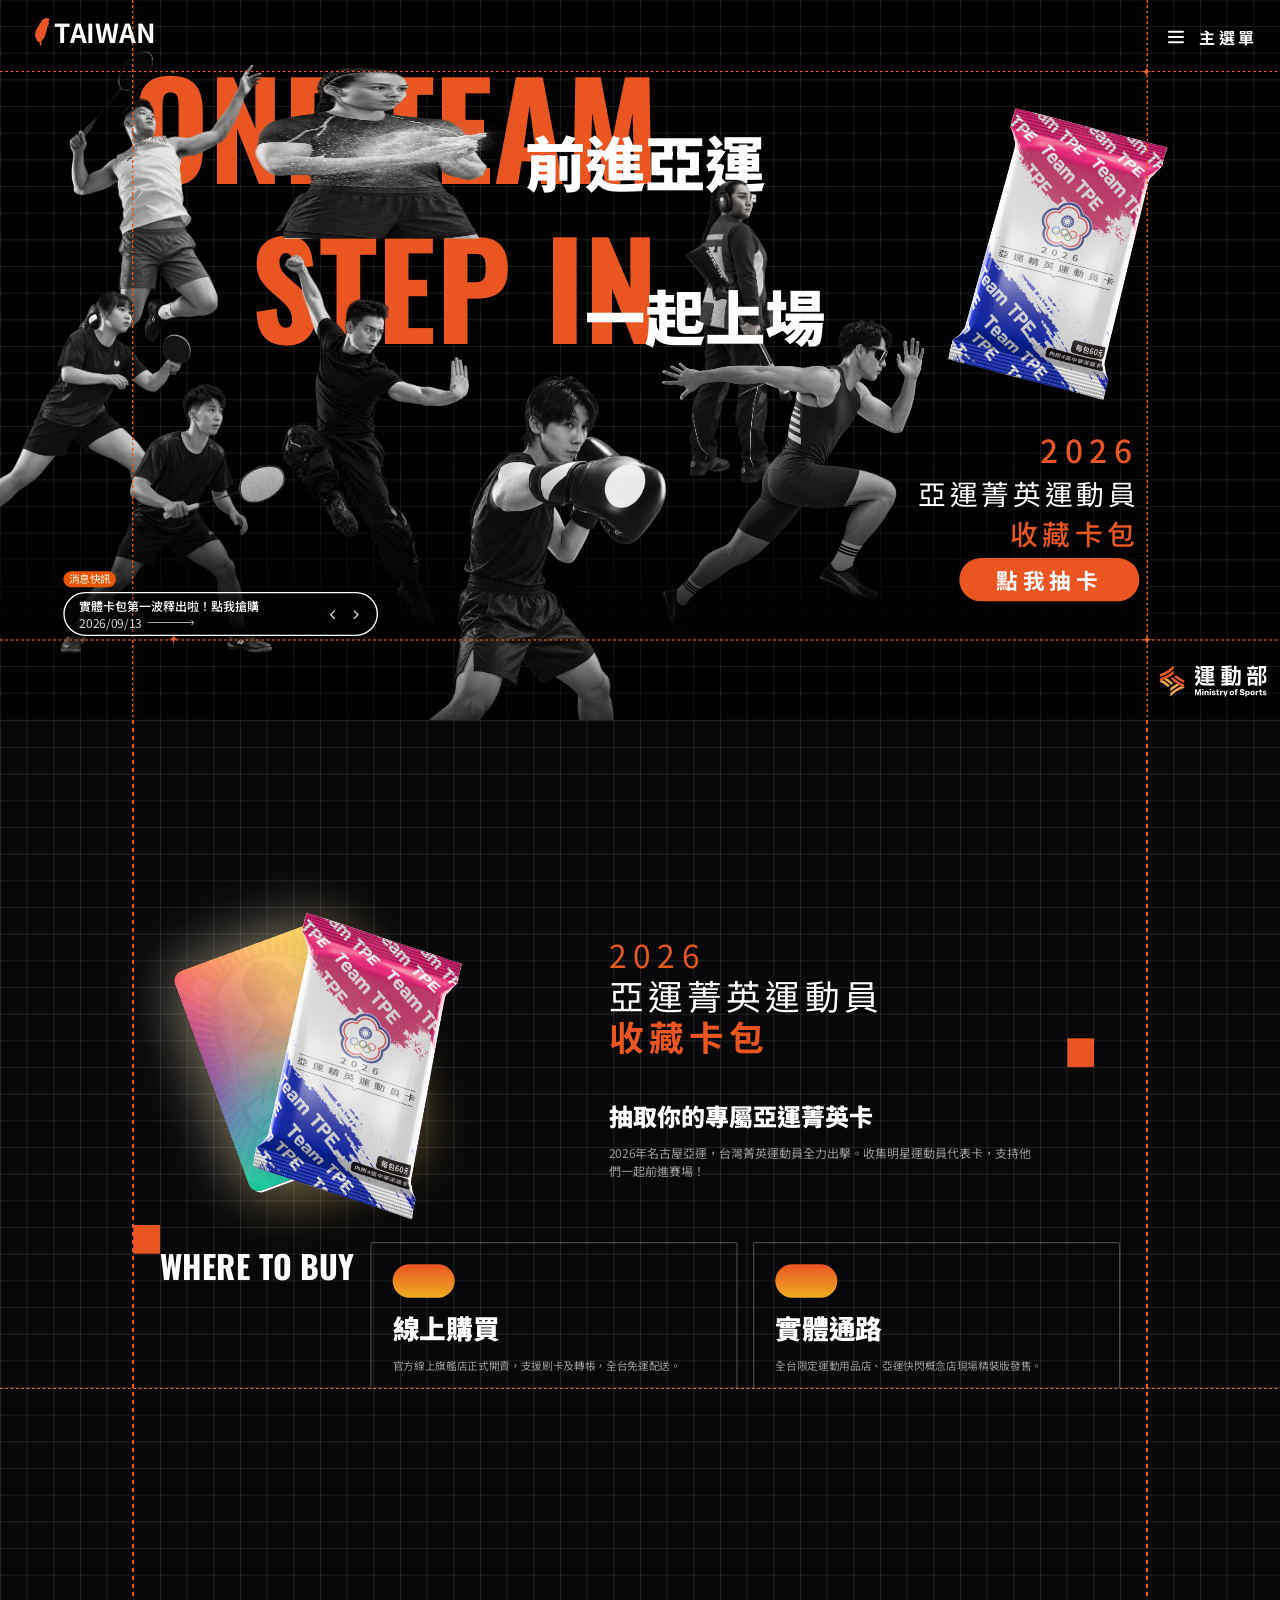
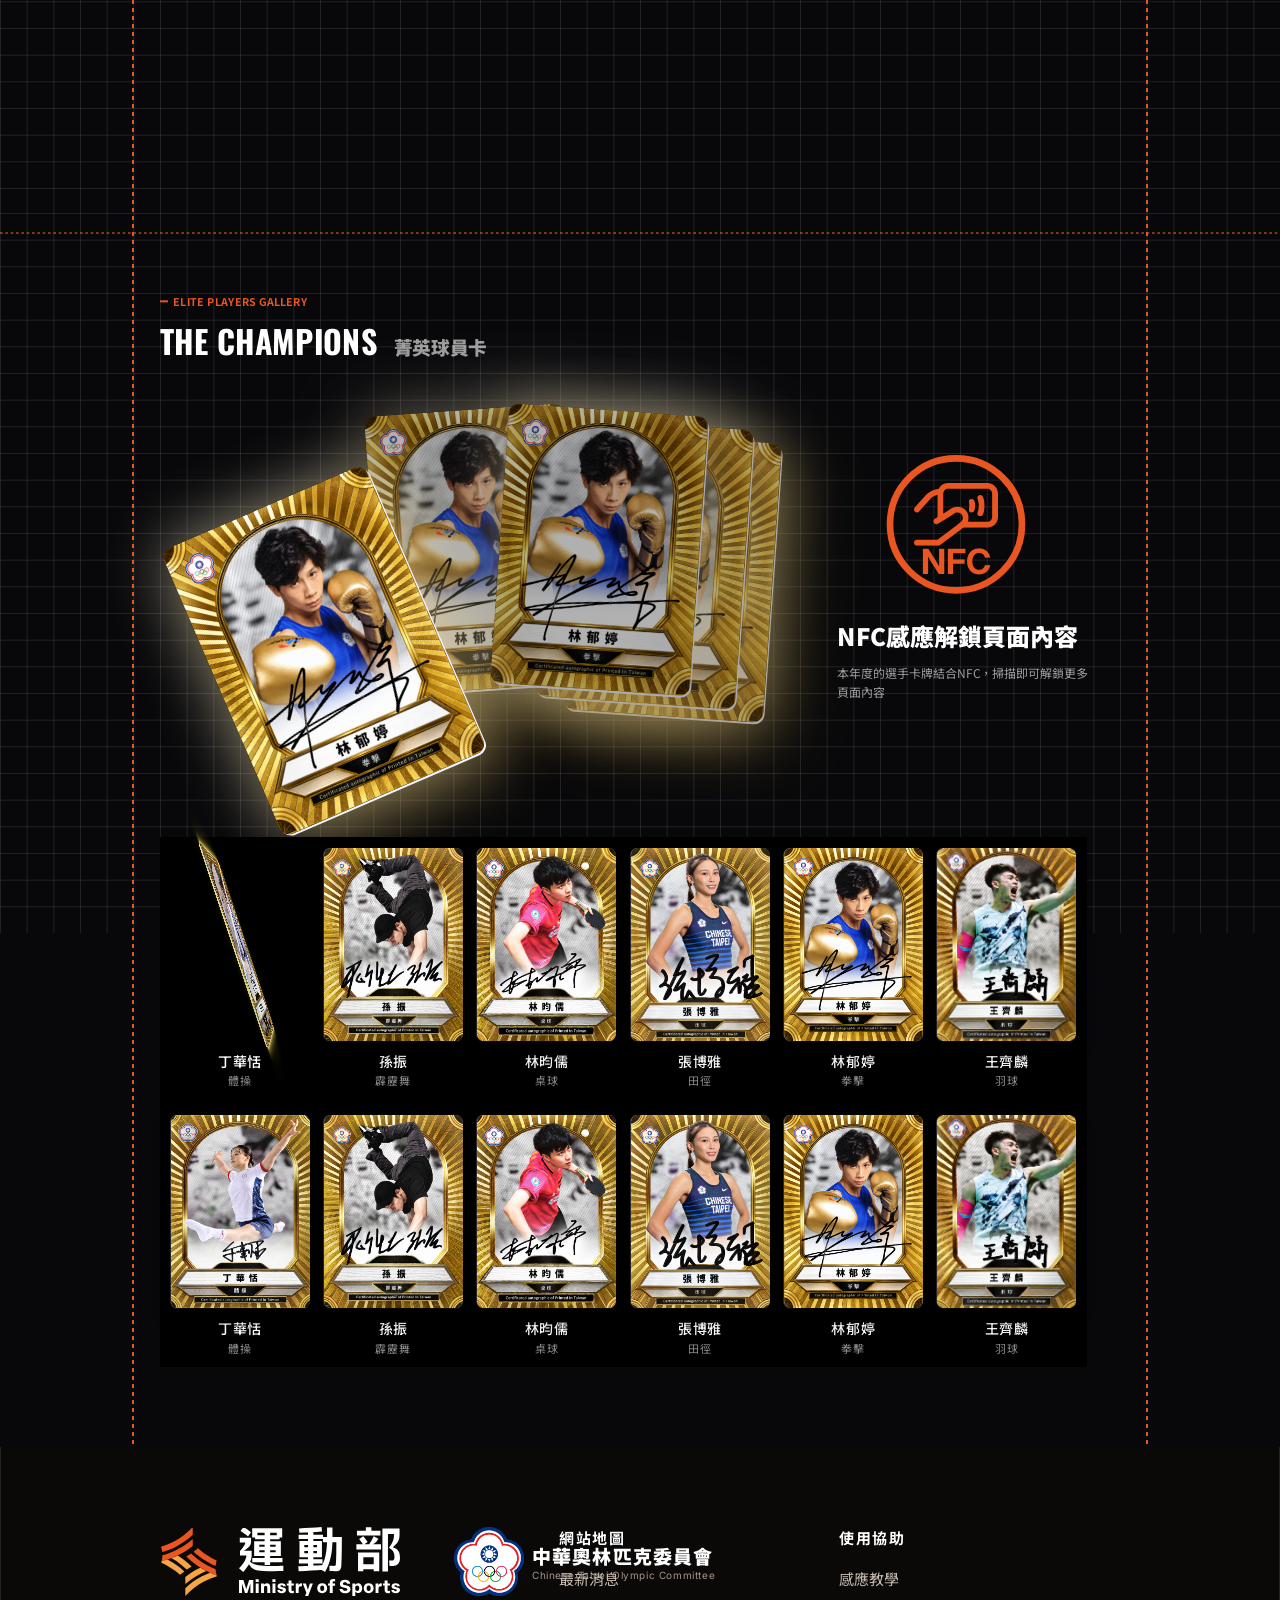
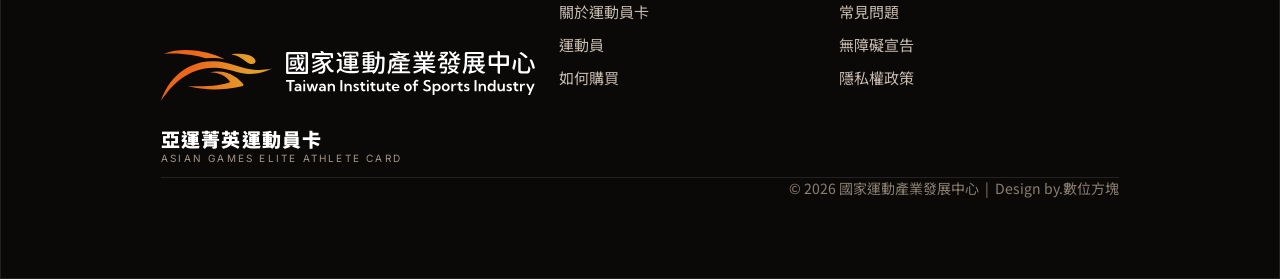
==== commit 3b72cb56: "feat: 首頁「點我抽卡」卡包剪開過場，關於運動員卡頁加回首頁 logo - 點我抽卡：沿用裁切框轉場開啟 Figma 動畫稿「15」畫面，影片播到卡包停住後出現剪刀裁線提示；   按住剪刀沿虛線由" ====
--- a/index.html
+++ b/index.html
@@ -108,8 +108,7 @@
                         <span class="h-hero__cta-main">亞運菁英運動員</span>
                         <span class="h-hero__cta-sub">收藏卡包</span>
                     </p>
-                    <!-- 抽卡功能與專屬過場動畫另行製作，目前僅展示 -->
-                    <span class="h-hero__cta-btn">點我抽卡</span>
+                    <button class="h-hero__cta-btn" id="draw-btn" type="button" aria-haspopup="dialog" aria-controls="h-open">點我抽卡</button>
                 </div>
 
                 <div class="h-hero__pack h-in h-in--pack h-seq" aria-hidden="true">
@@ -349,6 +348,42 @@
         </p>
     </div>
 
+    <!-- ================= 抽卡過場（Figma 動畫 368:2441「15」）：影片播到卡包停住，拖曳剪刀剪開後播完，卡片飄到運動員頁 ================= -->
+    <div class="h-open" id="h-open" role="dialog" aria-modal="true" aria-label="抽卡" hidden>
+        <div class="h-open__stage">
+            <div class="h-open__grid" aria-hidden="true"></div>
+            <div class="h-open__line h-open__line--top" aria-hidden="true"></div>
+            <div class="h-open__line h-open__line--bottom" aria-hidden="true"></div>
+            <div class="h-open__line h-open__line--left" aria-hidden="true"></div>
+            <div class="h-open__line h-open__line--right" aria-hidden="true"></div>
+            <img class="h-open__star h-open__star--tl" src="assets/home/star-sm.svg" alt="" width="11" height="11" />
+            <img class="h-open__star h-open__star--tr" src="assets/home/star.svg" alt="" width="21" height="21" />
+            <img class="h-open__star h-open__star--bl" src="assets/home/star.svg" alt="" width="21" height="21" />
+            <img class="h-open__star h-open__star--br" src="assets/home/star.svg" alt="" width="21" height="21" />
+
+            <p class="h-open__title h-open__title--one"><span class="h-open__en"><span>ONE</span><span>TEAM</span></span><span class="h-open__zh">前進亞運</span></p>
+            <p class="h-open__title h-open__title--step"><span class="h-open__en"><span>STEP</span><span>IN</span></span><span class="h-open__zh">一起上場</span></p>
+
+            <!-- 影片來源由 js/home.js 設定：透明背景 webm；Safari 改用黑底 mp4 + screen 疊加 -->
+            <video class="h-open__video" id="h-open-video" muted playsinline preload="none" aria-hidden="true"></video>
+            <img class="h-open__logo" src="assets/draw/site-logo.png" alt="亞運菁英運動員卡 ASIAN GAMES ELITE ATHLETE CARD" width="562" height="76" />
+
+            <p class="h-open__loading" id="h-open-loading" role="status">載入中</p>
+
+            <!-- 剪刀裁線提示：影片停住後出現；按住剪刀沿虛線由左往右拖曳＝拖曳影片進度 -->
+            <div class="h-open__cut" id="h-open-cut">
+                <p class="h-open__hint">滑動剪開卡包</p>
+                <div class="h-open__dash" id="h-open-dash" aria-hidden="true"></div>
+                <button class="h-open__scissors" id="h-open-scissors" type="button" aria-label="剪開卡包">
+                    <img src="assets/draw/scissors.svg" alt="" width="60" height="60" />
+                </button>
+            </div>
+        </div>
+        <button class="h-menu__close h-open__close" id="h-open-close" type="button" aria-label="關閉抽卡">
+            <span></span><span></span>
+        </button>
+    </div>
+
     <!-- 一般 script（非 module），雙擊以 file:// 開啟也能執行 -->
     <script src="js/cards.js"></script>
     <script src="js/transition.js"></script>
--- a/css/page.css
+++ b/css/page.css
@@ -132,6 +132,61 @@
   width: 5000px;
   height: 2px;
   background: url("../assets/line-h.svg") repeat-x;
+}
+
+/* 左上 logo（回首頁），樣式同運動員頁導覽列 .a-nav__brand */
+.hero__brand {
+  position: absolute;
+  z-index: 2;
+  left: 52px;
+  top: 28px;
+  display: flex;
+  align-items: center;
+  gap: 8px;
+  color: #fff;
+  text-decoration: none;
+}
+
+.hero__brand:focus-visible {
+  outline: 2px solid #fff;
+  outline-offset: 4px;
+}
+
+.hero__brand-logo {
+  display: block;
+  width: 82.742px;
+  height: 38px;
+}
+
+.hero__brand-site {
+  display: flex;
+  flex-direction: column;
+  gap: 2px;
+  line-height: normal;
+  white-space: nowrap;
+}
+
+.hero__brand-zh {
+  display: flex;
+  align-items: flex-start;
+  gap: 4px;
+  font-weight: 900;
+  font-size: 19px;
+  letter-spacing: 1.14px;
+}
+
+.hero__brand-zh img {
+  display: block;
+  width: 22.773px;
+  height: 22.5px;
+  object-fit: cover;
+}
+
+.hero__brand-en {
+  color: #a2968a;
+  font-family: var(--font-latin);
+  font-size: 10px;
+  letter-spacing: 0.5px;
 }
 
 /* 卡包展示（Deck Showcase 593×440） */
@@ -996,6 +1051,7 @@
 
 .sport-chip__count {
   display: flex;
+  align-items: baseline; /* 數字（Inter）與「張」（Noto Sans TC）基線不同，改以基線對齊 */
   gap: 4px;
   color: #8b8b8b;
   font-size: 24px;
@@ -1037,6 +1093,34 @@
     height: 100%;
   }
 
+  /* logo 尺寸同運動員頁手機版導覽列 */
+  .hero__brand {
+    left: 16px;
+    top: 16px;
+    gap: 6px;
+  }
+
+  .hero__brand-logo {
+    width: 57px;
+    height: 26px;
+  }
+
+  .hero__brand-zh {
+    gap: 3px;
+    font-size: 14px;
+    letter-spacing: 0.8px;
+  }
+
+  .hero__brand-zh img {
+    width: 17px;
+    height: 17px;
+  }
+
+  .hero__brand-en {
+    font-size: 7.5px;
+    letter-spacing: 0.3px;
+  }
+
   .hero__ellipse--1 { left: -90px; top: 250px; width: 200px; height: 200px; }
   .hero__ellipse--2 { left: auto; right: -80px; top: -100px; width: 220px; height: 220px; }
   .hero__ellipse--3 { left: 58%; top: 40px; width: 110px; height: 110px; }
--- a/css/home.css
+++ b/css/home.css
@@ -277,6 +277,15 @@
   line-height: normal;
   letter-spacing: 8.0825px;
   white-space: nowrap;
+  border: none;
+  color: inherit;
+  font-family: inherit;
+  cursor: pointer;
+}
+
+.h-hero__cta-btn:focus-visible {
+  outline: 3px solid #fff;
+  outline-offset: 4px;
 }
 
 /* 卡包（Figma V0085，旋轉 14.6°） */
@@ -1118,6 +1127,245 @@
   letter-spacing: 2.2px;
 }
 
+/* ================= 抽卡過場（Figma 動畫 368:2441「15」） ================= */
+/* 1100 × 1940 設計稿為舞台，依 --os = min(視窗寬 / 1100, 視窗高 / 1940) 等比縮放、置中；網格與框線延伸到畫面邊界 */
+
+.h-open {
+  position: fixed;
+  inset: 0;
+  z-index: 1000;
+  overflow: hidden;
+  background: #000;
+}
+
+.h-open[hidden] {
+  display: none;
+}
+
+.h-open__stage {
+  position: absolute;
+  left: 50%;
+  top: 50%;
+  width: 1100px;
+  height: 1940px;
+  transform: translate(-50%, -50%) scale(var(--os, 1));
+}
+
+/* 72px 網格（同首頁 40px 網格放大 1.8 倍），線位置同 Figma */
+.h-open__grid {
+  position: absolute;
+  left: calc(48.04px - 71.96px * 40);
+  top: calc(69.03px - 71.96px * 40);
+  width: calc(71.96px * 96);
+  height: calc(71.96px * 108);
+  background-image:
+    linear-gradient(to right, var(--grid-line) 1.8px, transparent 1.8px),
+    linear-gradient(to bottom, var(--grid-line) 1.8px, transparent 1.8px);
+  background-size: 71.96px 71.96px;
+  pointer-events: none;
+}
+
+.h-open__line {
+  position: absolute;
+  pointer-events: none;
+}
+
+.h-open__line--top,
+.h-open__line--bottom {
+  left: -3000px;
+  width: 7100px;
+  height: 2.68px;
+  background: repeating-linear-gradient(to right, var(--orange-line) 0 5.36px, transparent 5.36px 10.72px);
+}
+
+.h-open__line--top { top: 309px; }
+.h-open__line--bottom { top: 1552.13px; }
+
+.h-open__line--left,
+.h-open__line--right {
+  top: -3000px;
+  width: 2.68px;
+  height: 7940px;
+  background: repeating-linear-gradient(to bottom, var(--orange-line) 0 5.36px, transparent 5.36px 10.72px);
+}
+
+.h-open__line--left { left: 532.6px; }
+.h-open__line--right { left: 1052.1px; }
+
+.h-open__star {
+  position: absolute;
+  display: block;
+  width: 28.13px;
+  height: 28.13px;
+}
+
+.h-open__star--tl { left: 527.24px; top: 302.3px; width: 14.74px; height: 14.74px; }
+.h-open__star--tr { left: 1040.05px; top: 295.6px; }
+.h-open__star--bl { left: 521.88px; top: 1538.74px; }
+.h-open__star--br { left: 1041.38px; top: 1540.08px; }
+
+.h-open__title {
+  position: absolute;
+  margin: 0;
+  line-height: normal;
+  white-space: nowrap;
+}
+
+.h-open__title--one { left: 4.31px; top: 36.05px; }
+.h-open__title--step { left: 127.58px; top: 1555.65px; }
+
+.h-open__en {
+  display: flex;
+  gap: 32.31px;
+  color: var(--orange-line);
+  font-family: var(--font-display);
+  font-weight: 700;
+  font-size: 126.11px;
+}
+
+.h-open__zh {
+  position: absolute;
+  top: 155.55px;
+  color: #fff;
+  font-weight: 900;
+  font-size: 57.75px;
+}
+
+.h-open__title--one .h-open__zh { left: 275.88px; }
+.h-open__title--step .h-open__zh { left: 161.42px; }
+
+.h-open__video {
+  position: absolute;
+  left: 16.6px;
+  top: 25px;
+  width: 1080px;
+  height: 1920px;
+  pointer-events: none;
+}
+
+/* 不支援透明 webm 時（Safari）改用黑底 mp4，以 screen 疊加透出網格 */
+.h-open.is-screen .h-open__video {
+  mix-blend-mode: screen;
+}
+
+.h-open__logo {
+  position: absolute;
+  left: 597.9px;
+  top: 213px;
+  width: 429px;
+  height: 58px;
+}
+
+.h-open__loading {
+  position: absolute;
+  left: 0;
+  top: 940px;
+  width: 1100px;
+  margin: 0;
+  color: rgba(255, 255, 255, 0.7);
+  font-size: 41.12px;
+  font-weight: 500;
+  letter-spacing: 11.1px;
+  text-align: center;
+  opacity: 0;
+  pointer-events: none;
+}
+
+.h-open.is-loading .h-open__loading {
+  opacity: 1;
+  animation: h-open-blink 1.2s ease-in-out infinite;
+}
+
+@keyframes h-open-blink {
+  50% { opacity: 0.3; }
+}
+
+/*
+  剪刀裁線：影片停住那一格（第 75 格）卡包上緣的撕開線在影片 y ≈ 1050，
+  虛線與剪刀依此位置擺放（Figma 為傾斜的卡包，此處卡包已擺正，改為水平虛線）。
+  --cut：剪刀已拖曳的距離（舞台 px）
+*/
+.h-open__cut {
+  --cut: 0px;
+  position: absolute;
+  inset: 0;
+  opacity: 0;
+  visibility: hidden;
+  transition: opacity 0.3s ease, visibility 0s 0.3s;
+  pointer-events: none;
+}
+
+.h-open.is-cutting .h-open__cut {
+  opacity: 1;
+  visibility: visible;
+  transition: opacity 0.3s ease;
+}
+
+.h-open__hint {
+  position: absolute;
+  left: 404.6px;
+  top: 853px;
+  margin: 0;
+  color: #ff7b1c;
+  font-family: var(--font-display);
+  font-weight: 500;
+  font-size: 41.12px;
+  line-height: normal;
+  letter-spacing: 11.1px;
+  white-space: nowrap;
+}
+
+/* 白色虛線：剪過的部分消失，虛線樣式固定不隨剪刀移動 */
+.h-open__dash {
+  position: absolute;
+  left: calc(140.6px + var(--cut));
+  top: 1071.5px;
+  width: max(0px, calc(839px - var(--cut)));
+  height: 7px;
+  background: repeating-linear-gradient(to right, #fff 0 14px, transparent 14px 28px);
+  background-position-x: calc(-1 * var(--cut));
+}
+
+/* 剪刀（60px）外圍加大可按範圍，手機上較好按住 */
+.h-open__scissors {
+  position: absolute;
+  left: 2.6px;
+  top: 985px;
+  width: 180px;
+  height: 180px;
+  padding: 0;
+  border: none;
+  background: none;
+  cursor: grab;
+  touch-action: none;
+  transform: translateX(var(--cut));
+  pointer-events: auto;
+}
+
+.h-open__scissors:active {
+  cursor: grabbing;
+}
+
+.h-open__scissors img {
+  display: block;
+  width: 60px;
+  height: 60px;
+  margin: auto;
+  pointer-events: none;
+}
+
+.h-open__scissors:focus-visible {
+  outline: 6px solid #fff;
+  outline-offset: -40px;
+}
+
+/* 關閉鈕：同主選單位置 */
+.h-open__close {
+  position: absolute;
+  top: 33.5px;
+  right: clamp(20px, 2.7vw, 52px);
+}
+
 /* ================= 手機版（< 768px） ================= */
 @media (max-width: 767px) {
   /* ---------- 主視覺：375 × 762 手機稿，依 --ms 縮放 ---------- */
@@ -1536,6 +1784,10 @@
     min-height: 64px;
   }
 
+  .h-open__close {
+    top: 12px;
+  }
+
   .h-menu__item {
     flex-wrap: wrap;
     row-gap: 4px;
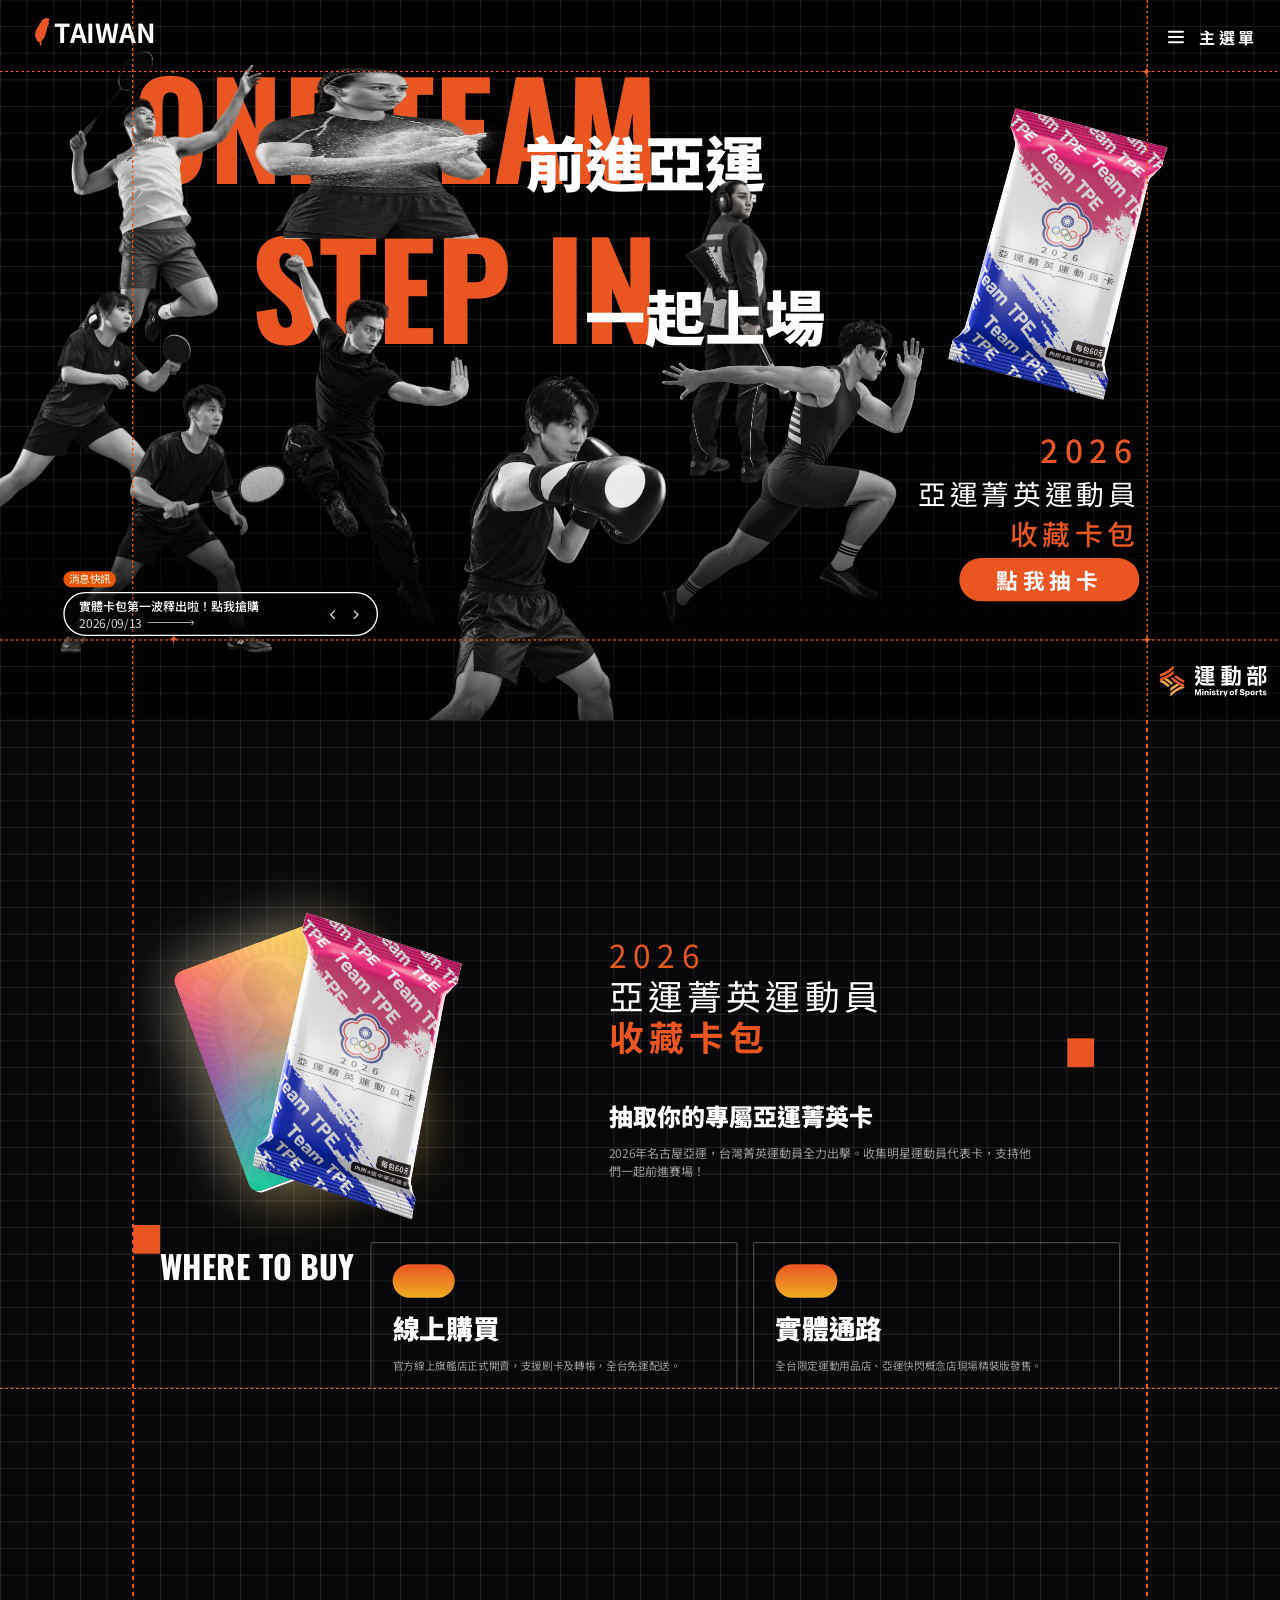
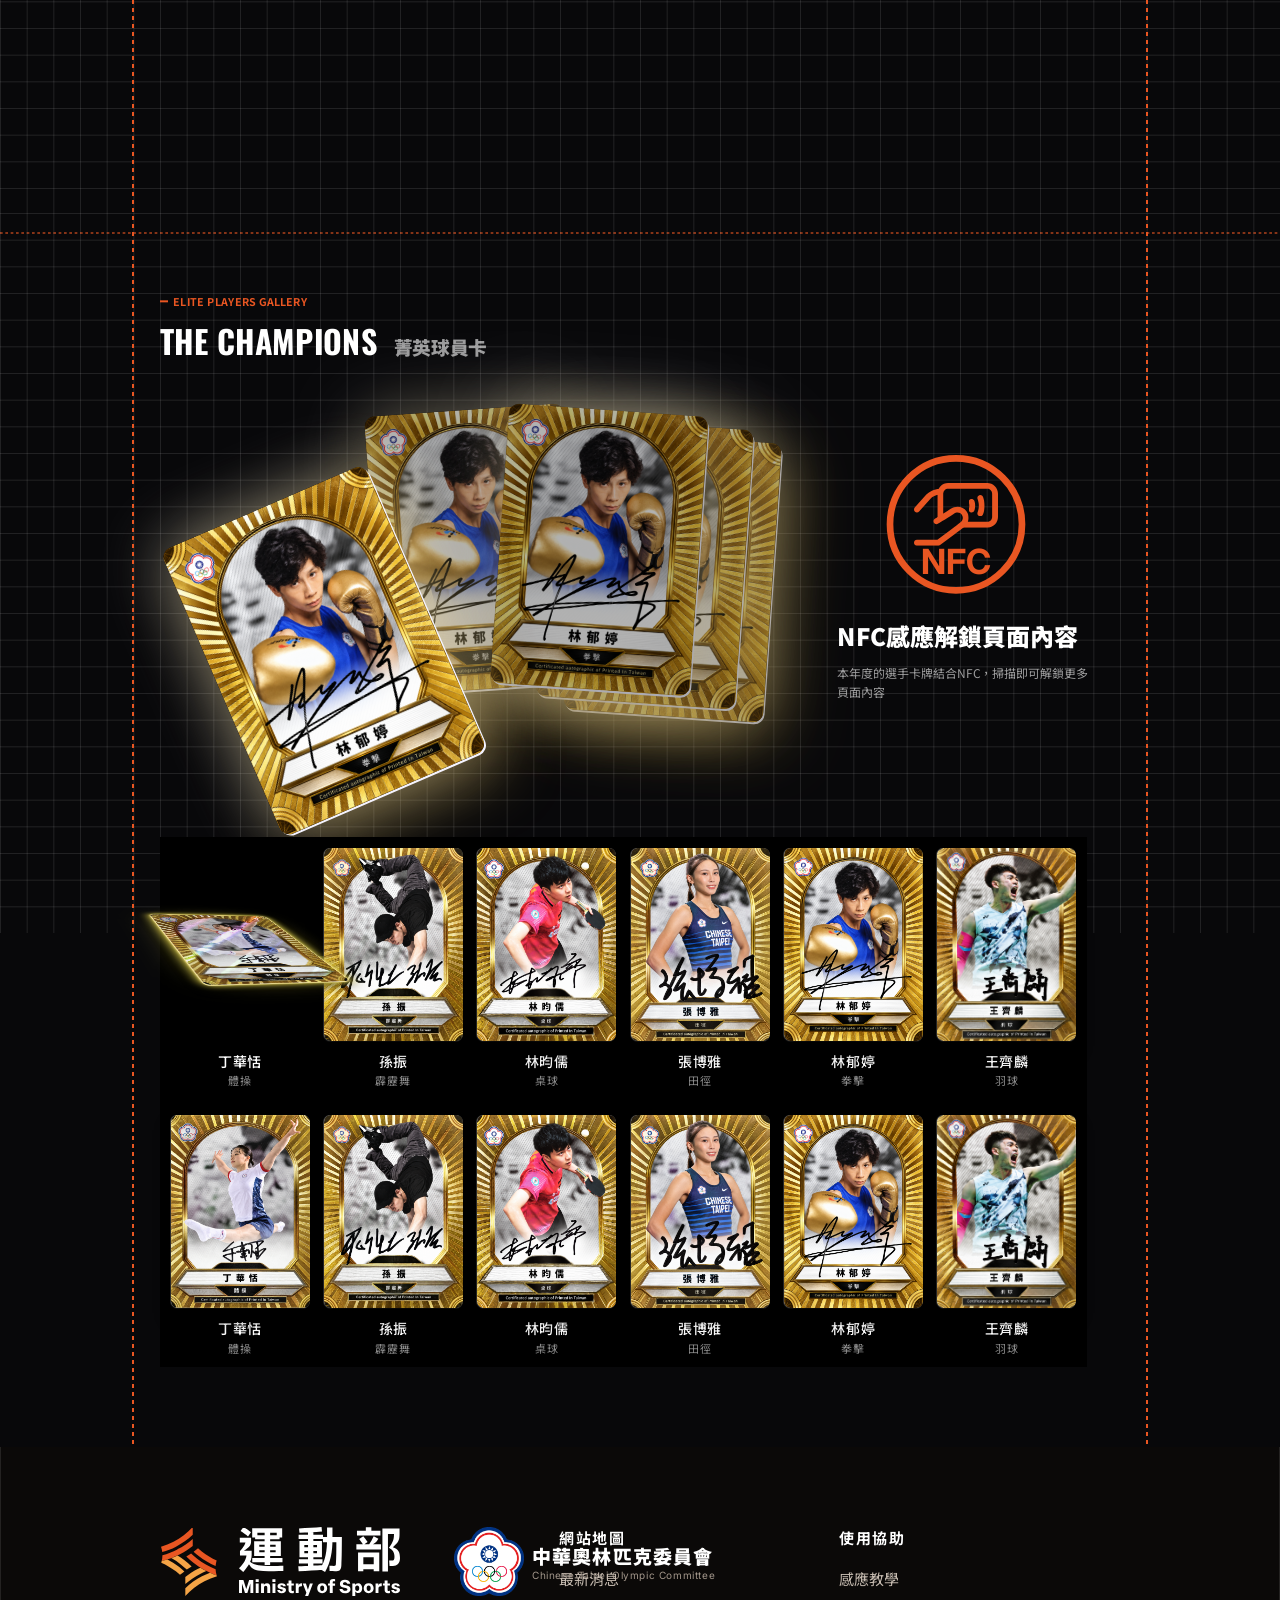
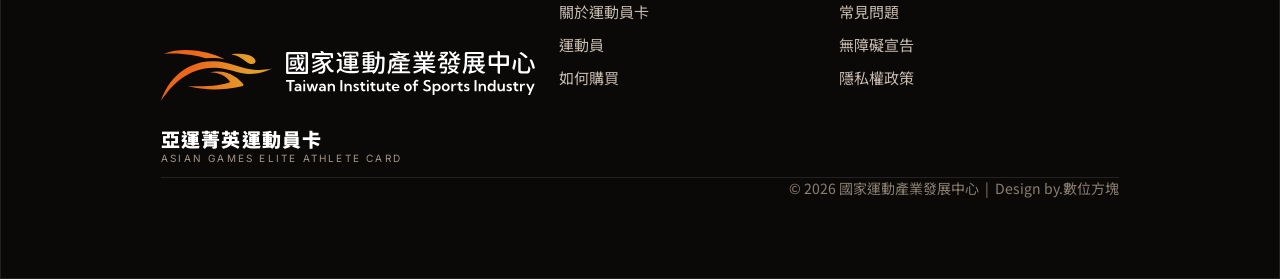
==== commit 98c2e257: "feat: 卡片放大時背景變暗模糊，手機長按卡片看特效時鎖住捲動 - 卡片放大時背景蓋 40% 黑色並加 10px 毛玻璃模糊，隨放大淡入、縮回淡出；點背景收回卡片（首頁、關於運動員卡頁） - 遮罩放" ====
--- a/index.html
+++ b/index.html
@@ -387,6 +387,8 @@
     <!-- 一般 script（非 module），雙擊以 file:// 開啟也能執行 -->
     <script src="js/cards.js"></script>
     <script src="js/transition.js"></script>
+    <script src="js/card-backdrop.js"></script>
+    <script src="js/card-hold.js"></script>
     <script src="js/view-profile.js"></script>
     <script src="js/reveal.js"></script>
     <script src="js/home.js"></script>
--- a/css/page.css
+++ b/css/page.css
@@ -601,6 +601,41 @@
 }
 
 /* ================= 查看資料（卡片放大時，畫面下緣內縮 24px） ================= */
+
+/*
+  卡片放大時的背景遮罩（js/card-backdrop.js）：變暗 40% + 毛玻璃模糊。
+  卡片區為 3D 空間，排序依 Z 軸：未放大的卡片在 z = 150px（傾斜時約 ±50px），遮罩在 500px，放大的卡片（.is-lifted）推到 1000px 以上
+*/
+.card-backdrop {
+  position: fixed;
+  background: rgba(0, 0, 0, 0.4);
+  -webkit-backdrop-filter: blur(10px);
+  backdrop-filter: blur(10px);
+  transform: translateZ(500px);
+  opacity: 0;
+  visibility: hidden;
+  pointer-events: none;
+  transition: opacity 0.3s ease, visibility 0s 0.3s;
+}
+
+.card-backdrop.is-shown {
+  opacity: 1;
+  visibility: visible;
+  pointer-events: auto;
+  transition: opacity 0.3s ease;
+}
+
+/* 觸控長按看特效（js/card-hold.js）時，不選取文字、不跳出 iOS 圖片選單 */
+.card__rotator {
+  -webkit-touch-callout: none;
+  -webkit-user-select: none;
+  user-select: none;
+}
+
+/* 放大中與縮回中的卡片往前推（無透視，只影響前後排序、不影響大小），翻轉時整張都在遮罩之前 */
+.card.is-lifted .card__translater {
+  --translate-z: calc(var(--card-scale) * 150px + 1000.01px);
+}
 
 .view-profile {
   position: fixed;
